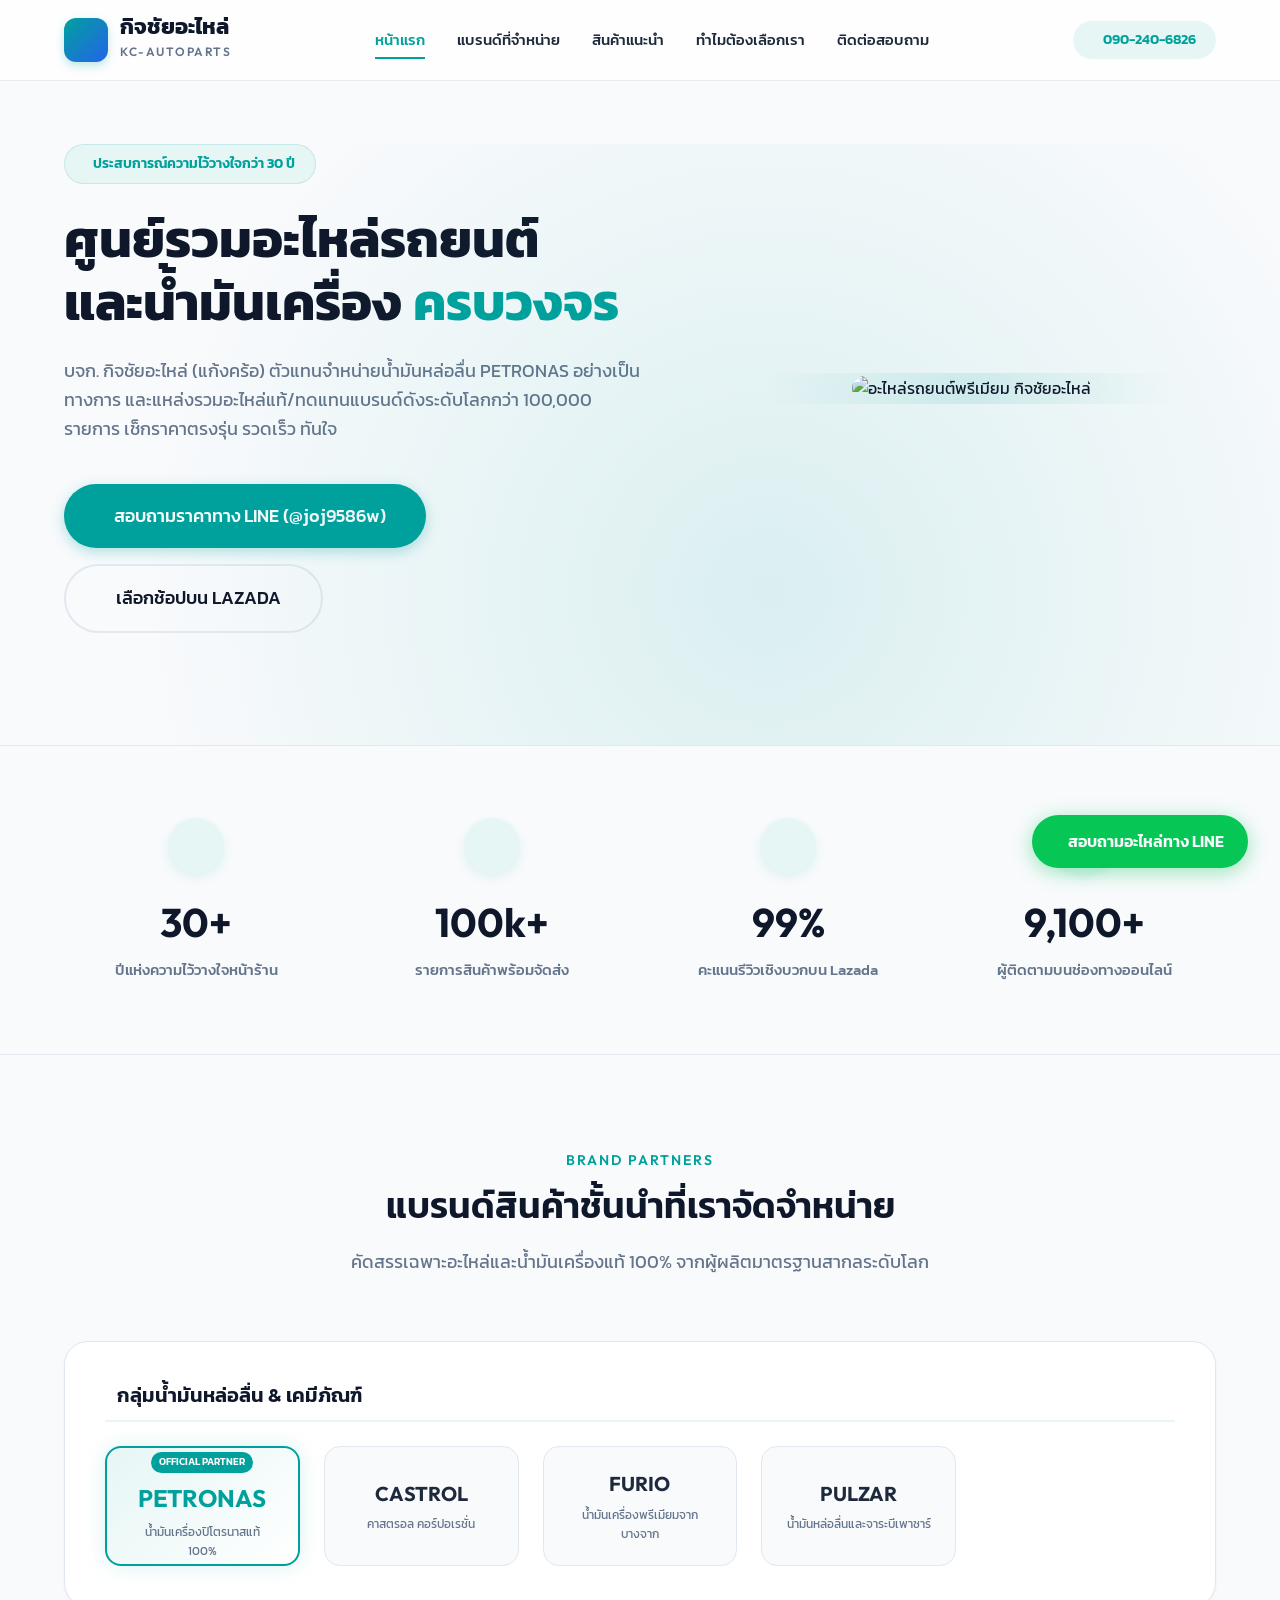
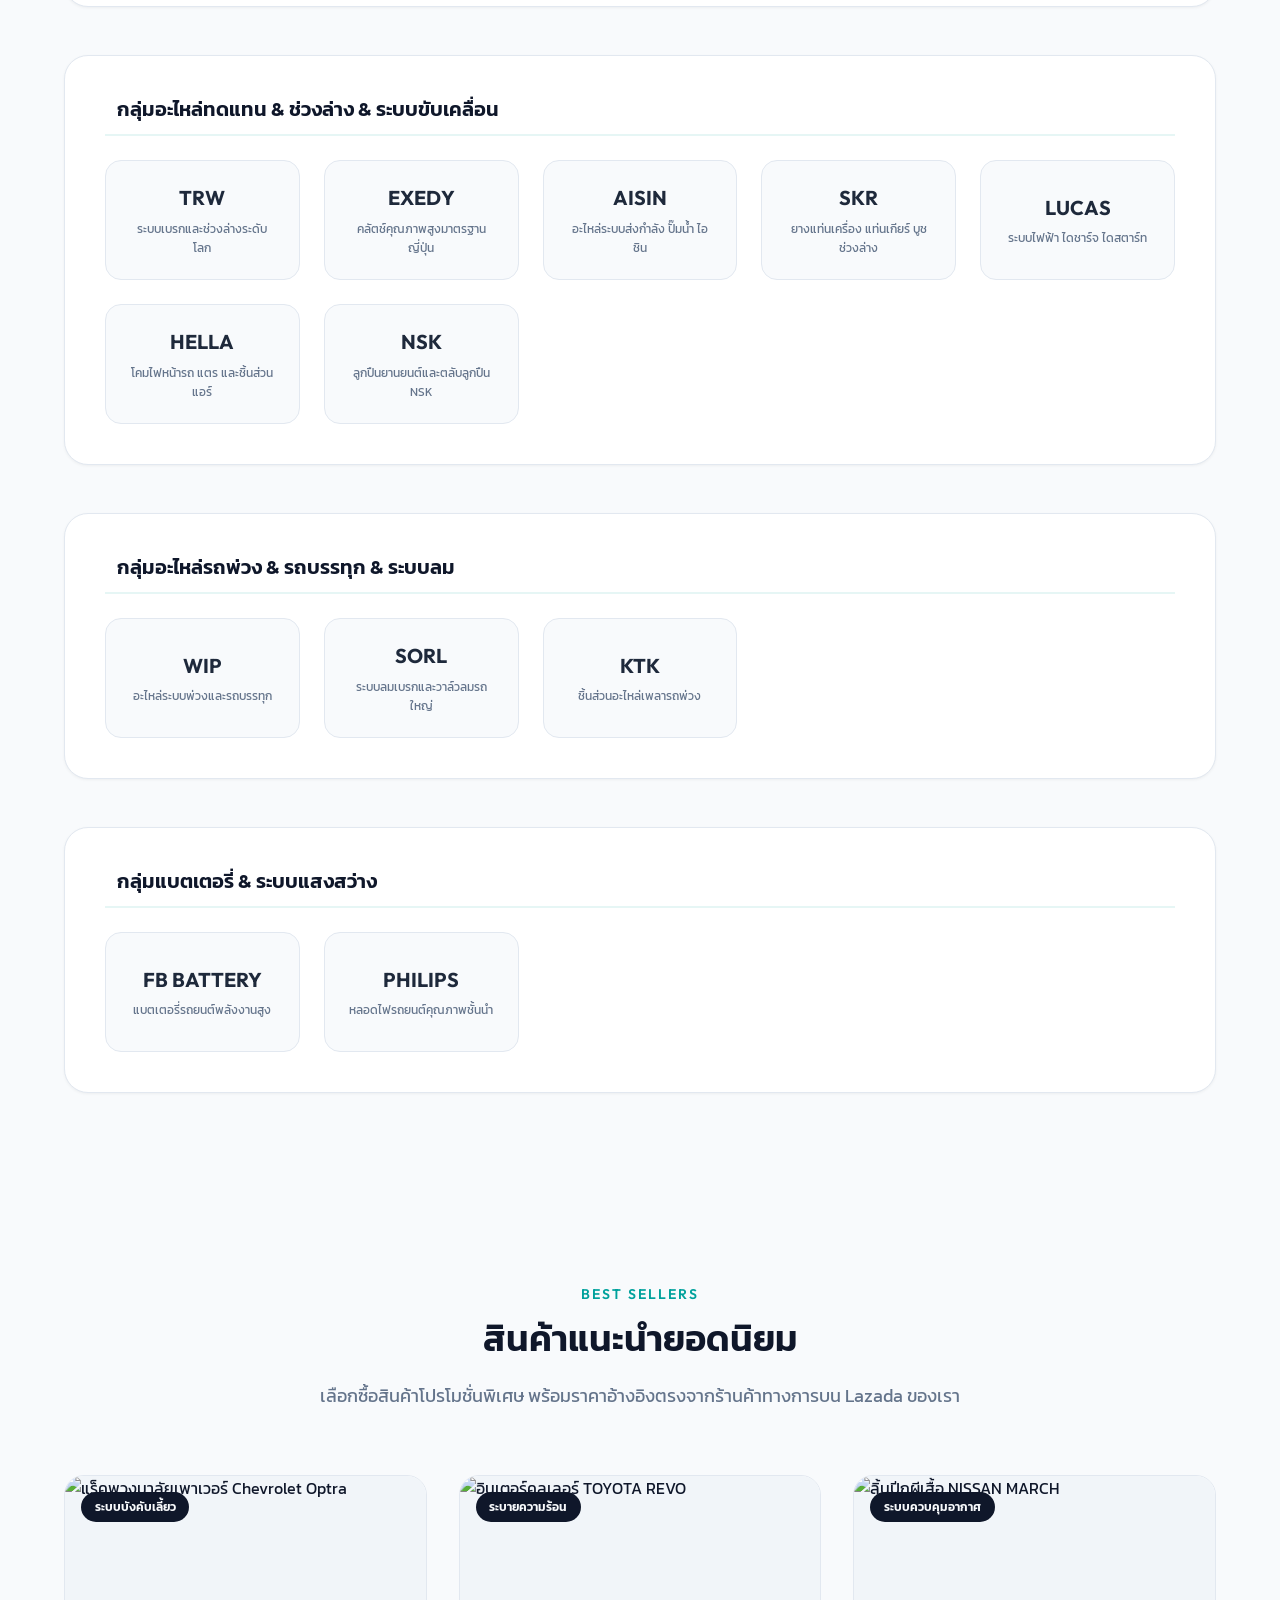
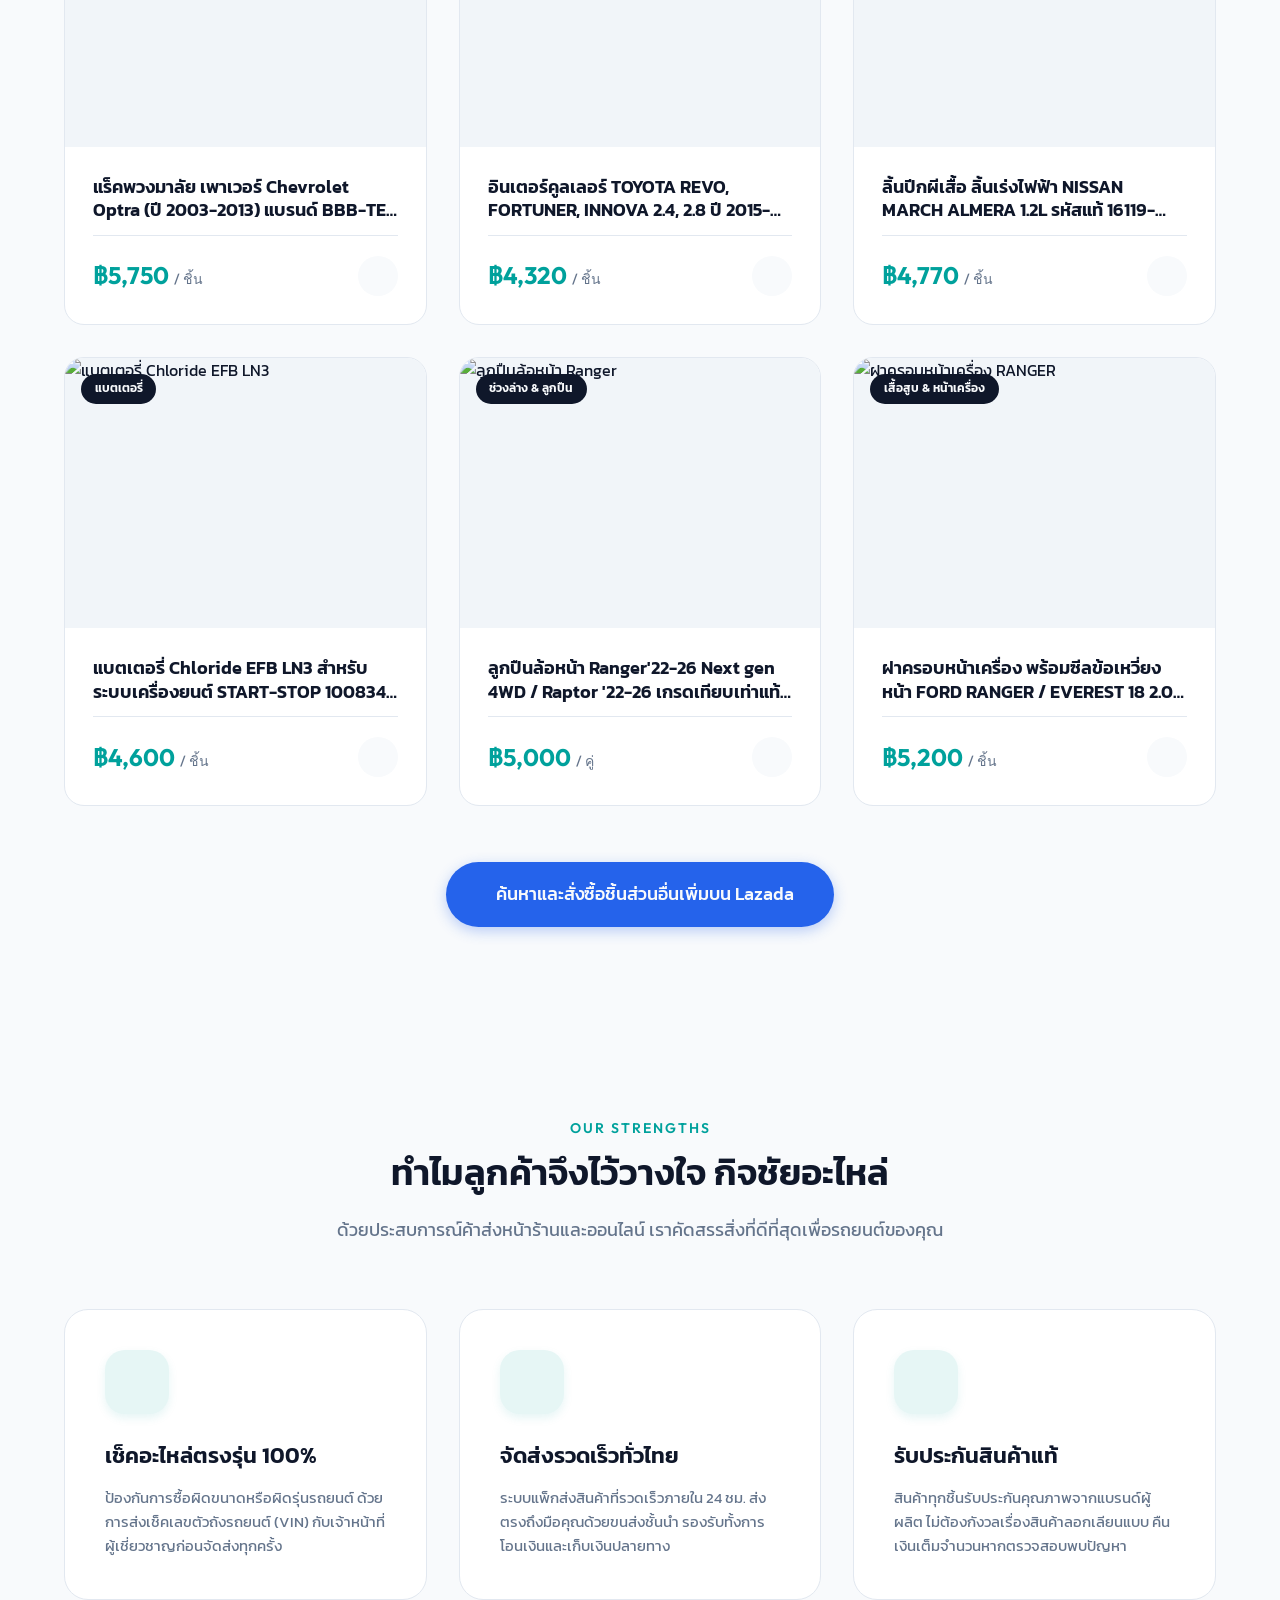
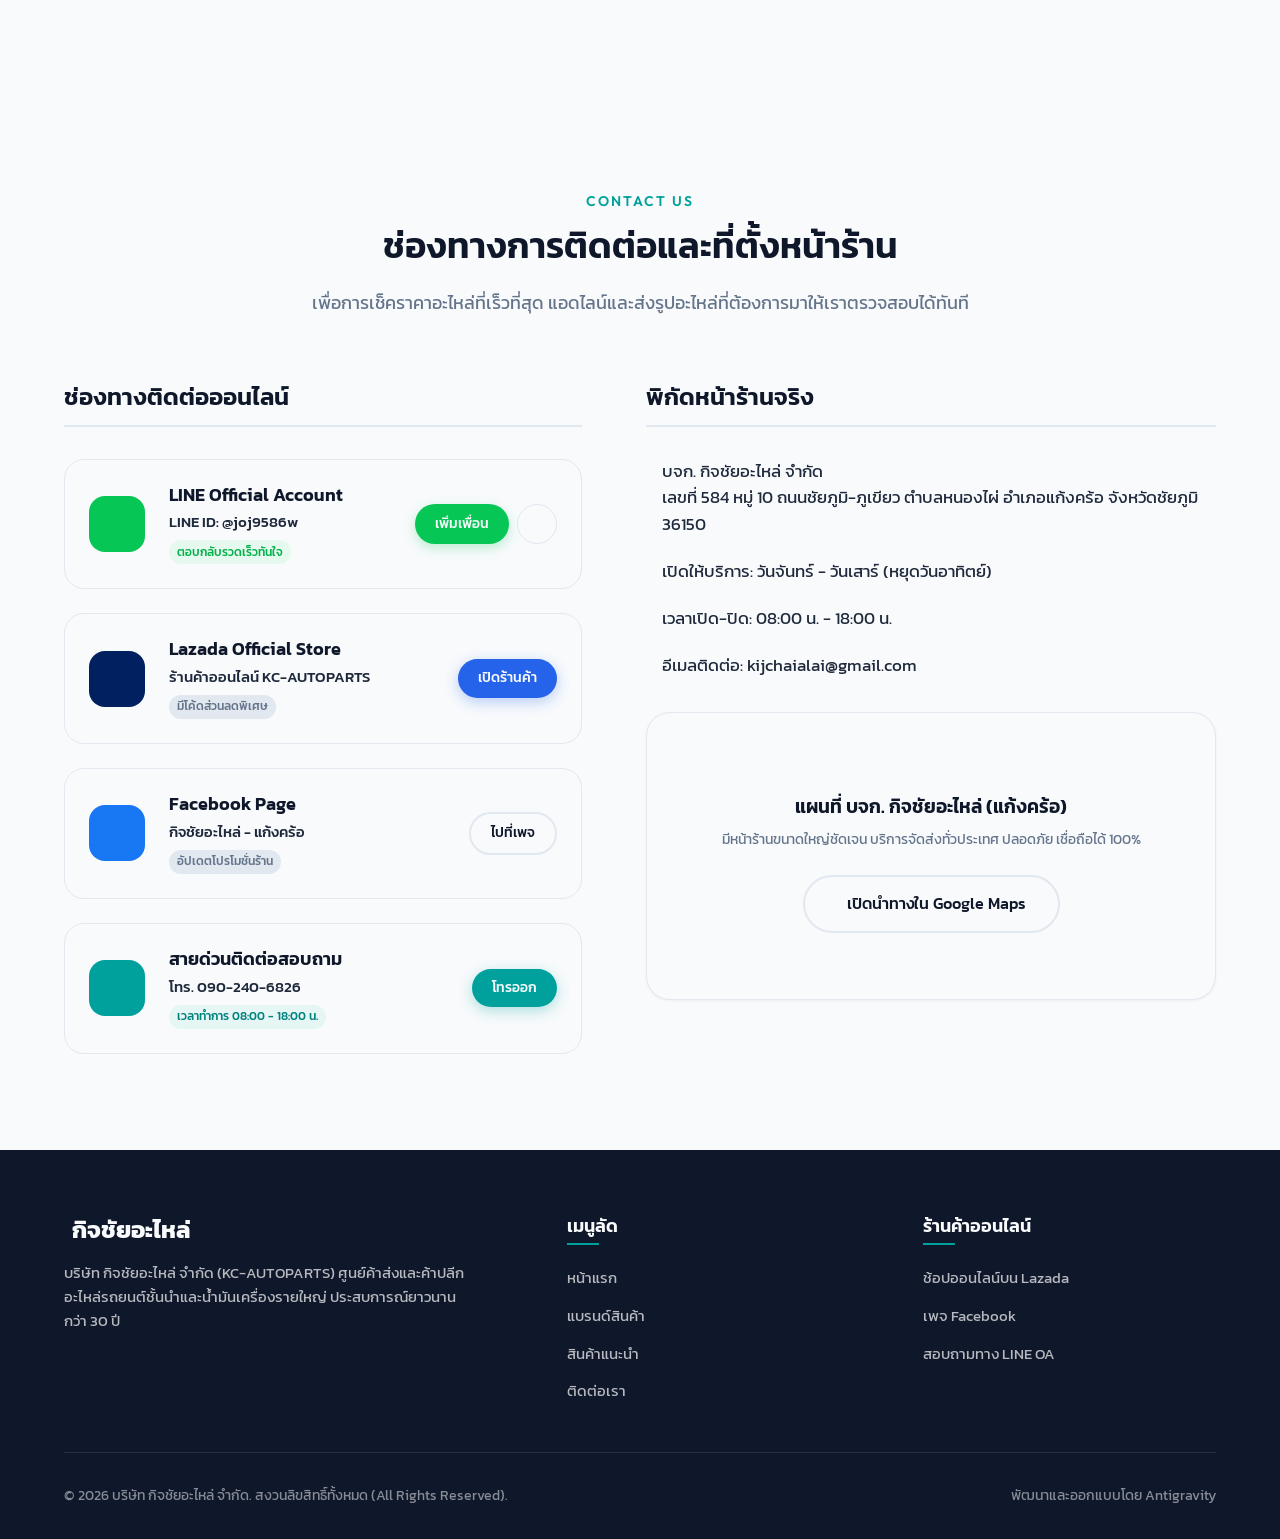
==== index.html @ 087f4c4e "Add files via upload" ====
<!DOCTYPE html>
<html lang="th">
<head>
    <meta charset="UTF-8">
    <meta name="viewport" content="width=device-width, initial-scale=1.0">
    <title>บจก. กิจชัยอะไหล่ (แก้งคร้อ) | ศูนย์รวมอะไหล่รถยนต์และน้ำมันเครื่องครบวงจร</title>
    <meta name="description" content="บริษัท กิจชัยอะไหล่ จำกัด (KC-AUTOPARTS) อำเภอแก้งคร้อ จังหวัดชัยภูมิ จำหน่ายอะไหล่รถยนต์แท้และทดแทนทุกชนิด น้ำมันเครื่อง PETRONAS, Castrol และแบรนด์ชั้นนำ พร้อมจัดส่งทั่วประเทศ โทร. 090-240-6826">
    
    <!-- Google Fonts: Kanit -->
    <link rel="preconnect" href="https://fonts.googleapis.com">
    <link rel="preconnect" href="https://fonts.gstatic.com" crossorigin>
    <link href="https://fonts.googleapis.com/css2?family=Kanit:wght@200;300;400;500;600;700&family=Outfit:wght@300;400;500;600;700&display=swap" rel="stylesheet">
    
    <!-- Lucide Icons -->
    <script src="https://unpkg.com/lucide@latest"></script>
    
    <!-- Stylesheet -->
    <link rel="stylesheet" href="index.css">
</head>
<body>

    <!-- Header Navigation -->
    <header class="header" id="mainHeader">
        <div class="container header-container">
            <a href="#" class="logo">
                <span class="logo-icon"><i data-lucide="cog"></i></span>
                <div class="logo-text">
                    <h1>กิจชัยอะไหล่</h1>
                    <span>KC-AUTOPARTS</span>
                </div>
            </a>
            
            <button class="menu-toggle" id="menuToggle" aria-label="เปิดเมนู">
                <i data-lucide="menu"></i>
            </button>
            
            <nav class="nav" id="navMenu">
                <ul class="nav-list">
                    <li><a href="#" class="nav-link active">หน้าแรก</a></li>
                    <li><a href="#brands" class="nav-link">แบรนด์ที่จำหน่าย</a></li>
                    <li><a href="#products" class="nav-link">สินค้าแนะนำ</a></li>
                    <li><a href="#about" class="nav-link">ทำไมต้องเลือกเรา</a></li>
                    <li><a href="#contact" class="nav-link">ติดต่อสอบถาม</a></li>
                </ul>
            </nav>
            
            <div class="header-cta">
                <a href="tel:0902406826" class="btn btn-phone btn-sm">
                    <i data-lucide="phone"></i>
                    <span>090-240-6826</span>
                </a>
            </div>
        </div>
    </header>

    <!-- Hero Section -->
    <section class="hero">
        <div class="hero-image-bg"></div>
        <div class="container hero-container">
            <div class="hero-content">
                <span class="hero-tag">
                    <i data-lucide="award"></i>
                    <span>ประสบการณ์ความไว้วางใจกว่า 30 ปี</span>
                </span>
                <h2 class="hero-title">ศูนย์รวมอะไหล่รถยนต์<br>และน้ำมันเครื่อง <span class="highlight">ครบวงจร</span></h2>
                <p class="hero-subtitle">บจก. กิจชัยอะไหล่ (แก้งคร้อ) ตัวแทนจำหน่ายน้ำมันหล่อลื่น PETRONAS อย่างเป็นทางการ และแหล่งรวมอะไหล่แท้/ทดแทนแบรนด์ดังระดับโลกกว่า 100,000 รายการ เช็กราคาตรงรุ่น รวดเร็ว ทันใจ</p>
                <div class="hero-actions">
                    <a href="https://line.me/ti/p/~@joj9586w" target="_blank" class="btn btn-primary btn-lg">
                        <i data-lucide="message-square"></i>
                        <span>สอบถามราคาทาง LINE (@joj9586w)</span>
                    </a>
                    <a href="https://www.lazada.co.th/shop/kc-autoparts/" target="_blank" class="btn btn-outline btn-lg">
                        <i data-lucide="shopping-bag"></i>
                        <span>เลือกช้อปบน LAZADA</span>
                    </a>
                </div>
            </div>
            
            <div class="hero-image-wrapper">
                <div class="hero-image-bg"></div>
                <div class="hero-image-card">
                    <!-- Placeholder premium image for auto parts storefront / setup -->
                    <img src="https://images.unsplash.com/photo-1486006920555-c77dce18193b?q=80&w=600&auto=format&fit=crop" alt="อะไหล่รถยนต์พรีเมียม กิจชัยอะไหล่">
                </div>
            </div>
        </div>
    </section>

    <!-- Stats Section -->
    <section class="stats-section">
        <div class="container">
            <div class="stats-grid">
                <div class="stat-card">
                    <div class="stat-icon"><i data-lucide="shield-check"></i></div>
                    <div class="stat-number">30+</div>
                    <div class="stat-label">ปีแห่งความไว้วางใจหน้าร้าน</div>
                </div>
                <div class="stat-card">
                    <div class="stat-icon"><i data-lucide="package"></i></div>
                    <div class="stat-number">100k+</div>
                    <div class="stat-label">รายการสินค้าพร้อมจัดส่ง</div>
                </div>
                <div class="stat-card">
                    <div class="stat-icon"><i data-lucide="star"></i></div>
                    <div class="stat-number">99%</div>
                    <div class="stat-label">คะแนนรีวิวเชิงบวกบน Lazada</div>
                </div>
                <div class="stat-card">
                    <div class="stat-icon"><i data-lucide="users"></i></div>
                    <div class="stat-number">9,100+</div>
                    <div class="stat-label">ผู้ติดตามบนช่องทางออนไลน์</div>
                </div>
            </div>
        </div>
    </section>

    <!-- Brands Section -->
    <section id="brands" class="brands-section section-padding">
        <div class="container">
            <div class="section-header">
                <h3 class="section-title-alt">Brand Partners</h3>
                <h2 class="section-title">แบรนด์สินค้าชั้นนำที่เราจัดจำหน่าย</h2>
                <p class="section-desc-center">คัดสรรเฉพาะอะไหล่และน้ำมันเครื่องแท้ 100% จากผู้ผลิตมาตรฐานสากลระดับโลก</p>
            </div>
            
            <div class="brand-categories">
                <!-- Group 1: Lubricants -->
                <div class="brand-category-group">
                    <h3 class="brand-category-title">
                        <i data-lucide="droplet"></i>
                        <span>กลุ่มน้ำมันหล่อลื่น & เคมีภัณฑ์</span>
                    </h3>
                    <div class="brand-logos-grid">
                        <div class="brand-logo-card featured-petronas">
                            <span class="badge-featured">Official Partner</span>
                            <div class="brand-logo-name">PETRONAS</div>
                            <div class="brand-logo-desc">น้ำมันเครื่องปิโตรนาสแท้ 100%</div>
                        </div>
                        <div class="brand-logo-card">
                            <div class="brand-logo-name">CASTROL</div>
                            <div class="brand-logo-desc">คาสตรอล คอร์ปอเรชั่น</div>
                        </div>
                        <div class="brand-logo-card">
                            <div class="brand-logo-name">FURIO</div>
                            <div class="brand-logo-desc">น้ำมันเครื่องพรีเมียมจากบางจาก</div>
                        </div>
                        <div class="brand-logo-card">
                            <div class="brand-logo-name">PULZAR</div>
                            <div class="brand-logo-desc">น้ำมันหล่อลื่นและจาระบีเพาซาร์</div>
                        </div>
                    </div>
                </div>
                
                <!-- Group 2: Replacement Parts -->
                <div class="brand-category-group">
                    <h3 class="brand-category-title">
                        <i data-lucide="wrench"></i>
                        <span>กลุ่มอะไหล่ทดแทน & ช่วงล่าง & ระบบขับเคลื่อน</span>
                    </h3>
                    <div class="brand-logos-grid">
                        <div class="brand-logo-card">
                            <div class="brand-logo-name">TRW</div>
                            <div class="brand-logo-desc">ระบบเบรกและช่วงล่างระดับโลก</div>
                        </div>
                        <div class="brand-logo-card">
                            <div class="brand-logo-name">EXEDY</div>
                            <div class="brand-logo-desc">คลัตช์คุณภาพสูงมาตรฐานญี่ปุ่น</div>
                        </div>
                        <div class="brand-logo-card">
                            <div class="brand-logo-name">AISIN</div>
                            <div class="brand-logo-desc">อะไหล่ระบบส่งกำลัง ปั๊มน้ำ ไอชิน</div>
                        </div>
                        <div class="brand-logo-card">
                            <div class="brand-logo-name">SKR</div>
                            <div class="brand-logo-desc">ยางแท่นเครื่อง แท่นเกียร์ บูชช่วงล่าง</div>
                        </div>
                        <div class="brand-logo-card">
                            <div class="brand-logo-name">LUCAS</div>
                            <div class="brand-logo-desc">ระบบไฟฟ้า ไดชาร์จ ไดสตาร์ท</div>
                        </div>
                        <div class="brand-logo-card">
                            <div class="brand-logo-name">HELLA</div>
                            <div class="brand-logo-desc">โคมไฟหน้ารถ แตร และชิ้นส่วนแอร์</div>
                        </div>
                        <div class="brand-logo-card">
                            <div class="brand-logo-name">NSK</div>
                            <div class="brand-logo-desc">ลูกปืนยานยนต์และตลับลูกปืน NSK</div>
                        </div>
                    </div>
                </div>

                <!-- Group 3: Truck & Air Systems -->
                <div class="brand-category-group">
                    <h3 class="brand-category-title">
                        <i data-lucide="truck"></i>
                        <span>กลุ่มอะไหล่รถพ่วง & รถบรรทุก & ระบบลม</span>
                    </h3>
                    <div class="brand-logos-grid">
                        <div class="brand-logo-card">
                            <div class="brand-logo-name">WIP</div>
                            <div class="brand-logo-desc">อะไหล่ระบบพ่วงและรถบรรทุก</div>
                        </div>
                        <div class="brand-logo-card">
                            <div class="brand-logo-name">SORL</div>
                            <div class="brand-logo-desc">ระบบลมเบรกและวาล์วลมรถใหญ่</div>
                        </div>
                        <div class="brand-logo-card">
                            <div class="brand-logo-name">KTK</div>
                            <div class="brand-logo-desc">ชิ้นส่วนอะไหล่เพลารถพ่วง</div>
                        </div>
                    </div>
                </div>

                <!-- Group 4: Batteries & Lighting -->
                <div class="brand-category-group">
                    <h3 class="brand-category-title">
                        <i data-lucide="zap"></i>
                        <span>กลุ่มแบตเตอรี่ & ระบบแสงสว่าง</span>
                    </h3>
                    <div class="brand-logos-grid">
                        <div class="brand-logo-card">
                            <div class="brand-logo-name">FB BATTERY</div>
                            <div class="brand-logo-desc">แบตเตอรี่รถยนต์พลังงานสูง</div>
                        </div>
                        <div class="brand-logo-card">
                            <div class="brand-logo-name">PHILIPS</div>
                            <div class="brand-logo-desc">หลอดไฟรถยนต์คุณภาพชั้นนำ</div>
                        </div>
                    </div>
                </div>
            </div>
        </div>
    </section>

    <!-- Products Section -->
    <section id="products" class="products-section section-padding">
        <div class="container">
            <div class="section-header">
                <h3 class="section-title-alt">Best Sellers</h3>
                <h2 class="section-title">สินค้าแนะนำยอดนิยม</h2>
                <p class="section-desc-center">เลือกซื้อสินค้าโปรโมชั่นพิเศษ พร้อมราคาอ้างอิงตรงจากร้านค้าทางการบน Lazada ของเรา</p>
            </div>
            
            <div class="products-grid">
                <!-- Product 1 -->
                <div class="product-card">
                    <div class="product-img-wrapper">
                        <span class="product-badge">ระบบบังคับเลี้ยว</span>
                        <img src="https://images.unsplash.com/photo-1619642751034-765dfdf7c58e?q=80&w=400&auto=format&fit=crop" alt="แร็คพวงมาลัยเพาเวอร์ Chevrolet Optra">
                    </div>
                    <div class="product-info">
                        <h3 class="product-title">แร็คพวงมาลัย เพาเวอร์ Chevrolet Optra (ปี 2003-2013) แบรนด์ BBB-TEC คุณภาพสูงตรงรุ่น</h3>
                        <div class="product-meta">
                            <div class="product-price">฿5,750 <span>/ ชิ้น</span></div>
                            <a href="https://www.lazada.co.th/shop/kc-autoparts/" target="_blank" class="product-action-btn" aria-label="ซื้อบน Lazada">
                                <i data-lucide="chevron-right"></i>
                            </a>
                        </div>
                    </div>
                </div>
                
                <!-- Product 2 -->
                <div class="product-card">
                    <div class="product-img-wrapper">
                        <span class="product-badge">ระบายความร้อน</span>
                        <img src="https://images.unsplash.com/photo-1597839219216-a773cb2473e4?q=80&w=400&auto=format&fit=crop" alt="อินเตอร์คูลเลอร์ TOYOTA REVO">
                    </div>
                    <div class="product-info">
                        <h3 class="product-title">อินเตอร์คูลเลอร์ TOYOTA REVO, FORTUNER, INNOVA 2.4, 2.8 ปี 2015-ปัจจุบัน คุณภาพพรีเมียม</h3>
                        <div class="product-meta">
                            <div class="product-price">฿4,320 <span>/ ชิ้น</span></div>
                            <a href="https://www.lazada.co.th/shop/kc-autoparts/" target="_blank" class="product-action-btn" aria-label="ซื้อบน Lazada">
                                <i data-lucide="chevron-right"></i>
                            </a>
                        </div>
                    </div>
                </div>
                
                <!-- Product 3 -->
                <div class="product-card">
                    <div class="product-img-wrapper">
                        <span class="product-badge">ระบบควบคุมอากาศ</span>
                        <img src="https://images.unsplash.com/photo-1616788494707-ec28f08d05a1?q=80&w=400&auto=format&fit=crop" alt="ลิ้นปีกผีเสื้อ NISSAN MARCH">
                    </div>
                    <div class="product-info">
                        <h3 class="product-title">ลิ้นปีกผีเสื้อ ลิ้นเร่งไฟฟ้า NISSAN MARCH ALMERA 1.2L รหัสแท้ 16119-1HC0E ตรงรุ่น</h3>
                        <div class="product-meta">
                            <div class="product-price">฿4,770 <span>/ ชิ้น</span></div>
                            <a href="https://www.lazada.co.th/shop/kc-autoparts/" target="_blank" class="product-action-btn" aria-label="ซื้อบน Lazada">
                                <i data-lucide="chevron-right"></i>
                            </a>
                        </div>
                    </div>
                </div>
                
                <!-- Product 4 -->
                <div class="product-card">
                    <div class="product-img-wrapper">
                        <span class="product-badge">แบตเตอรี่</span>
                        <img src="https://images.unsplash.com/photo-1548345680-f5475ea5df84?q=80&w=400&auto=format&fit=crop" alt="แบตเตอรี่ Chloride EFB LN3">
                    </div>
                    <div class="product-info">
                        <h3 class="product-title">แบตเตอรี่ Chloride EFB LN3 สำหรับระบบเครื่องยนต์ START-STOP 100834 แบตเตอรี่แห้งทนทาน</h3>
                        <div class="product-meta">
                            <div class="product-price">฿4,600 <span>/ ชิ้น</span></div>
                            <a href="https://www.lazada.co.th/shop/kc-autoparts/" target="_blank" class="product-action-btn" aria-label="ซื้อบน Lazada">
                                <i data-lucide="chevron-right"></i>
                            </a>
                        </div>
                    </div>
                </div>
                
                <!-- Product 5 -->
                <div class="product-card">
                    <div class="product-img-wrapper">
                        <span class="product-badge">ช่วงล่าง & ลูกปืน</span>
                        <img src="https://images.unsplash.com/photo-1581092160607-ee22621dd758?q=80&w=400&auto=format&fit=crop" alt="ลูกปืนล้อหน้า Ranger">
                    </div>
                    <div class="product-info">
                        <h3 class="product-title">ลูกปืนล้อหน้า Ranger'22-26 Next gen 4WD / Raptor '22-26 เกรดเทียบเท่าแท้ศูนย์</h3>
                        <div class="product-meta">
                            <div class="product-price">฿5,000 <span>/ คู่</span></div>
                            <a href="https://www.lazada.co.th/shop/kc-autoparts/" target="_blank" class="product-action-btn" aria-label="ซื้อบน Lazada">
                                <i data-lucide="chevron-right"></i>
                            </a>
                        </div>
                    </div>
                </div>
                
                <!-- Product 6 -->
                <div class="product-card">
                    <div class="product-img-wrapper">
                        <span class="product-badge">เสื้อสูบ & หน้าเครื่อง</span>
                        <img src="https://images.unsplash.com/photo-1530047625168-4b29bf822f41?q=80&w=400&auto=format&fit=crop" alt="ฝาครอบหน้าเครื่อง RANGER">
                    </div>
                    <div class="product-info">
                        <h3 class="product-title">ฝาครอบหน้าเครื่อง พร้อมซีลข้อเหวี่ยงหน้า FORD RANGER / EVEREST 18 2.0L เกรดส่งออก</h3>
                        <div class="product-meta">
                            <div class="product-price">฿5,200 <span>/ ชิ้น</span></div>
                            <a href="https://www.lazada.co.th/shop/kc-autoparts/" target="_blank" class="product-action-btn" aria-label="ซื้อบน Lazada">
                                <i data-lucide="chevron-right"></i>
                            </a>
                        </div>
                    </div>
                </div>
            </div>
            
            <div class="products-cta">
                <a href="https://www.lazada.co.th/shop/kc-autoparts/" target="_blank" class="btn btn-secondary btn-lg">
                    <i data-lucide="shopping-bag"></i>
                    <span>ค้นหาและสั่งซื้อชิ้นส่วนอื่นเพิ่มบน Lazada</span>
                </a>
            </div>
        </div>
    </section>

    <!-- Why Choose Us / Advantages Section -->
    <section id="about" class="about-section section-padding">
        <div class="container">
            <div class="section-header">
                <h3 class="section-title-alt">Our Strengths</h3>
                <h2 class="section-title">ทำไมลูกค้าจึงไว้วางใจ กิจชัยอะไหล่</h2>
                <p class="section-desc-center">ด้วยประสบการณ์ค้าส่งหน้าร้านและออนไลน์ เราคัดสรรสิ่งที่ดีที่สุดเพื่อรถยนต์ของคุณ</p>
            </div>
            
            <div class="about-grid">
                <!-- Card 1 -->
                <div class="advantage-card">
                    <div class="advantage-icon-wrapper">
                        <i data-lucide="check-square"></i>
                    </div>
                    <h3>เช็คอะไหล่ตรงรุ่น 100%</h3>
                    <p>ป้องกันการซื้อผิดขนาดหรือผิดรุ่นรถยนต์ ด้วยการส่งเช็คเลขตัวถังรถยนต์ (VIN) กับเจ้าหน้าที่ผู้เชี่ยวชาญก่อนจัดส่งทุกครั้ง</p>
                </div>
                
                <!-- Card 2 -->
                <div class="advantage-card">
                    <div class="advantage-icon-wrapper">
                        <i data-lucide="truck"></i>
                    </div>
                    <h3>จัดส่งรวดเร็วทั่วไทย</h3>
                    <p>ระบบแพ็กส่งสินค้าที่รวดเร็วภายใน 24 ชม. ส่งตรงถึงมือคุณด้วยขนส่งชั้นนำ รองรับทั้งการโอนเงินและเก็บเงินปลายทาง</p>
                </div>
                
                <!-- Card 3 -->
                <div class="advantage-card">
                    <div class="advantage-icon-wrapper">
                        <i data-lucide="shield-check"></i>
                    </div>
                    <h3>รับประกันสินค้าแท้</h3>
                    <p>สินค้าทุกชิ้นรับประกันคุณภาพจากแบรนด์ผู้ผลิต ไม่ต้องกังวลเรื่องสินค้าลอกเลียนแบบ คืนเงินเต็มจำนวนหากตรวจสอบพบปัญหา</p>
                </div>
            </div>
        </div>
    </section>

    <!-- Contact Section -->
    <section id="contact" class="contact-section section-padding">
        <div class="container">
            <div class="section-header">
                <h3 class="section-title-alt">Contact Us</h3>
                <h2 class="section-title">ช่องทางการติดต่อและที่ตั้งหน้าร้าน</h2>
                <p class="section-desc-center">เพื่อการเช็คราคาอะไหล่ที่เร็วที่สุด แอดไลน์และส่งรูปอะไหล่ที่ต้องการมาให้เราตรวจสอบได้ทันที</p>
            </div>
            
            <div class="contact-grid">
                <!-- Left: Channels -->
                <div class="contact-info-panel">
                    <h3>ช่องทางติดต่อออนไลน์</h3>
                    <div class="channel-list">
                        <!-- LINE OA -->
                        <div class="channel-card line-card">
                            <div class="channel-icon"><i data-lucide="message-circle"></i></div>
                            <div class="channel-details">
                                <h4>LINE Official Account</h4>
                                <p class="channel-id">LINE ID: @joj9586w</p>
                                <span class="badge">ตอบกลับรวดเร็วทันใจ</span>
                            </div>
                            <div class="channel-actions">
                                <a href="https://line.me/ti/p/~@joj9586w" target="_blank" class="btn btn-sm btn-line">เพิ่มเพื่อน</a>
                                <button class="btn btn-sm btn-icon-only copy-btn" data-copy="@joj9586w" title="คัดลอก ID">
                                    <i data-lucide="copy"></i>
                                </button>
                            </div>
                        </div>
                        
                        <!-- Lazada Shop -->
                        <div class="channel-card lazada-card">
                            <div class="channel-icon"><i data-lucide="shopping-bag"></i></div>
                            <div class="channel-details">
                                <h4>Lazada Official Store</h4>
                                <p class="channel-id">ร้านค้าออนไลน์ KC-AUTOPARTS</p>
                                <span class="badge">มีโค้ดส่วนลดพิเศษ</span>
                            </div>
                            <div class="channel-actions">
                                <a href="https://www.lazada.co.th/shop/kc-autoparts/" target="_blank" class="btn btn-sm btn-secondary">เปิดร้านค้า</a>
                            </div>
                        </div>
                        
                        <!-- Facebook -->
                        <div class="channel-card facebook-card">
                            <div class="channel-icon"><i data-lucide="facebook"></i></div>
                            <div class="channel-details">
                                <h4>Facebook Page</h4>
                                <p class="channel-id">กิจชัยอะไหล่ - แก้งคร้อ</p>
                                <span class="badge">อัปเดตโปรโมชั่นร้าน</span>
                            </div>
                            <div class="channel-actions">
                                <a href="https://www.facebook.com/Kijchaialai.KK/" target="_blank" class="btn btn-sm btn-outline">ไปที่เพจ</a>
                            </div>
                        </div>
                        
                        <!-- Hot Line -->
                        <div class="channel-card phone-card">
                            <div class="channel-icon"><i data-lucide="phone-call"></i></div>
                            <div class="channel-details">
                                <h4>สายด่วนติดต่อสอบถาม</h4>
                                <p class="channel-id">โทร. 090-240-6826</p>
                                <span class="badge">เวลาทำการ 08:00 - 18:00 น.</span>
                            </div>
                            <div class="channel-actions">
                                <a href="tel:0902406826" class="btn btn-sm btn-primary">โทรออก</a>
                            </div>
                        </div>
                    </div>
                </div>
                
                <!-- Right: Storefront details & Custom Map Link -->
                <div class="contact-store-panel">
                    <h3>พิกัดหน้าร้านจริง</h3>
                    <div class="store-address">
                        <div class="address-item">
                            <i data-lucide="map-pin"></i>
                            <span>บจก. กิจชัยอะไหล่ จำกัด<br>เลขที่ 584 หมู่ 10 ถนนชัยภูมิ-ภูเขียว ตำบลหนองไผ่ อำเภอแก้งคร้อ จังหวัดชัยภูมิ 36150</span>
                        </div>
                        <div class="address-item">
                            <i data-lucide="calendar"></i>
                            <span>เปิดให้บริการ: วันจันทร์ - วันเสาร์ (หยุดวันอาทิตย์)</span>
                        </div>
                        <div class="address-item">
                            <i data-lucide="clock"></i>
                            <span>เวลาเปิด-ปิด: 08:00 น. - 18:00 น.</span>
                        </div>
                        <div class="address-item">
                            <i data-lucide="mail"></i>
                            <span>อีเมลติดต่อ: kijchaialai@gmail.com</span>
                        </div>
                    </div>
                    
                    <div class="map-container">
                        <div class="map-placeholder">
                            <i data-lucide="navigation"></i>
                            <h4>แผนที่ บจก. กิจชัยอะไหล่ (แก้งคร้อ)</h4>
                            <p>มีหน้าร้านขนาดใหญ่ชัดเจน บริการจัดส่งทั่วประเทศ ปลอดภัย เชื่อถือได้ 100%</p>
                            <a href="https://www.google.com/maps/search/?api=1&query=กิจชัยอะไหล่+แก้งคร้อ" target="_blank" class="btn btn-outline">
                                <i data-lucide="external-link"></i>
                                <span>เปิดนำทางใน Google Maps</span>
                            </a>
                        </div>
                    </div>
                </div>
            </div>
        </div>
    </section>

    <!-- Footer -->
    <footer class="footer">
        <div class="container">
            <div class="footer-container">
                <div class="footer-brand">
                    <h4><i data-lucide="cog"></i><span>กิจชัยอะไหล่</span></h4>
                    <p>บริษัท กิจชัยอะไหล่ จำกัด (KC-AUTOPARTS) ศูนย์ค้าส่งและค้าปลีกอะไหล่รถยนต์ชั้นนำและน้ำมันเครื่องรายใหญ่ ประสบการณ์ยาวนานกว่า 30 ปี</p>
                </div>
                <div class="footer-links">
                    <h4>เมนูลัด</h4>
                    <ul>
                        <li><a href="#">หน้าแรก</a></li>
                        <li><a href="#brands">แบรนด์สินค้า</a></li>
                        <li><a href="#products">สินค้าแนะนำ</a></li>
                        <li><a href="#contact">ติดต่อเรา</a></li>
                    </ul>
                </div>
                <div class="footer-links">
                    <h4>ร้านค้าออนไลน์</h4>
                    <ul>
                        <li><a href="https://www.lazada.co.th/shop/kc-autoparts/" target="_blank">ช้อปออนไลน์บน Lazada</a></li>
                        <li><a href="https://www.facebook.com/Kijchaialai.KK/" target="_blank">เพจ Facebook</a></li>
                        <li><a href="https://line.me/ti/p/~@joj9586w" target="_blank">สอบถามทาง LINE OA</a></li>
                    </ul>
                </div>
            </div>
            <div class="footer-bottom">
                <p>&copy; 2026 บริษัท กิจชัยอะไหล่ จำกัด. สงวนลิขสิทธิ์ทั้งหมด (All Rights Reserved).</p>
                <p>พัฒนาและออกแบบโดย Antigravity</p>
            </div>
        </div>
    </footer>

    <!-- Floating LINE OA button -->
    <a href="https://line.me/ti/p/~@joj9586w" target="_blank" class="floating-line-btn">
        <i data-lucide="message-circle"></i>
        <span>สอบถามอะไหล่ทาง LINE</span>
    </a>

    <!-- Clipboard Copy Toast elements -->
    <div class="toast" id="copyToast">
        <i data-lucide="check-circle-2"></i>
        <span>คัดลอก LINE ID เรียบร้อยแล้ว! (@joj9586w)</span>
    </div>

    <!-- JavaScript File -->
    <script src="main.js"></script>
</body>
</html>
---- index.css ----
/* KC-AUTOPARTS Premium Light Theme CSS */
@import url('https://fonts.googleapis.com/css2?family=Kanit:wght@200;300;400;500;600;700&family=Outfit:wght@300;400;500;600;700&display=swap');

:root {
    --primary: #0f172a;       /* Slate 900 */
    --primary-light: #1e293b; /* Slate 800 */
    --primary-rgb: 15, 23, 42;
    --accent: #00a19c;        /* Petronas Teal */
    --accent-light: #e6f6f5;  /* Very light Petronas Teal */
    --accent-glow: rgba(0, 161, 156, 0.2);
    --accent-hover: #00827e;
    --secondary: #2563eb;     /* Sporty Royal Blue */
    --secondary-hover: #1d4ed8;
    
    --bg-main: #f8fafc;       /* Clean light background */
    --bg-card: #ffffff;       /* Pure white for cards */
    --text-dark: #0f172a;
    --text-light: #f8fafc;
    --text-muted: #64748b;    /* Slate 500 */
    --border-color: #e2e8f0;  /* Slate 200 */
    --border-hover: #cbd5e1;  /* Slate 300 */
    
    /* Social Media Colors */
    --color-line: #06c755;
    --color-line-hover: #05b04b;
    --color-facebook: #1877f2;
    --color-lazada: #002060;
    
    /* Fonts */
    --font-primary: 'Kanit', sans-serif;
    --font-secondary: 'Outfit', sans-serif;
    
    /* Shadows */
    --shadow-sm: 0 1px 3px rgba(0, 0, 0, 0.05);
    --shadow-md: 0 4px 6px -1px rgba(0, 0, 0, 0.05), 0 2px 4px -1px rgba(0, 0, 0, 0.03);
    --shadow-lg: 0 10px 15px -3px rgba(0, 0, 0, 0.05), 0 4px 6px -2px rgba(0, 0, 0, 0.02);
    --shadow-premium: 0 25px 50px -12px rgba(15, 23, 42, 0.08);
    --shadow-glow: 0 0 20px rgba(0, 161, 156, 0.15);
    
    /* Transitions */
    --transition-fast: all 0.2s cubic-bezier(0.4, 0, 0.2, 1);
    --transition-normal: all 0.3s cubic-bezier(0.4, 0, 0.2, 1);
    --transition-slow: all 0.5s cubic-bezier(0.4, 0, 0.2, 1);
}

/* Reset and Global Styles */
*, *::before, *::after {
    box-sizing: border-box;
    margin: 0;
    padding: 0;
}

html {
    scroll-behavior: smooth;
    font-size: 16px;
}

body {
    font-family: var(--font-primary);
    background-color: var(--bg-main);
    color: var(--text-dark);
    line-height: 1.6;
    overflow-x: hidden;
}

a {
    color: inherit;
    text-decoration: none;
    transition: var(--transition-fast);
}

ul {
    list-style: none;
}

img {
    max-width: 100%;
    height: auto;
    display: block;
}

/* Typography & General Classes */
h1, h2, h3, h4, h5, h6 {
    font-weight: 600;
    line-height: 1.3;
}

.container {
    width: 100%;
    max-width: 1200px;
    margin: 0 auto;
    padding: 0 1.5rem;
}

.section-padding {
    padding: 6rem 0;
}

.section-header {
    text-align: center;
    max-width: 700px;
    margin: 0 auto 4rem auto;
}

.section-title-alt {
    color: var(--accent);
    text-transform: uppercase;
    letter-spacing: 2px;
    font-size: 0.875rem;
    font-weight: 600;
    margin-bottom: 0.75rem;
    font-family: var(--font-secondary);
}

.section-title {
    font-size: 2.25rem;
    color: var(--primary);
    margin-bottom: 1.25rem;
}

.section-desc-center {
    color: var(--text-muted);
    font-size: 1.125rem;
}

.highlight {
    color: var(--accent);
    position: relative;
    display: inline-block;
}

/* Buttons */
.btn {
    display: inline-flex;
    align-items: center;
    justify-content: center;
    gap: 0.625rem;
    padding: 0.875rem 2rem;
    border-radius: 9999px;
    font-weight: 500;
    font-size: 1rem;
    cursor: pointer;
    transition: var(--transition-normal);
    border: none;
    font-family: var(--font-primary);
}

.btn-primary {
    background-color: var(--accent);
    color: var(--text-light);
    box-shadow: 0 4px 14px rgba(0, 161, 156, 0.3);
}

.btn-primary:hover {
    background-color: var(--accent-hover);
    transform: translateY(-2px);
    box-shadow: 0 6px 20px rgba(0, 161, 156, 0.4);
}

.btn-secondary {
    background-color: var(--secondary);
    color: var(--text-light);
    box-shadow: 0 4px 14px rgba(37, 99, 235, 0.3);
}

.btn-secondary:hover {
    background-color: var(--secondary-hover);
    transform: translateY(-2px);
    box-shadow: 0 6px 20px rgba(37, 99, 235, 0.4);
}

.btn-line {
    background-color: var(--color-line);
    color: var(--text-light);
    box-shadow: 0 4px 12px rgba(6, 199, 85, 0.25);
}

.btn-line:hover {
    background-color: var(--color-line-hover);
    transform: translateY(-2px);
    box-shadow: 0 6px 18px rgba(6, 199, 85, 0.35);
}

.btn-outline {
    background-color: transparent;
    border: 2px solid var(--border-color);
    color: var(--text-dark);
}

.btn-outline:hover {
    border-color: var(--accent);
    color: var(--accent);
    background-color: var(--accent-light);
    transform: translateY(-2px);
}

.btn-lg {
    padding: 1.125rem 2.5rem;
    font-size: 1.125rem;
}

.btn-sm {
    padding: 0.5rem 1.25rem;
    font-size: 0.875rem;
}

.btn-icon-only {
    width: 2.5rem;
    height: 2.5rem;
    padding: 0;
    border-radius: 50%;
    background-color: var(--bg-main);
    border: 1px solid var(--border-color);
    color: var(--text-muted);
}

.btn-icon-only:hover {
    background-color: var(--accent-light);
    color: var(--accent);
    border-color: var(--accent);
}

/* Header & Sticky Navbar */
.header {
    position: fixed;
    top: 0;
    left: 0;
    width: 100%;
    z-index: 1000;
    background-color: rgba(255, 255, 255, 0.8);
    backdrop-filter: blur(12px);
    -webkit-backdrop-filter: blur(12px);
    border-bottom: 1px solid rgba(226, 232, 240, 0.8);
    transition: var(--transition-normal);
}

.header.scrolled {
    background-color: rgba(255, 255, 255, 0.95);
    box-shadow: var(--shadow-md);
    padding: 0.5rem 0;
}

.header-container {
    display: flex;
    align-items: center;
    justify-content: space-between;
    height: 5rem;
    transition: var(--transition-normal);
}

.header.scrolled .header-container {
    height: 4rem;
}

.logo {
    display: flex;
    align-items: center;
    gap: 0.75rem;
}

.logo-icon {
    display: flex;
    align-items: center;
    justify-content: center;
    width: 2.75rem;
    height: 2.75rem;
    background: linear-gradient(135deg, var(--accent) 0%, var(--secondary) 100%);
    color: var(--text-light);
    border-radius: 12px;
    font-size: 1.25rem;
    box-shadow: 0 4px 10px rgba(0, 161, 156, 0.25);
}

.logo-text h1 {
    font-size: 1.35rem;
    font-weight: 700;
    color: var(--primary);
    line-height: 1;
}

.logo-text span {
    font-size: 0.75rem;
    font-weight: 600;
    color: var(--text-muted);
    letter-spacing: 1.5px;
    font-family: var(--font-secondary);
}

/* Nav Menu */
.nav {
    display: flex;
    align-items: center;
}

.nav-list {
    display: flex;
    gap: 2rem;
}

.nav-link {
    font-size: 0.95rem;
    font-weight: 500;
    color: var(--primary-light);
    position: relative;
    padding: 0.5rem 0;
}

.nav-link::after {
    content: '';
    position: absolute;
    bottom: 0;
    left: 0;
    width: 0;
    height: 2px;
    background-color: var(--accent);
    transition: var(--transition-normal);
}

.nav-link:hover {
    color: var(--accent);
}

.nav-link:hover::after,
.nav-link.active::after {
    width: 100%;
}

.nav-link.active {
    color: var(--accent);
}

.header-cta {
    display: flex;
    align-items: center;
    gap: 1rem;
}

.btn-phone {
    background-color: var(--accent-light);
    color: var(--accent);
    font-weight: 600;
}

.btn-phone:hover {
    background-color: var(--accent);
    color: var(--text-light);
    transform: translateY(-2px);
}

.menu-toggle {
    display: none;
    background: none;
    border: none;
    color: var(--primary);
    font-size: 1.5rem;
    cursor: pointer;
}

/* Hero Section */
.hero {
    position: relative;
    padding-top: 9rem;
    padding-bottom: 7rem;
    background: radial-gradient(circle at 80% 20%, rgba(0, 161, 156, 0.08) 0%, rgba(255, 255, 255, 0) 60%),
                radial-gradient(circle at 10% 80%, rgba(37, 99, 235, 0.05) 0%, rgba(255, 255, 255, 0) 50%),
                var(--bg-white);
    overflow: hidden;
}

.hero-container {
    display: grid;
    grid-template-columns: 1.1fr 0.9fr;
    gap: 4rem;
    align-items: center;
}

.hero-tag {
    display: inline-flex;
    align-items: center;
    gap: 0.5rem;
    background-color: var(--accent-light);
    color: var(--accent);
    padding: 0.5rem 1.25rem;
    border-radius: 9999px;
    font-size: 0.875rem;
    font-weight: 600;
    margin-bottom: 1.5rem;
    border: 1px solid rgba(0, 161, 156, 0.15);
}

.hero-title {
    font-size: 3.25rem;
    font-weight: 700;
    color: var(--primary);
    line-height: 1.2;
    margin-bottom: 1.5rem;
}

.hero-subtitle {
    font-size: 1.125rem;
    color: var(--text-muted);
    margin-bottom: 2.5rem;
    max-width: 580px;
}

.hero-actions {
    display: flex;
    flex-wrap: wrap;
    gap: 1rem;
}

.hero-image-wrapper {
    position: relative;
    display: flex;
    justify-content: center;
    align-items: center;
}

.hero-image-bg {
    position: absolute;
    width: 120%;
    height: 120%;
    background: radial-gradient(circle, rgba(0, 161, 156, 0.12) 0%, rgba(255, 255, 255, 0) 70%);
    z-index: 1;
}

.hero-image-card {
    position: relative;
    z-index: 2;
    border-radius: 24px;
    overflow: hidden;
    box-shadow: var(--shadow-premium);
    border: 4px solid var(--bg-white);
}

.hero-image-card img {
    width: 100%;
    height: auto;
    object-fit: cover;
    transition: var(--transition-slow);
}

.hero-image-card:hover img {
    transform: scale(1.05);
}

/* Stats Section */
.stats-section {
    background-color: var(--bg-white);
    padding: 3rem 0;
    border-top: 1px solid var(--border-color);
    border-bottom: 1px solid var(--border-color);
}

.stats-grid {
    display: grid;
    grid-template-columns: repeat(4, 1fr);
    gap: 2rem;
}

.stat-card {
    text-align: center;
    padding: 1.5rem;
    border-radius: 16px;
    transition: var(--transition-normal);
}

.stat-card:hover {
    background-color: var(--bg-main);
    transform: translateY(-3px);
}

.stat-icon {
    display: inline-flex;
    align-items: center;
    justify-content: center;
    width: 3.5rem;
    height: 3.5rem;
    background-color: var(--accent-light);
    color: var(--accent);
    border-radius: 50%;
    font-size: 1.5rem;
    margin-bottom: 1rem;
    box-shadow: 0 4px 10px rgba(0, 161, 156, 0.1);
}

.stat-number {
    font-size: 2.5rem;
    font-weight: 700;
    color: var(--primary);
    margin-bottom: 0.25rem;
    font-family: var(--font-secondary);
}

.stat-label {
    color: var(--text-muted);
    font-size: 0.95rem;
    font-weight: 500;
}

/* Brand Showcase Section */
.brands-section {
    background-color: var(--bg-main);
    overflow: hidden;
}

.brands-container {
    max-width: 1200px;
    margin: 0 auto;
    padding: 0 1.5rem;
}

.brand-categories {
    display: flex;
    flex-direction: column;
    gap: 3rem;
}

.brand-category-group {
    background-color: var(--bg-card);
    border-radius: 24px;
    padding: 2.5rem;
    box-shadow: var(--shadow-sm);
    border: 1px solid var(--border-color);
}

.brand-category-title {
    font-size: 1.25rem;
    color: var(--primary);
    margin-bottom: 1.5rem;
    display: flex;
    align-items: center;
    gap: 0.75rem;
    border-bottom: 2px solid var(--accent-light);
    padding-bottom: 0.75rem;
}

.brand-category-title i {
    color: var(--accent);
}

.brand-logos-grid {
    display: grid;
    grid-template-columns: repeat(auto-fill, minmax(180px, 1fr));
    gap: 1.5rem;
}

.brand-logo-card {
    display: flex;
    flex-direction: column;
    align-items: center;
    justify-content: center;
    background-color: var(--bg-main);
    border: 1px solid var(--border-color);
    border-radius: 16px;
    padding: 1.5rem;
    height: 7.5rem;
    text-align: center;
    transition: var(--transition-normal);
}

.brand-logo-card:hover {
    background-color: var(--bg-white);
    border-color: var(--accent);
    box-shadow: var(--shadow-md);
    transform: translateY(-5px);
}

.brand-logo-name {
    font-weight: 700;
    font-size: 1.25rem;
    color: var(--primary-light);
    font-family: var(--font-secondary);
}

.brand-logo-desc {
    font-size: 0.75rem;
    color: var(--text-muted);
    margin-top: 0.35rem;
}

/* Special Petronas Highlight Card */
.brand-logo-card.featured-petronas {
    background: linear-gradient(135deg, var(--accent-light) 0%, rgba(255, 255, 255, 1) 100%);
    border: 2px solid var(--accent);
    box-shadow: var(--shadow-glow);
}

.brand-logo-card.featured-petronas .brand-logo-name {
    color: var(--accent);
    font-size: 1.5rem;
}

.brand-logo-card.featured-petronas .badge-featured {
    font-size: 0.65rem;
    background-color: var(--accent);
    color: var(--text-light);
    padding: 0.15rem 0.5rem;
    border-radius: 9999px;
    margin-bottom: 0.35rem;
    text-transform: uppercase;
    font-weight: 600;
}

/* Products Section */
.products-section {
    background-color: var(--bg-white);
}

.products-grid {
    display: grid;
    grid-template-columns: repeat(3, 1fr);
    gap: 2rem;
    margin-bottom: 3.5rem;
}

.product-card {
    background-color: var(--bg-card);
    border-radius: 20px;
    border: 1px solid var(--border-color);
    overflow: hidden;
    transition: var(--transition-normal);
    display: flex;
    flex-direction: column;
}

.product-card:hover {
    transform: translateY(-8px);
    box-shadow: var(--shadow-premium);
    border-color: var(--border-hover);
}

.product-img-wrapper {
    position: relative;
    padding-top: 75%; /* 4:3 Aspect Ratio */
    background-color: #f1f5f9;
    overflow: hidden;
}

.product-img-wrapper img {
    position: absolute;
    top: 0;
    left: 0;
    width: 100%;
    height: 100%;
    object-fit: cover;
    transition: var(--transition-slow);
}

.product-card:hover .product-img-wrapper img {
    transform: scale(1.08);
}

.product-badge {
    position: absolute;
    top: 1rem;
    left: 1rem;
    background-color: var(--primary);
    color: var(--text-light);
    padding: 0.35rem 0.85rem;
    border-radius: 9999px;
    font-size: 0.75rem;
    font-weight: 600;
}

.product-card:hover .product-badge {
    background-color: var(--accent);
}

.product-info {
    padding: 1.75rem;
    display: flex;
    flex-direction: column;
    flex-grow: 1;
}

.product-title {
    font-size: 1.15rem;
    color: var(--primary);
    margin-bottom: 0.75rem;
    display: -webkit-box;
    -webkit-line-clamp: 2;
    -webkit-box-orient: vertical;
    overflow: hidden;
    height: 3rem;
}

.product-meta {
    display: flex;
    justify-content: space-between;
    align-items: center;
    margin-top: auto;
    padding-top: 1.25rem;
    border-top: 1px solid var(--border-color);
}

.product-price {
    font-size: 1.5rem;
    font-weight: 700;
    color: var(--accent);
    font-family: var(--font-secondary);
}

.product-price span {
    font-size: 0.875rem;
    font-weight: 500;
    color: var(--text-muted);
}

.product-action-btn {
    display: inline-flex;
    align-items: center;
    justify-content: center;
    width: 2.5rem;
    height: 2.5rem;
    border-radius: 50%;
    background-color: var(--bg-main);
    color: var(--primary);
    transition: var(--transition-fast);
}

.product-card:hover .product-action-btn {
    background-color: var(--accent);
    color: var(--text-light);
}

.products-cta {
    text-align: center;
}

/* About / Advantages Section */
.about-section {
    background-color: var(--bg-main);
}

.about-grid {
    display: grid;
    grid-template-columns: repeat(3, 1fr);
    gap: 2rem;
}

.advantage-card {
    background-color: var(--bg-card);
    border-radius: 24px;
    padding: 2.5rem;
    border: 1px solid var(--border-color);
    transition: var(--transition-normal);
}

.advantage-card:hover {
    transform: translateY(-5px);
    box-shadow: var(--shadow-lg);
    border-color: var(--accent);
}

.advantage-icon-wrapper {
    display: inline-flex;
    align-items: center;
    justify-content: center;
    width: 4rem;
    height: 4rem;
    border-radius: 20px;
    background-color: var(--accent-light);
    color: var(--accent);
    font-size: 1.75rem;
    margin-bottom: 1.75rem;
    box-shadow: 0 4px 10px rgba(0, 161, 156, 0.1);
}

.advantage-card h3 {
    font-size: 1.35rem;
    color: var(--primary);
    margin-bottom: 1rem;
}

.advantage-card p {
    color: var(--text-muted);
    font-size: 0.95rem;
    line-height: 1.6;
}

/* Contact Section */
.contact-section {
    background-color: var(--bg-white);
}

.contact-grid {
    display: grid;
    grid-template-columns: 1fr 1.1fr;
    gap: 4rem;
}

.contact-info-panel h3,
.contact-store-panel h3 {
    font-size: 1.5rem;
    color: var(--primary);
    margin-bottom: 2rem;
    padding-bottom: 0.75rem;
    border-bottom: 2px solid var(--border-color);
}

.channel-list {
    display: flex;
    flex-direction: column;
    gap: 1.5rem;
}

.channel-card {
    display: flex;
    align-items: center;
    gap: 1.5rem;
    padding: 1.5rem;
    border-radius: 20px;
    background-color: var(--bg-main);
    border: 1px solid var(--border-color);
    transition: var(--transition-normal);
}

.channel-card:hover {
    background-color: var(--bg-white);
    box-shadow: var(--shadow-md);
    transform: translateY(-2px);
}

.channel-icon {
    display: flex;
    align-items: center;
    justify-content: center;
    width: 3.5rem;
    height: 3.5rem;
    border-radius: 16px;
    font-size: 1.5rem;
    color: var(--text-light);
    flex-shrink: 0;
}

.line-card .channel-icon { background-color: var(--color-line); }
.facebook-card .channel-icon { background-color: var(--color-facebook); }
.lazada-card .channel-icon { background-color: var(--color-lazada); }
.phone-card .channel-icon { background-color: var(--accent); }

.line-card:hover { border-color: var(--color-line); }
.facebook-card:hover { border-color: var(--color-facebook); }
.lazada-card:hover { border-color: var(--color-lazada); }
.phone-card:hover { border-color: var(--accent); }

.channel-details {
    flex-grow: 1;
}

.channel-details h4 {
    font-size: 1.1rem;
    color: var(--primary);
    margin-bottom: 0.25rem;
}

.channel-id {
    font-size: 0.95rem;
    color: var(--primary-light);
    font-weight: 500;
}

.badge {
    display: inline-block;
    font-size: 0.75rem;
    padding: 0.15rem 0.5rem;
    border-radius: 9999px;
    background-color: var(--border-color);
    color: var(--text-muted);
    margin-top: 0.35rem;
    font-weight: 500;
}

.line-card .badge { background-color: #e6f9ee; color: var(--color-line-hover); }
.phone-card .badge { background-color: var(--accent-light); color: var(--accent-hover); }

.channel-actions {
    display: flex;
    gap: 0.5rem;
}

.store-address {
    margin-bottom: 2rem;
}

.address-item {
    display: flex;
    gap: 1rem;
    margin-bottom: 1.25rem;
    font-size: 1.05rem;
}

.address-item i {
    color: var(--accent);
    font-size: 1.25rem;
    flex-shrink: 0;
    margin-top: 0.2rem;
}

.address-item span {
    color: var(--primary-light);
}

.map-container {
    background-color: var(--bg-main);
    border: 1px solid var(--border-color);
    border-radius: 24px;
    height: 18rem;
    position: relative;
    overflow: hidden;
    box-shadow: var(--shadow-sm);
}

.map-placeholder {
    position: absolute;
    top: 0;
    left: 0;
    width: 100%;
    height: 100%;
    display: flex;
    flex-direction: column;
    align-items: center;
    justify-content: center;
    padding: 2rem;
    text-align: center;
}

.map-placeholder i {
    font-size: 2.5rem;
    color: var(--accent);
    margin-bottom: 1rem;
}

.map-placeholder h4 {
    font-size: 1.2rem;
    color: var(--primary);
    margin-bottom: 0.5rem;
}

.map-placeholder p {
    font-size: 0.9rem;
    color: var(--text-muted);
    margin-bottom: 1.5rem;
}

/* Footer */
.footer {
    background-color: var(--primary);
    color: var(--text-light);
    padding: 4rem 0 2rem 0;
}

.footer-container {
    display: grid;
    grid-template-columns: 1.5fr 1fr 1fr;
    gap: 4rem;
    padding-bottom: 3rem;
    border-bottom: 1px solid rgba(255, 255, 255, 0.1);
}

.footer-brand h4 {
    font-size: 1.5rem;
    font-weight: 700;
    color: var(--text-light);
    margin-bottom: 1rem;
    display: flex;
    align-items: center;
    gap: 0.5rem;
}

.footer-brand h4 i {
    color: var(--accent);
}

.footer-brand p {
    color: rgba(255, 255, 255, 0.7);
    line-height: 1.6;
    font-size: 0.95rem;
    max-width: 400px;
}

.footer-links h4 {
    font-size: 1.15rem;
    margin-bottom: 1.25rem;
    color: var(--text-light);
    position: relative;
    padding-bottom: 0.5rem;
}

.footer-links h4::after {
    content: '';
    position: absolute;
    bottom: 0;
    left: 0;
    width: 2rem;
    height: 2px;
    background-color: var(--accent);
}

.footer-links ul {
    display: flex;
    flex-direction: column;
    gap: 0.75rem;
}

.footer-links a {
    color: rgba(255, 255, 255, 0.7);
    font-size: 0.95rem;
    transition: var(--transition-fast);
}

.footer-links a:hover {
    color: var(--accent);
    padding-left: 0.25rem;
}

.footer-bottom {
    display: flex;
    justify-content: space-between;
    align-items: center;
    padding-top: 2rem;
    font-size: 0.85rem;
    color: rgba(255, 255, 255, 0.5);
}

/* Floating LINE CTA Button */
.floating-line-btn {
    position: fixed;
    bottom: 2rem;
    right: 2rem;
    z-index: 999;
    display: flex;
    align-items: center;
    gap: 0.75rem;
    background-color: var(--color-line);
    color: var(--text-light);
    padding: 0.85rem 1.5rem;
    border-radius: 9999px;
    font-weight: 600;
    box-shadow: 0 4px 20px rgba(6, 199, 85, 0.4);
    transition: var(--transition-normal);
    animation: pulseGlow 2s infinite;
}

.floating-line-btn:hover {
    background-color: var(--color-line-hover);
    transform: translateY(-5px);
    box-shadow: 0 8px 25px rgba(6, 199, 85, 0.5);
}

.floating-line-btn i {
    font-size: 1.35rem;
}

@keyframes pulseGlow {
    0% {
        box-shadow: 0 4px 15px rgba(6, 199, 85, 0.4);
    }
    50% {
        box-shadow: 0 4px 25px rgba(6, 199, 85, 0.7);
    }
    100% {
        box-shadow: 0 4px 15px rgba(6, 199, 85, 0.4);
    }
}

/* Clipboard Toast Notification */
.toast {
    position: fixed;
    bottom: 2rem;
    left: 50%;
    transform: translateX(-50%) translateY(100px);
    background-color: var(--primary);
    color: var(--text-light);
    padding: 1rem 2rem;
    border-radius: 12px;
    display: flex;
    align-items: center;
    gap: 0.75rem;
    z-index: 1001;
    box-shadow: var(--shadow-lg);
    opacity: 0;
    transition: var(--transition-normal);
    pointer-events: none;
    border: 1px solid rgba(255, 255, 255, 0.1);
}

.toast.show {
    transform: translateX(-50%) translateY(0);
    opacity: 1;
}

.toast i {
    color: var(--color-line);
}

/* Responsive Styles */
@media (max-width: 1024px) {
    .hero-container {
        grid-template-columns: 1fr;
        gap: 3rem;
        text-align: center;
    }
    .hero-subtitle {
        margin-left: auto;
        margin-right: auto;
    }
    .hero-actions {
        justify-content: center;
    }
    .stats-grid {
        grid-template-columns: repeat(2, 1fr);
    }
    .products-grid {
        grid-template-columns: repeat(2, 1fr);
    }
    .about-grid {
        grid-template-columns: 1fr;
    }
    .contact-grid {
        grid-template-columns: 1fr;
        gap: 3rem;
    }
}

@media (max-width: 768px) {
    .section-padding {
        padding: 4rem 0;
    }
    .hero-title {
        font-size: 2.5rem;
    }
    .menu-toggle {
        display: block;
    }
    .nav {
        position: fixed;
        top: 5rem;
        left: -100%;
        width: 100%;
        height: calc(100vh - 5rem);
        background-color: var(--bg-white);
        flex-direction: column;
        align-items: center;
        padding: 2rem 0;
        transition: var(--transition-normal);
        border-top: 1px solid var(--border-color);
        box-shadow: var(--shadow-lg);
    }
    .nav.active {
        left: 0;
    }
    .nav-list {
        flex-direction: column;
        align-items: center;
        gap: 2rem;
    }
    .header-cta {
        display: none; /* Hide header CTA on small screen, users can click line or toggle menu */
    }
    .products-grid {
        grid-template-columns: 1fr;
    }
    .brand-logos-grid {
        grid-template-columns: repeat(2, 1fr);
    }
    .footer-container {
        grid-template-columns: 1fr;
        gap: 2.5rem;
    }
    .footer-bottom {
        flex-direction: column;
        gap: 1rem;
        text-align: center;
    }
}

@media (max-width: 480px) {
    .brand-logos-grid {
        grid-template-columns: 1fr;
    }
    .hero-title {
        font-size: 2.1rem;
    }
    .floating-line-btn {
        bottom: 1.5rem;
        right: 1.5rem;
        padding: 0.75rem 1.25rem;
        font-size: 0.9rem;
    }
}
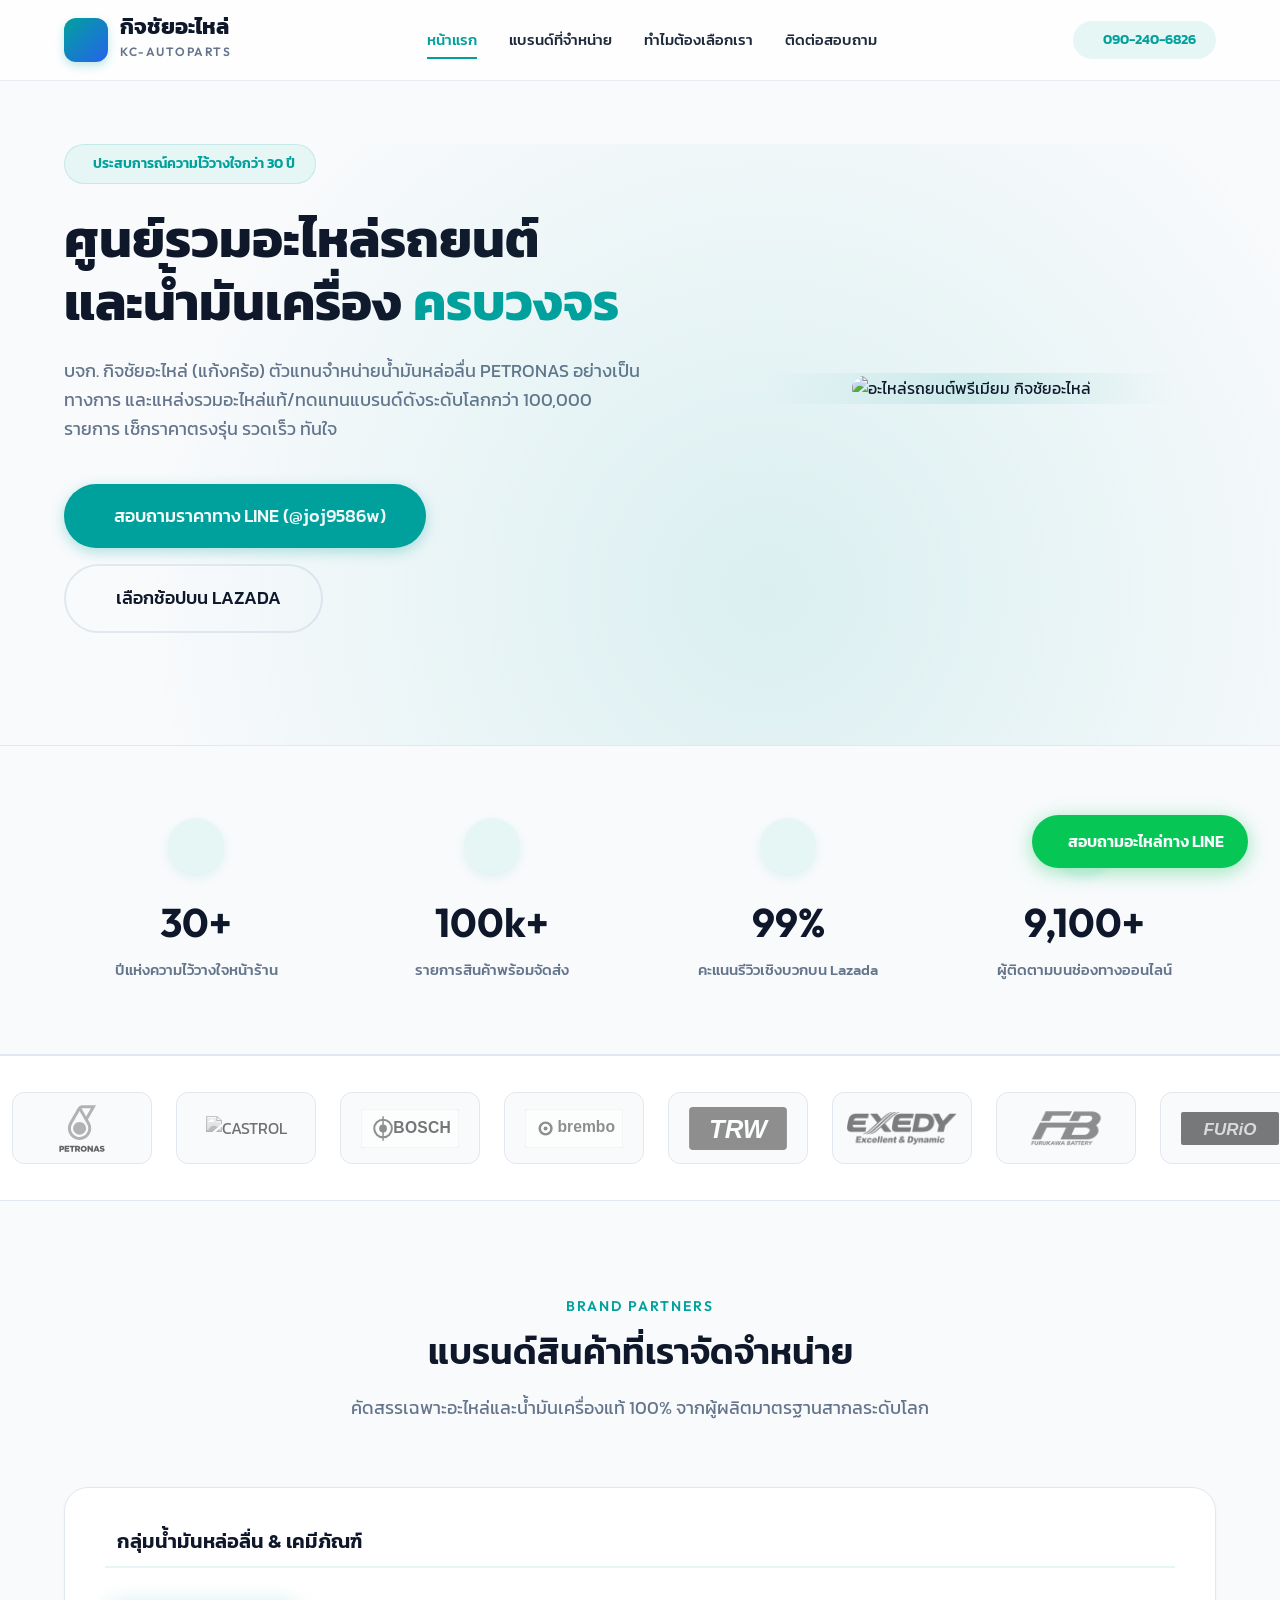
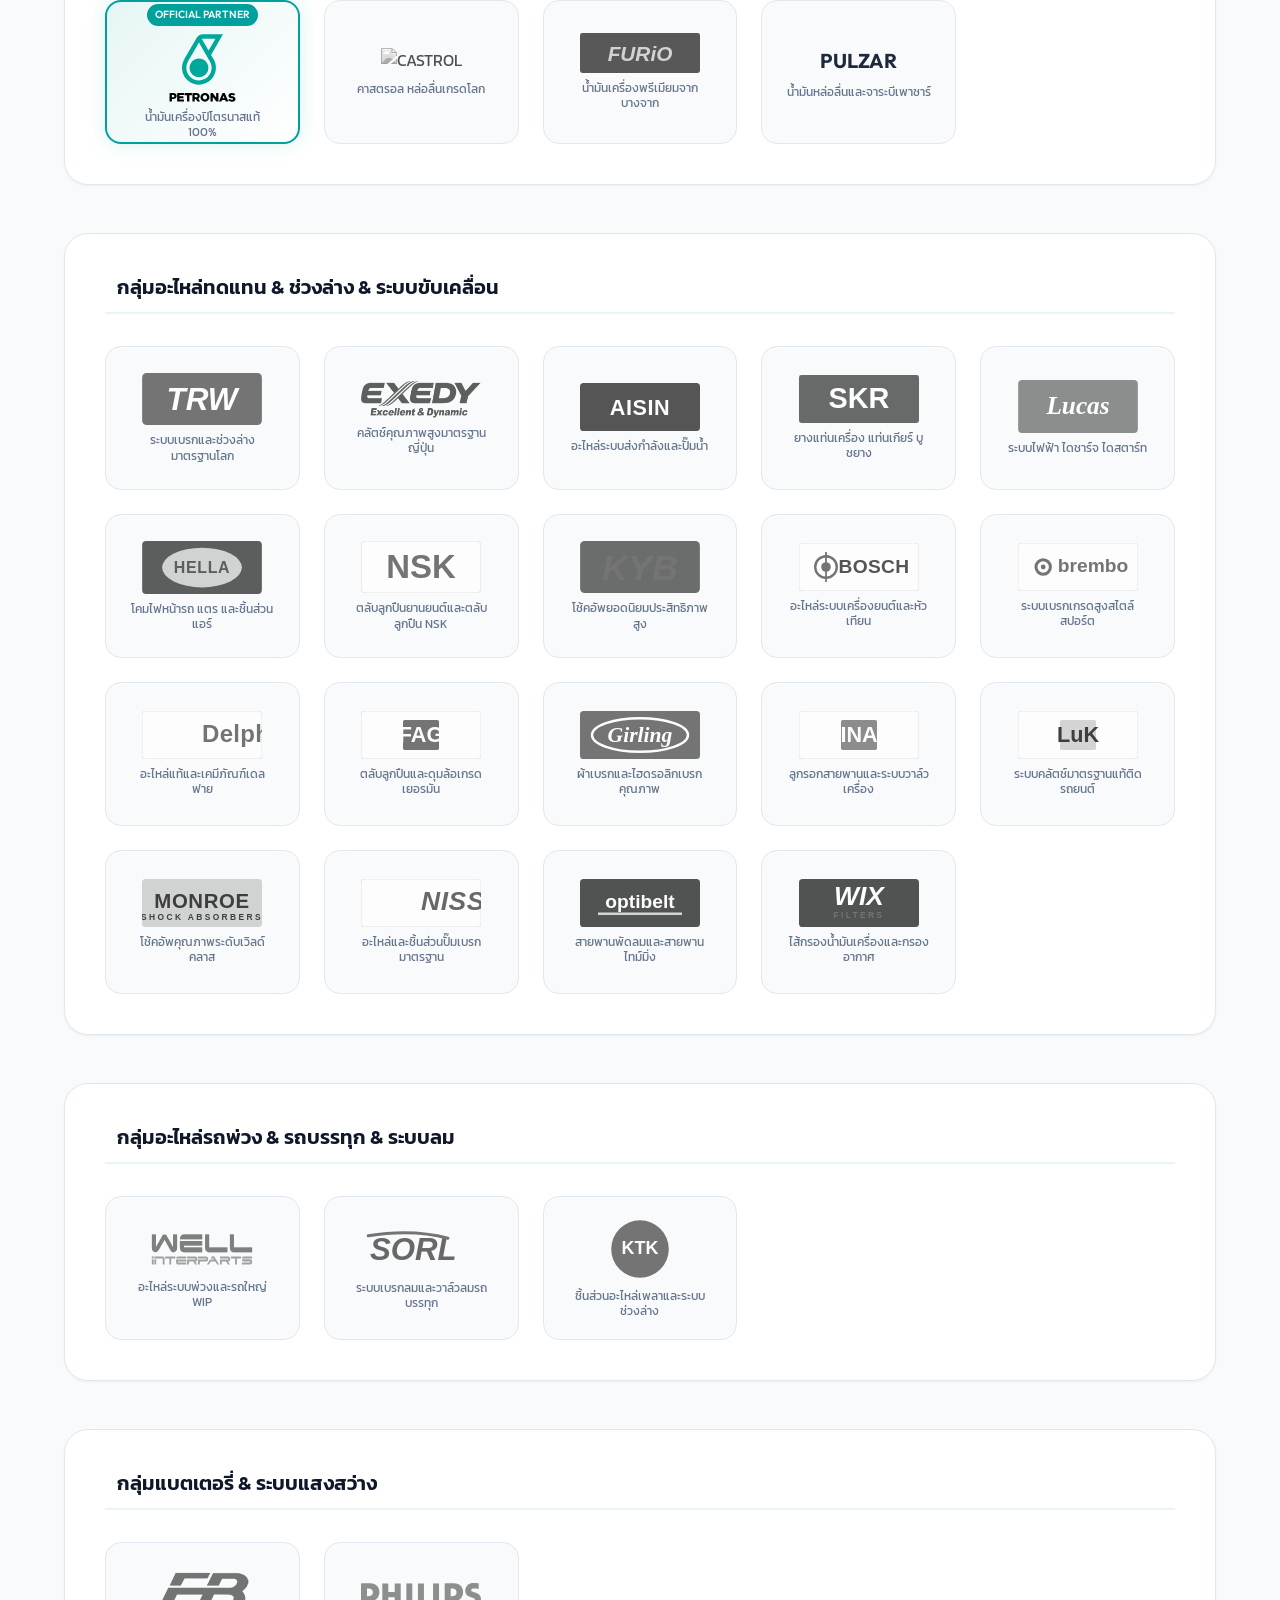
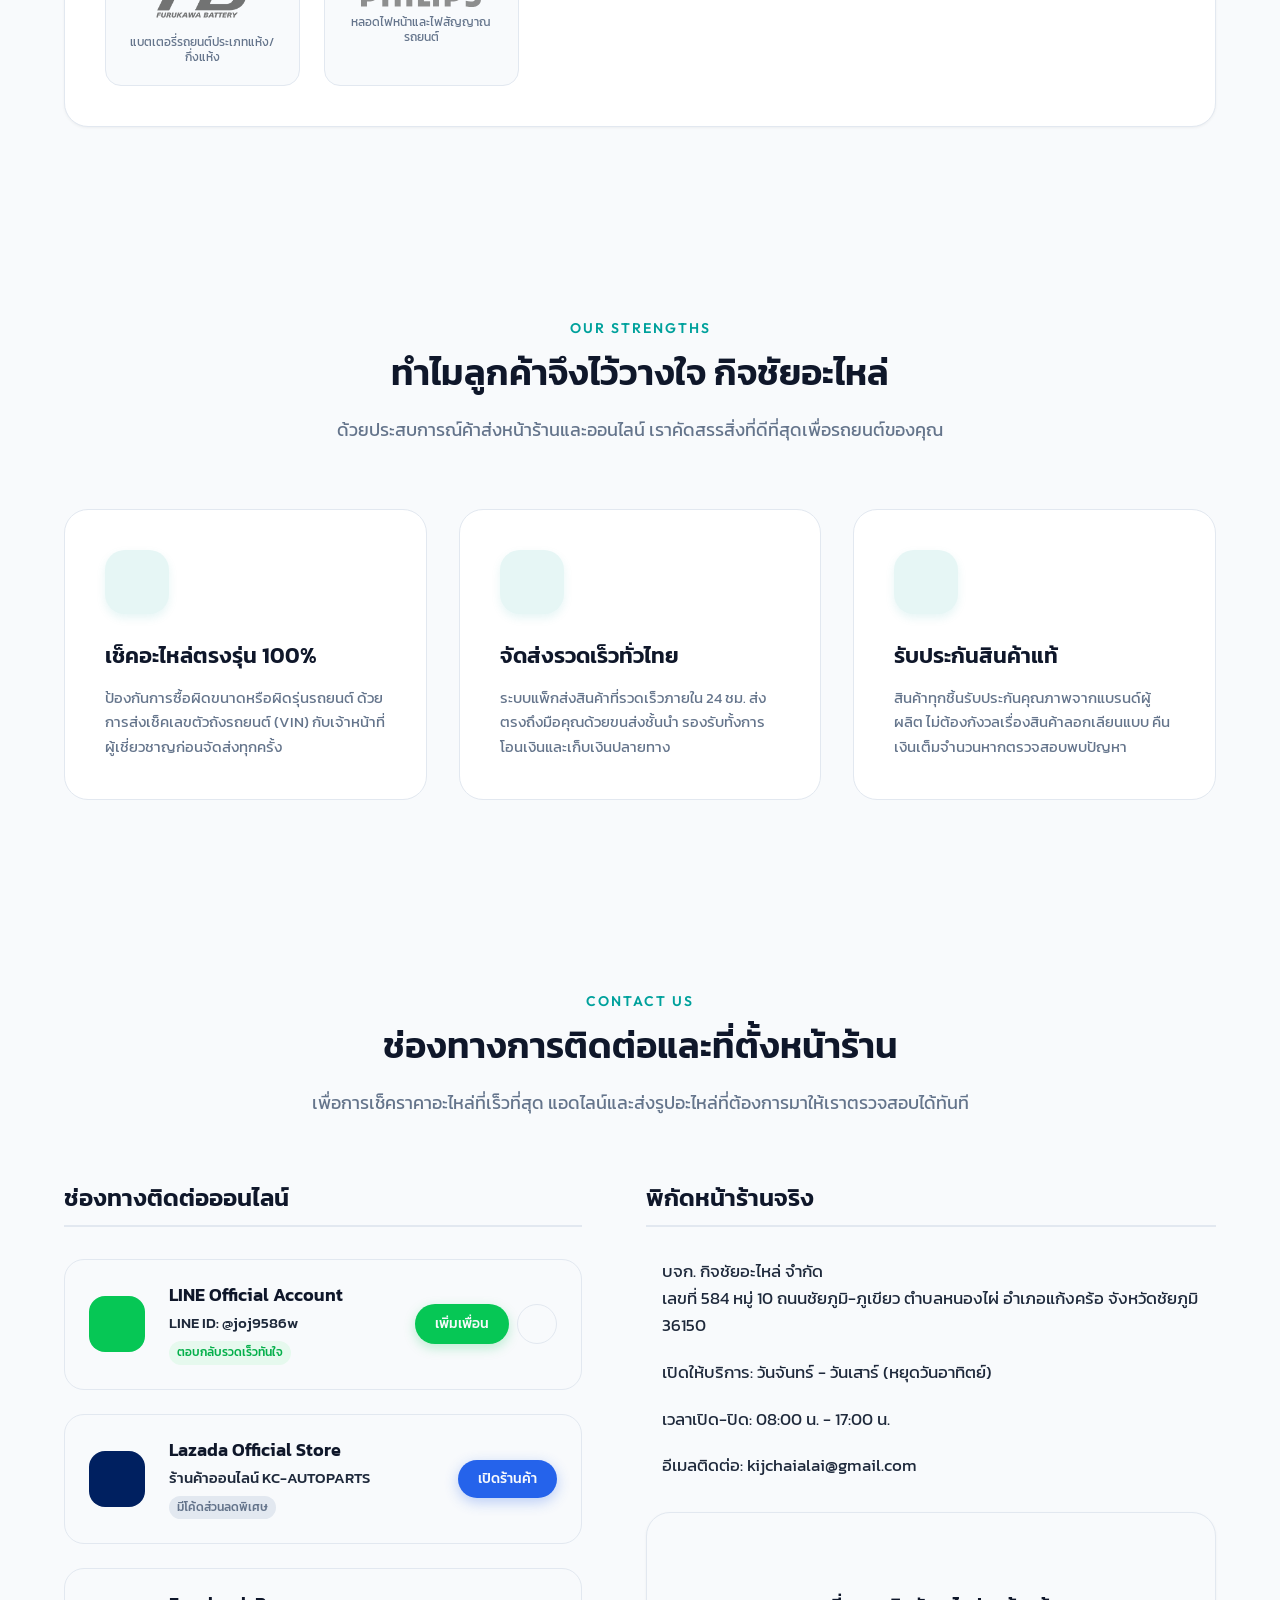
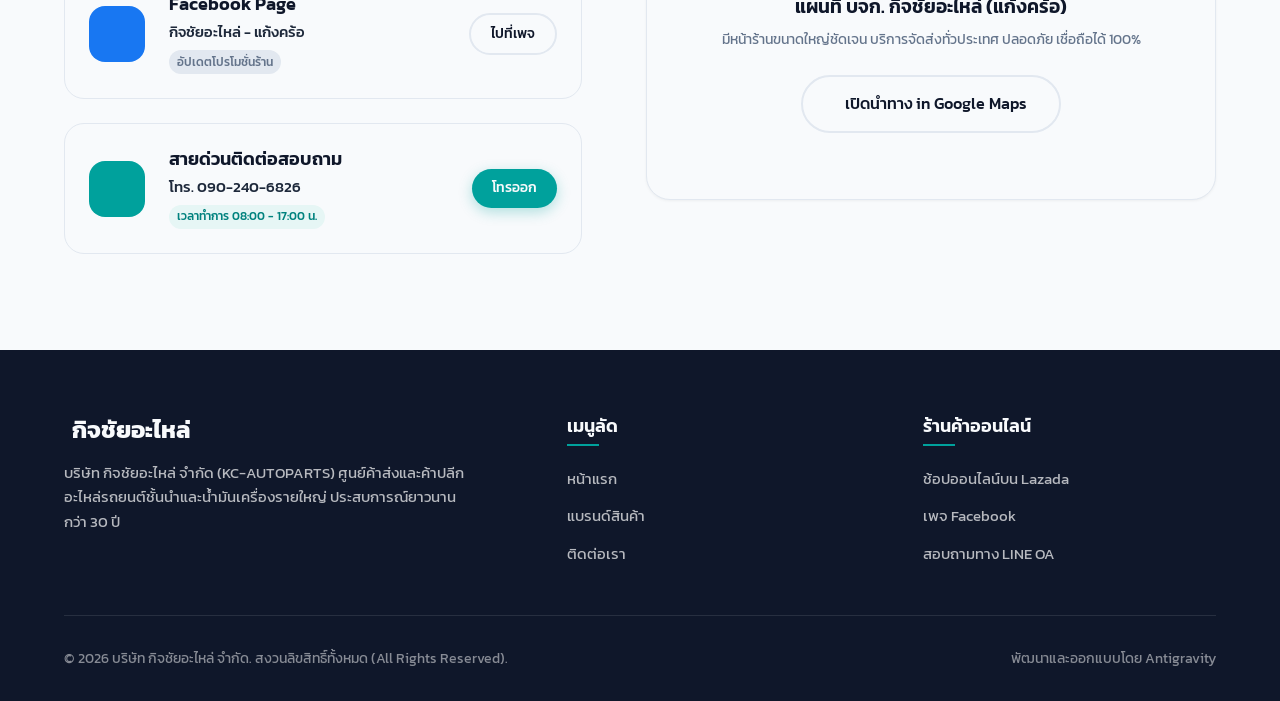
==== commit 9216c314: "Update working hours, brand logos marquee and grid, and remove products section" ====
--- a/index.html
+++ b/index.html
@@ -38,7 +38,6 @@
                 <ul class="nav-list">
                     <li><a href="#" class="nav-link active">หน้าแรก</a></li>
                     <li><a href="#brands" class="nav-link">แบรนด์ที่จำหน่าย</a></li>
-                    <li><a href="#products" class="nav-link">สินค้าแนะนำ</a></li>
                     <li><a href="#about" class="nav-link">ทำไมต้องเลือกเรา</a></li>
                     <li><a href="#contact" class="nav-link">ติดต่อสอบถาม</a></li>
                 </ul>
@@ -79,7 +78,6 @@
             <div class="hero-image-wrapper">
                 <div class="hero-image-bg"></div>
                 <div class="hero-image-card">
-                    <!-- Placeholder premium image for auto parts storefront / setup -->
                     <img src="https://images.unsplash.com/photo-1486006920555-c77dce18193b?q=80&w=600&auto=format&fit=crop" alt="อะไหล่รถยนต์พรีเมียม กิจชัยอะไหล่">
                 </div>
             </div>
@@ -114,12 +112,50 @@
         </div>
     </section>
 
-    <!-- Brands Section -->
+    <!-- Scrolling Logo Marquee Section -->
+    <div class="logo-marquee-container">
+        <div class="logo-marquee-wrapper">
+            <!-- Slide 1 -->
+            <div class="logo-slide">
+                <div class="marquee-logo-item"><img src="assets/logos/petronas.svg" alt="PETRONAS"></div>
+                <div class="marquee-logo-item"><img src="https://upload.wikimedia.org/wikipedia/commons/e/ea/Castrol_logo.svg" alt="CASTROL"></div>
+                <div class="marquee-logo-item"><img src="assets/logos/bosch.svg" alt="BOSCH"></div>
+                <div class="marquee-logo-item"><img src="assets/logos/brembo.svg" alt="BREMBO"></div>
+                <div class="marquee-logo-item"><img src="assets/logos/trw.svg" alt="TRW"></div>
+                <div class="marquee-logo-item"><img src="assets/logos/exedy.png" alt="EXEDY"></div>
+                <div class="marquee-logo-item"><img src="assets/logos/fb_battery.png" alt="FB BATTERY"></div>
+                <div class="marquee-logo-item"><img src="assets/logos/furio.svg" alt="FURIO"></div>
+                <div class="marquee-logo-item"><img src="assets/logos/hella.svg" alt="HELLA"></div>
+                <div class="marquee-logo-item"><img src="assets/logos/lucas.svg" alt="LUCAS"></div>
+                <div class="marquee-logo-item"><img src="assets/logos/philips.svg" alt="PHILIPS"></div>
+                <div class="marquee-logo-item"><img src="assets/logos/kyb.svg" alt="KYB"></div>
+                <div class="marquee-logo-item"><img src="assets/logos/wix.svg" alt="WIX"></div>
+            </div>
+            <!-- Slide 2 (Duplicate for Seamless Loop) -->
+            <div class="logo-slide">
+                <div class="marquee-logo-item"><img src="assets/logos/petronas.svg" alt="PETRONAS"></div>
+                <div class="marquee-logo-item"><img src="https://upload.wikimedia.org/wikipedia/commons/e/ea/Castrol_logo.svg" alt="CASTROL"></div>
+                <div class="marquee-logo-item"><img src="assets/logos/bosch.svg" alt="BOSCH"></div>
+                <div class="marquee-logo-item"><img src="assets/logos/brembo.svg" alt="BREMBO"></div>
+                <div class="marquee-logo-item"><img src="assets/logos/trw.svg" alt="TRW"></div>
+                <div class="marquee-logo-item"><img src="assets/logos/exedy.png" alt="EXEDY"></div>
+                <div class="marquee-logo-item"><img src="assets/logos/fb_battery.png" alt="FB BATTERY"></div>
+                <div class="marquee-logo-item"><img src="assets/logos/furio.svg" alt="FURIO"></div>
+                <div class="marquee-logo-item"><img src="assets/logos/hella.svg" alt="HELLA"></div>
+                <div class="marquee-logo-item"><img src="assets/logos/lucas.svg" alt="LUCAS"></div>
+                <div class="marquee-logo-item"><img src="assets/logos/philips.svg" alt="PHILIPS"></div>
+                <div class="marquee-logo-item"><img src="assets/logos/kyb.svg" alt="KYB"></div>
+                <div class="marquee-logo-item"><img src="assets/logos/wix.svg" alt="WIX"></div>
+            </div>
+        </div>
+    </div>
+
+    <!-- Brands Grid Section -->
     <section id="brands" class="brands-section section-padding">
         <div class="container">
             <div class="section-header">
                 <h3 class="section-title-alt">Brand Partners</h3>
-                <h2 class="section-title">แบรนด์สินค้าชั้นนำที่เราจัดจำหน่าย</h2>
+                <h2 class="section-title">แบรนด์สินค้าที่เราจัดจำหน่าย</h2>
                 <p class="section-desc-center">คัดสรรเฉพาะอะไหล่และน้ำมันเครื่องแท้ 100% จากผู้ผลิตมาตรฐานสากลระดับโลก</p>
             </div>
             
@@ -131,17 +167,17 @@
                         <span>กลุ่มน้ำมันหล่อลื่น & เคมีภัณฑ์</span>
                     </h3>
                     <div class="brand-logos-grid">
-                        <div class="brand-logo-card featured-petronas">
+                        <div class="brand-logo-card featured-petronas-logo">
                             <span class="badge-featured">Official Partner</span>
-                            <div class="brand-logo-name">PETRONAS</div>
+                            <img src="assets/logos/petronas.svg" alt="PETRONAS" class="brand-logo-img">
                             <div class="brand-logo-desc">น้ำมันเครื่องปิโตรนาสแท้ 100%</div>
                         </div>
                         <div class="brand-logo-card">
-                            <div class="brand-logo-name">CASTROL</div>
-                            <div class="brand-logo-desc">คาสตรอล คอร์ปอเรชั่น</div>
-                        </div>
-                        <div class="brand-logo-card">
-                            <div class="brand-logo-name">FURIO</div>
+                            <img src="https://upload.wikimedia.org/wikipedia/commons/e/ea/Castrol_logo.svg" alt="CASTROL" class="brand-logo-img">
+                            <div class="brand-logo-desc">คาสตรอล หล่อลื่นเกรดโลก</div>
+                        </div>
+                        <div class="brand-logo-card">
+                            <img src="assets/logos/furio.svg" alt="FURIO" class="brand-logo-img">
                             <div class="brand-logo-desc">น้ำมันเครื่องพรีเมียมจากบางจาก</div>
                         </div>
                         <div class="brand-logo-card">
@@ -159,32 +195,80 @@
                     </h3>
                     <div class="brand-logos-grid">
                         <div class="brand-logo-card">
-                            <div class="brand-logo-name">TRW</div>
-                            <div class="brand-logo-desc">ระบบเบรกและช่วงล่างระดับโลก</div>
-                        </div>
-                        <div class="brand-logo-card">
-                            <div class="brand-logo-name">EXEDY</div>
+                            <img src="assets/logos/trw.svg" alt="TRW" class="brand-logo-img">
+                            <div class="brand-logo-desc">ระบบเบรกและช่วงล่างมาตรฐานโลก</div>
+                        </div>
+                        <div class="brand-logo-card">
+                            <img src="assets/logos/exedy.png" alt="EXEDY" class="brand-logo-img">
                             <div class="brand-logo-desc">คลัตช์คุณภาพสูงมาตรฐานญี่ปุ่น</div>
                         </div>
                         <div class="brand-logo-card">
-                            <div class="brand-logo-name">AISIN</div>
-                            <div class="brand-logo-desc">อะไหล่ระบบส่งกำลัง ปั๊มน้ำ ไอชิน</div>
-                        </div>
-                        <div class="brand-logo-card">
-                            <div class="brand-logo-name">SKR</div>
-                            <div class="brand-logo-desc">ยางแท่นเครื่อง แท่นเกียร์ บูชช่วงล่าง</div>
-                        </div>
-                        <div class="brand-logo-card">
-                            <div class="brand-logo-name">LUCAS</div>
+                            <img src="assets/logos/aisin.svg" alt="AISIN" class="brand-logo-img">
+                            <div class="brand-logo-desc">อะไหล่ระบบส่งกำลังและปั๊มน้ำ</div>
+                        </div>
+                        <div class="brand-logo-card">
+                            <img src="assets/logos/skr.svg" alt="SKR" class="brand-logo-img">
+                            <div class="brand-logo-desc">ยางแท่นเครื่อง แท่นเกียร์ บูชยาง</div>
+                        </div>
+                        <div class="brand-logo-card">
+                            <img src="assets/logos/lucas.svg" alt="LUCAS" class="brand-logo-img">
                             <div class="brand-logo-desc">ระบบไฟฟ้า ไดชาร์จ ไดสตาร์ท</div>
                         </div>
                         <div class="brand-logo-card">
-                            <div class="brand-logo-name">HELLA</div>
+                            <img src="assets/logos/hella.svg" alt="HELLA" class="brand-logo-img">
                             <div class="brand-logo-desc">โคมไฟหน้ารถ แตร และชิ้นส่วนแอร์</div>
                         </div>
                         <div class="brand-logo-card">
-                            <div class="brand-logo-name">NSK</div>
-                            <div class="brand-logo-desc">ลูกปืนยานยนต์และตลับลูกปืน NSK</div>
+                            <img src="assets/logos/nsk.svg" alt="NSK" class="brand-logo-img">
+                            <div class="brand-logo-desc">ตลับลูกปืนยานยนต์และตลับลูกปืน NSK</div>
+                        </div>
+                        <div class="brand-logo-card">
+                            <img src="assets/logos/kyb.svg" alt="KYB" class="brand-logo-img">
+                            <div class="brand-logo-desc">โช้คอัพยอดนิยมประสิทธิภาพสูง</div>
+                        </div>
+                        <div class="brand-logo-card">
+                            <img src="assets/logos/bosch.svg" alt="BOSCH" class="brand-logo-img">
+                            <div class="brand-logo-desc">อะไหล่ระบบเครื่องยนต์และหัวเทียน</div>
+                        </div>
+                        <div class="brand-logo-card">
+                            <img src="assets/logos/brembo.svg" alt="BREMBO" class="brand-logo-img">
+                            <div class="brand-logo-desc">ระบบเบรกเกรดสูงสไตล์สปอร์ต</div>
+                        </div>
+                        <div class="brand-logo-card">
+                            <img src="assets/logos/delphi.svg" alt="DELPHI" class="brand-logo-img">
+                            <div class="brand-logo-desc">อะไหล่แท้และเคมีภัณฑ์เดลฟาย</div>
+                        </div>
+                        <div class="brand-logo-card">
+                            <img src="assets/logos/fag.svg" alt="FAG" class="brand-logo-img">
+                            <div class="brand-logo-desc">ตลับลูกปืนและดุมล้อเกรดเยอรมัน</div>
+                        </div>
+                        <div class="brand-logo-card">
+                            <img src="assets/logos/girling.svg" alt="GIRLING" class="brand-logo-img">
+                            <div class="brand-logo-desc">ผ้าเบรกและไฮดรอลิกเบรกคุณภาพ</div>
+                        </div>
+                        <div class="brand-logo-card">
+                            <img src="assets/logos/ina.svg" alt="INA" class="brand-logo-img">
+                            <div class="brand-logo-desc">ลูกรอกสายพานและระบบวาล์วเครื่อง</div>
+                        </div>
+                        <div class="brand-logo-card">
+                            <img src="assets/logos/luk.svg" alt="LUK" class="brand-logo-img">
+                            <div class="brand-logo-desc">ระบบคลัตช์มาตรฐานแท้ติดรถยนต์</div>
+                        </div>
+                        <div class="brand-logo-card">
+                            <img src="assets/logos/monroe.svg" alt="MONROE" class="brand-logo-img">
+                            <div class="brand-logo-desc">โช้คอัพคุณภาพระดับเวิลด์คลาส</div>
+                        </div>
+                        <div class="brand-logo-card">
+                            <img src="assets/logos/nissin.svg" alt="NISSIN" class="brand-logo-img">
+                            <div class="brand-logo-desc">อะไหล่และชิ้นส่วนปั๊มเบรกมาตรฐาน</div>
+                        </div>
+                        <div class="brand-logo-card">
+                            <img src="assets/logos/optibelt.svg" alt="OPTIBELT" class="brand-logo-img">
+                            <div class="brand-logo-desc">สายพานพัดลมและสายพานไทม์มิ่ง</div>
+                        </div>
+                        <div class="brand-logo-card">
+                            <img src="assets/logos/wix.svg" alt="WIX" class="brand-logo-img">
+                            <div class="brand-logo-desc">ไส้กรองน้ำมันเครื่องและกรองอากาศ</div>
                         </div>
                     </div>
                 </div>
@@ -197,16 +281,16 @@
                     </h3>
                     <div class="brand-logos-grid">
                         <div class="brand-logo-card">
-                            <div class="brand-logo-name">WIP</div>
-                            <div class="brand-logo-desc">อะไหล่ระบบพ่วงและรถบรรทุก</div>
-                        </div>
-                        <div class="brand-logo-card">
-                            <div class="brand-logo-name">SORL</div>
-                            <div class="brand-logo-desc">ระบบลมเบรกและวาล์วลมรถใหญ่</div>
-                        </div>
-                        <div class="brand-logo-card">
-                            <div class="brand-logo-name">KTK</div>
-                            <div class="brand-logo-desc">ชิ้นส่วนอะไหล่เพลารถพ่วง</div>
+                            <img src="assets/logos/wip_wellinterparts.svg" alt="WIP" class="brand-logo-img">
+                            <div class="brand-logo-desc">อะไหล่ระบบพ่วงและรถใหญ่ WIP</div>
+                        </div>
+                        <div class="brand-logo-card">
+                            <img src="assets/logos/sorl.svg" alt="SORL" class="brand-logo-img">
+                            <div class="brand-logo-desc">ระบบเบรกลมและวาล์วลมรถบรรทุก</div>
+                        </div>
+                        <div class="brand-logo-card">
+                            <img src="assets/logos/ktk.svg" alt="KTK" class="brand-logo-img">
+                            <div class="brand-logo-desc">ชิ้นส่วนอะไหล่เพลาและระบบช่วงล่าง</div>
                         </div>
                     </div>
                 </div>
@@ -219,137 +303,15 @@
                     </h3>
                     <div class="brand-logos-grid">
                         <div class="brand-logo-card">
-                            <div class="brand-logo-name">FB BATTERY</div>
-                            <div class="brand-logo-desc">แบตเตอรี่รถยนต์พลังงานสูง</div>
-                        </div>
-                        <div class="brand-logo-card">
-                            <div class="brand-logo-name">PHILIPS</div>
-                            <div class="brand-logo-desc">หลอดไฟรถยนต์คุณภาพชั้นนำ</div>
-                        </div>
-                    </div>
-                </div>
-            </div>
-        </div>
-    </section>
-
-    <!-- Products Section -->
-    <section id="products" class="products-section section-padding">
-        <div class="container">
-            <div class="section-header">
-                <h3 class="section-title-alt">Best Sellers</h3>
-                <h2 class="section-title">สินค้าแนะนำยอดนิยม</h2>
-                <p class="section-desc-center">เลือกซื้อสินค้าโปรโมชั่นพิเศษ พร้อมราคาอ้างอิงตรงจากร้านค้าทางการบน Lazada ของเรา</p>
-            </div>
-            
-            <div class="products-grid">
-                <!-- Product 1 -->
-                <div class="product-card">
-                    <div class="product-img-wrapper">
-                        <span class="product-badge">ระบบบังคับเลี้ยว</span>
-                        <img src="https://images.unsplash.com/photo-1619642751034-765dfdf7c58e?q=80&w=400&auto=format&fit=crop" alt="แร็คพวงมาลัยเพาเวอร์ Chevrolet Optra">
-                    </div>
-                    <div class="product-info">
-                        <h3 class="product-title">แร็คพวงมาลัย เพาเวอร์ Chevrolet Optra (ปี 2003-2013) แบรนด์ BBB-TEC คุณภาพสูงตรงรุ่น</h3>
-                        <div class="product-meta">
-                            <div class="product-price">฿5,750 <span>/ ชิ้น</span></div>
-                            <a href="https://www.lazada.co.th/shop/kc-autoparts/" target="_blank" class="product-action-btn" aria-label="ซื้อบน Lazada">
-                                <i data-lucide="chevron-right"></i>
-                            </a>
-                        </div>
-                    </div>
-                </div>
-                
-                <!-- Product 2 -->
-                <div class="product-card">
-                    <div class="product-img-wrapper">
-                        <span class="product-badge">ระบายความร้อน</span>
-                        <img src="https://images.unsplash.com/photo-1597839219216-a773cb2473e4?q=80&w=400&auto=format&fit=crop" alt="อินเตอร์คูลเลอร์ TOYOTA REVO">
-                    </div>
-                    <div class="product-info">
-                        <h3 class="product-title">อินเตอร์คูลเลอร์ TOYOTA REVO, FORTUNER, INNOVA 2.4, 2.8 ปี 2015-ปัจจุบัน คุณภาพพรีเมียม</h3>
-                        <div class="product-meta">
-                            <div class="product-price">฿4,320 <span>/ ชิ้น</span></div>
-                            <a href="https://www.lazada.co.th/shop/kc-autoparts/" target="_blank" class="product-action-btn" aria-label="ซื้อบน Lazada">
-                                <i data-lucide="chevron-right"></i>
-                            </a>
-                        </div>
-                    </div>
-                </div>
-                
-                <!-- Product 3 -->
-                <div class="product-card">
-                    <div class="product-img-wrapper">
-                        <span class="product-badge">ระบบควบคุมอากาศ</span>
-                        <img src="https://images.unsplash.com/photo-1616788494707-ec28f08d05a1?q=80&w=400&auto=format&fit=crop" alt="ลิ้นปีกผีเสื้อ NISSAN MARCH">
-                    </div>
-                    <div class="product-info">
-                        <h3 class="product-title">ลิ้นปีกผีเสื้อ ลิ้นเร่งไฟฟ้า NISSAN MARCH ALMERA 1.2L รหัสแท้ 16119-1HC0E ตรงรุ่น</h3>
-                        <div class="product-meta">
-                            <div class="product-price">฿4,770 <span>/ ชิ้น</span></div>
-                            <a href="https://www.lazada.co.th/shop/kc-autoparts/" target="_blank" class="product-action-btn" aria-label="ซื้อบน Lazada">
-                                <i data-lucide="chevron-right"></i>
-                            </a>
-                        </div>
-                    </div>
-                </div>
-                
-                <!-- Product 4 -->
-                <div class="product-card">
-                    <div class="product-img-wrapper">
-                        <span class="product-badge">แบตเตอรี่</span>
-                        <img src="https://images.unsplash.com/photo-1548345680-f5475ea5df84?q=80&w=400&auto=format&fit=crop" alt="แบตเตอรี่ Chloride EFB LN3">
-                    </div>
-                    <div class="product-info">
-                        <h3 class="product-title">แบตเตอรี่ Chloride EFB LN3 สำหรับระบบเครื่องยนต์ START-STOP 100834 แบตเตอรี่แห้งทนทาน</h3>
-                        <div class="product-meta">
-                            <div class="product-price">฿4,600 <span>/ ชิ้น</span></div>
-                            <a href="https://www.lazada.co.th/shop/kc-autoparts/" target="_blank" class="product-action-btn" aria-label="ซื้อบน Lazada">
-                                <i data-lucide="chevron-right"></i>
-                            </a>
-                        </div>
-                    </div>
-                </div>
-                
-                <!-- Product 5 -->
-                <div class="product-card">
-                    <div class="product-img-wrapper">
-                        <span class="product-badge">ช่วงล่าง & ลูกปืน</span>
-                        <img src="https://images.unsplash.com/photo-1581092160607-ee22621dd758?q=80&w=400&auto=format&fit=crop" alt="ลูกปืนล้อหน้า Ranger">
-                    </div>
-                    <div class="product-info">
-                        <h3 class="product-title">ลูกปืนล้อหน้า Ranger'22-26 Next gen 4WD / Raptor '22-26 เกรดเทียบเท่าแท้ศูนย์</h3>
-                        <div class="product-meta">
-                            <div class="product-price">฿5,000 <span>/ คู่</span></div>
-                            <a href="https://www.lazada.co.th/shop/kc-autoparts/" target="_blank" class="product-action-btn" aria-label="ซื้อบน Lazada">
-                                <i data-lucide="chevron-right"></i>
-                            </a>
-                        </div>
-                    </div>
-                </div>
-                
-                <!-- Product 6 -->
-                <div class="product-card">
-                    <div class="product-img-wrapper">
-                        <span class="product-badge">เสื้อสูบ & หน้าเครื่อง</span>
-                        <img src="https://images.unsplash.com/photo-1530047625168-4b29bf822f41?q=80&w=400&auto=format&fit=crop" alt="ฝาครอบหน้าเครื่อง RANGER">
-                    </div>
-                    <div class="product-info">
-                        <h3 class="product-title">ฝาครอบหน้าเครื่อง พร้อมซีลข้อเหวี่ยงหน้า FORD RANGER / EVEREST 18 2.0L เกรดส่งออก</h3>
-                        <div class="product-meta">
-                            <div class="product-price">฿5,200 <span>/ ชิ้น</span></div>
-                            <a href="https://www.lazada.co.th/shop/kc-autoparts/" target="_blank" class="product-action-btn" aria-label="ซื้อบน Lazada">
-                                <i data-lucide="chevron-right"></i>
-                            </a>
-                        </div>
-                    </div>
-                </div>
-            </div>
-            
-            <div class="products-cta">
-                <a href="https://www.lazada.co.th/shop/kc-autoparts/" target="_blank" class="btn btn-secondary btn-lg">
-                    <i data-lucide="shopping-bag"></i>
-                    <span>ค้นหาและสั่งซื้อชิ้นส่วนอื่นเพิ่มบน Lazada</span>
-                </a>
+                            <img src="assets/logos/fb_battery.png" alt="FB BATTERY" class="brand-logo-img">
+                            <div class="brand-logo-desc">แบตเตอรี่รถยนต์ประเภทแห้ง/กึ่งแห้ง</div>
+                        </div>
+                        <div class="brand-logo-card">
+                            <img src="assets/logos/philips.svg" alt="PHILIPS" class="brand-logo-img">
+                            <div class="brand-logo-desc">หลอดไฟหน้าและไฟสัญญาณรถยนต์</div>
+                        </div>
+                    </div>
+                </div>
             </div>
         </div>
     </section>
@@ -456,7 +418,7 @@
                             <div class="channel-details">
                                 <h4>สายด่วนติดต่อสอบถาม</h4>
                                 <p class="channel-id">โทร. 090-240-6826</p>
-                                <span class="badge">เวลาทำการ 08:00 - 18:00 น.</span>
+                                <span class="badge">เวลาทำการ 08:00 - 17:00 น.</span>
                             </div>
                             <div class="channel-actions">
                                 <a href="tel:0902406826" class="btn btn-sm btn-primary">โทรออก</a>
@@ -479,7 +441,7 @@
                         </div>
                         <div class="address-item">
                             <i data-lucide="clock"></i>
-                            <span>เวลาเปิด-ปิด: 08:00 น. - 18:00 น.</span>
+                            <span>เวลาเปิด-ปิด: 08:00 น. - 17:00 น.</span>
                         </div>
                         <div class="address-item">
                             <i data-lucide="mail"></i>
@@ -494,7 +456,7 @@
                             <p>มีหน้าร้านขนาดใหญ่ชัดเจน บริการจัดส่งทั่วประเทศ ปลอดภัย เชื่อถือได้ 100%</p>
                             <a href="https://www.google.com/maps/search/?api=1&query=กิจชัยอะไหล่+แก้งคร้อ" target="_blank" class="btn btn-outline">
                                 <i data-lucide="external-link"></i>
-                                <span>เปิดนำทางใน Google Maps</span>
+                                <span>เปิดนำทาง in Google Maps</span>
                             </a>
                         </div>
                     </div>
@@ -516,7 +478,6 @@
                     <ul>
                         <li><a href="#">หน้าแรก</a></li>
                         <li><a href="#brands">แบรนด์สินค้า</a></li>
-                        <li><a href="#products">สินค้าแนะนำ</a></li>
                         <li><a href="#contact">ติดต่อเรา</a></li>
                     </ul>
                 </div>
--- a/index.css
+++ b/index.css
@@ -498,6 +498,78 @@
     font-weight: 500;
 }
 
+/* Infinite Logo Marquee */
+.logo-marquee-container {
+    overflow: hidden;
+    white-space: nowrap;
+    position: relative;
+    background-color: var(--bg-card);
+    padding: 2.25rem 0;
+    border-top: 1px solid var(--border-color);
+    border-bottom: 1px solid var(--border-color);
+    display: flex;
+    align-items: center;
+}
+
+.logo-marquee-wrapper {
+    display: flex;
+    width: 200%;
+    animation: marquee 35s linear infinite;
+}
+
+.logo-marquee-wrapper:hover {
+    animation-play-state: paused;
+}
+
+.logo-slide {
+    display: flex;
+    justify-content: space-around;
+    align-items: center;
+    width: 50%;
+}
+
+.marquee-logo-item {
+    display: inline-flex;
+    align-items: center;
+    justify-content: center;
+    background-color: var(--bg-main);
+    border: 1px solid var(--border-color);
+    border-radius: 12px;
+    padding: 0.75rem 1.25rem;
+    min-width: 140px;
+    height: 4.5rem;
+    margin: 0 0.75rem;
+    transition: var(--transition-fast);
+}
+
+.marquee-logo-item:hover {
+    border-color: var(--accent);
+    background-color: var(--bg-white);
+    transform: translateY(-3px);
+    box-shadow: var(--shadow-md);
+}
+
+.marquee-logo-item img {
+    max-width: 110px;
+    max-height: 3rem;
+    width: auto;
+    height: auto;
+    object-fit: contain;
+    filter: grayscale(100%);
+    opacity: 0.6;
+    transition: var(--transition-fast);
+}
+
+.marquee-logo-item:hover img {
+    filter: grayscale(0%);
+    opacity: 1;
+}
+
+@keyframes marquee {
+    0% { transform: translateX(0); }
+    100% { transform: translateX(-50%); }
+}
+
 /* Brand Showcase Section */
 .brands-section {
     background-color: var(--bg-main);
@@ -527,7 +599,7 @@
 .brand-category-title {
     font-size: 1.25rem;
     color: var(--primary);
-    margin-bottom: 1.5rem;
+    margin-bottom: 2rem;
     display: flex;
     align-items: center;
     gap: 0.75rem;
@@ -554,9 +626,11 @@
     border: 1px solid var(--border-color);
     border-radius: 16px;
     padding: 1.5rem;
-    height: 7.5rem;
+    height: 9rem;
     text-align: center;
     transition: var(--transition-normal);
+    position: relative;
+    overflow: hidden;
 }
 
 .brand-logo-card:hover {
@@ -566,166 +640,61 @@
     transform: translateY(-5px);
 }
 
+.brand-logo-img {
+    max-width: 120px;
+    max-height: 4rem;
+    width: auto;
+    height: auto;
+    object-fit: contain;
+    filter: grayscale(100%);
+    opacity: 0.75;
+    transition: var(--transition-normal);
+    margin-bottom: 0.5rem;
+}
+
+.brand-logo-card:hover .brand-logo-img {
+    filter: grayscale(0%);
+    opacity: 1;
+}
+
 .brand-logo-name {
     font-weight: 700;
     font-size: 1.25rem;
     color: var(--primary-light);
     font-family: var(--font-secondary);
+    margin-bottom: 0.5rem;
 }
 
 .brand-logo-desc {
-    font-size: 0.75rem;
+    font-size: 0.725rem;
     color: var(--text-muted);
-    margin-top: 0.35rem;
+    line-height: 1.3;
 }
 
 /* Special Petronas Highlight Card */
-.brand-logo-card.featured-petronas {
+.brand-logo-card.featured-petronas-logo {
     background: linear-gradient(135deg, var(--accent-light) 0%, rgba(255, 255, 255, 1) 100%);
     border: 2px solid var(--accent);
     box-shadow: var(--shadow-glow);
 }
 
-.brand-logo-card.featured-petronas .brand-logo-name {
-    color: var(--accent);
-    font-size: 1.5rem;
-}
-
-.brand-logo-card.featured-petronas .badge-featured {
+.brand-logo-card.featured-petronas-logo .brand-logo-img {
+    filter: grayscale(0%);
+    opacity: 1;
+    max-width: 130px;
+    max-height: 4.25rem;
+}
+
+.badge-featured {
     font-size: 0.65rem;
     background-color: var(--accent);
     color: var(--text-light);
     padding: 0.15rem 0.5rem;
     border-radius: 9999px;
-    margin-bottom: 0.35rem;
+    margin-bottom: 0.5rem;
     text-transform: uppercase;
     font-weight: 600;
-}
-
-/* Products Section */
-.products-section {
-    background-color: var(--bg-white);
-}
-
-.products-grid {
-    display: grid;
-    grid-template-columns: repeat(3, 1fr);
-    gap: 2rem;
-    margin-bottom: 3.5rem;
-}
-
-.product-card {
-    background-color: var(--bg-card);
-    border-radius: 20px;
-    border: 1px solid var(--border-color);
-    overflow: hidden;
-    transition: var(--transition-normal);
-    display: flex;
-    flex-direction: column;
-}
-
-.product-card:hover {
-    transform: translateY(-8px);
-    box-shadow: var(--shadow-premium);
-    border-color: var(--border-hover);
-}
-
-.product-img-wrapper {
-    position: relative;
-    padding-top: 75%; /* 4:3 Aspect Ratio */
-    background-color: #f1f5f9;
-    overflow: hidden;
-}
-
-.product-img-wrapper img {
-    position: absolute;
-    top: 0;
-    left: 0;
-    width: 100%;
-    height: 100%;
-    object-fit: cover;
-    transition: var(--transition-slow);
-}
-
-.product-card:hover .product-img-wrapper img {
-    transform: scale(1.08);
-}
-
-.product-badge {
-    position: absolute;
-    top: 1rem;
-    left: 1rem;
-    background-color: var(--primary);
-    color: var(--text-light);
-    padding: 0.35rem 0.85rem;
-    border-radius: 9999px;
-    font-size: 0.75rem;
-    font-weight: 600;
-}
-
-.product-card:hover .product-badge {
-    background-color: var(--accent);
-}
-
-.product-info {
-    padding: 1.75rem;
-    display: flex;
-    flex-direction: column;
-    flex-grow: 1;
-}
-
-.product-title {
-    font-size: 1.15rem;
-    color: var(--primary);
-    margin-bottom: 0.75rem;
-    display: -webkit-box;
-    -webkit-line-clamp: 2;
-    -webkit-box-orient: vertical;
-    overflow: hidden;
-    height: 3rem;
-}
-
-.product-meta {
-    display: flex;
-    justify-content: space-between;
-    align-items: center;
-    margin-top: auto;
-    padding-top: 1.25rem;
-    border-top: 1px solid var(--border-color);
-}
-
-.product-price {
-    font-size: 1.5rem;
-    font-weight: 700;
-    color: var(--accent);
     font-family: var(--font-secondary);
-}
-
-.product-price span {
-    font-size: 0.875rem;
-    font-weight: 500;
-    color: var(--text-muted);
-}
-
-.product-action-btn {
-    display: inline-flex;
-    align-items: center;
-    justify-content: center;
-    width: 2.5rem;
-    height: 2.5rem;
-    border-radius: 50%;
-    background-color: var(--bg-main);
-    color: var(--primary);
-    transition: var(--transition-fast);
-}
-
-.product-card:hover .product-action-btn {
-    background-color: var(--accent);
-    color: var(--text-light);
-}
-
-.products-cta {
-    text-align: center;
 }
 
 /* About / Advantages Section */
@@ -1109,9 +1078,6 @@
         justify-content: center;
     }
     .stats-grid {
-        grid-template-columns: repeat(2, 1fr);
-    }
-    .products-grid {
         grid-template-columns: repeat(2, 1fr);
     }
     .about-grid {
@@ -1156,10 +1122,7 @@
         gap: 2rem;
     }
     .header-cta {
-        display: none; /* Hide header CTA on small screen, users can click line or toggle menu */
-    }
-    .products-grid {
-        grid-template-columns: 1fr;
+        display: none;
     }
     .brand-logos-grid {
         grid-template-columns: repeat(2, 1fr);
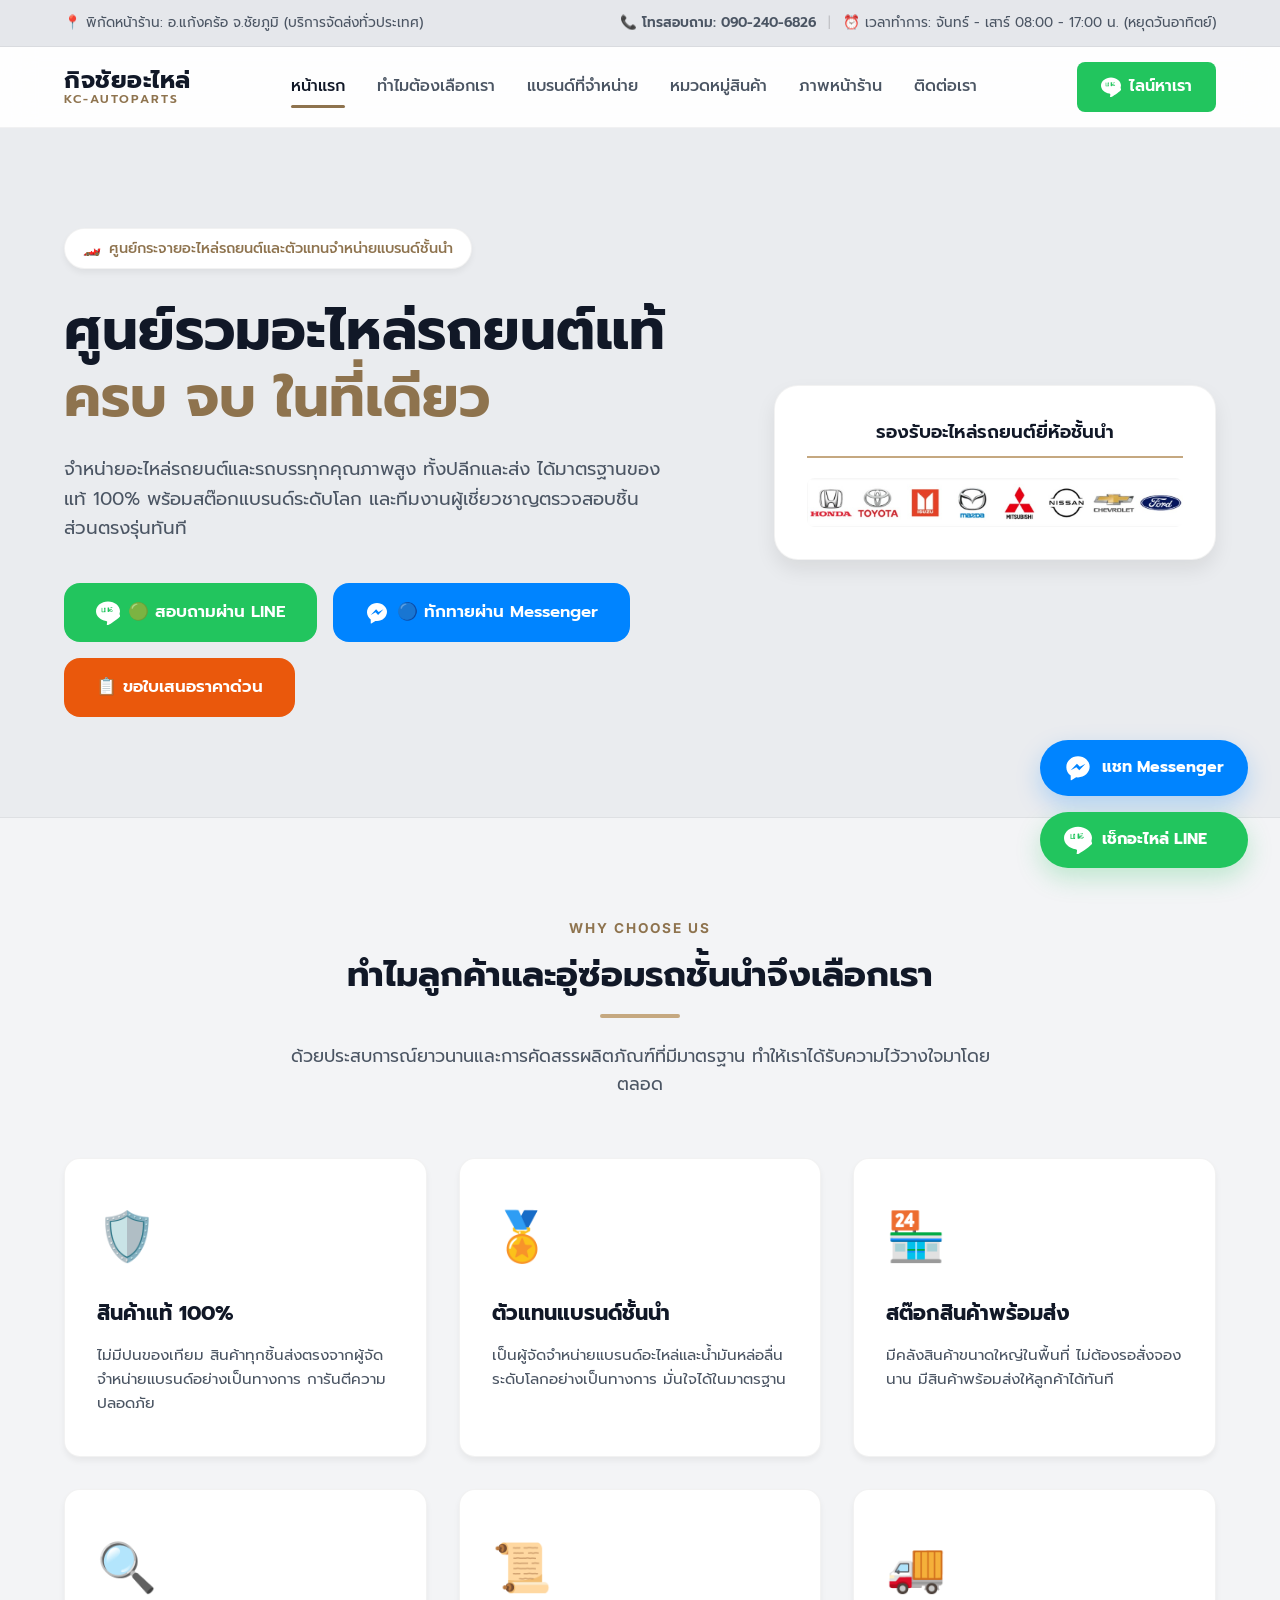
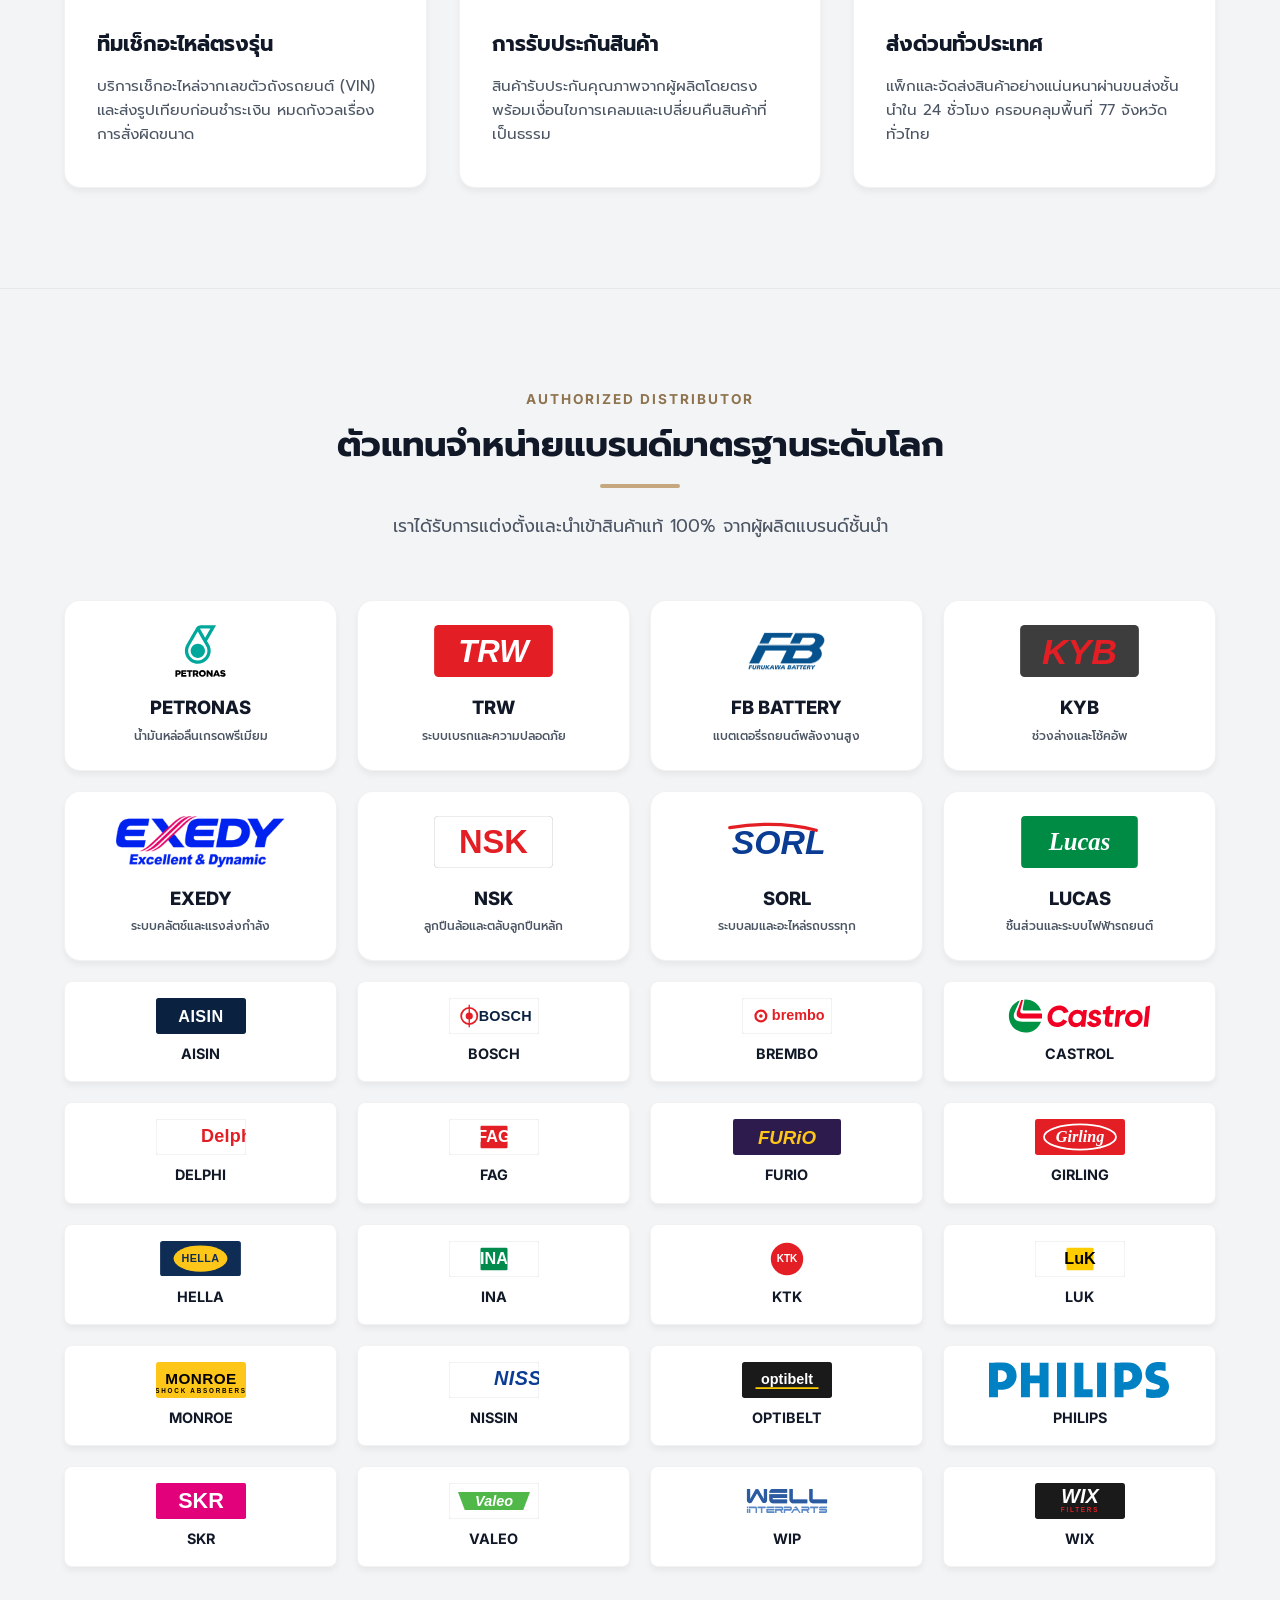
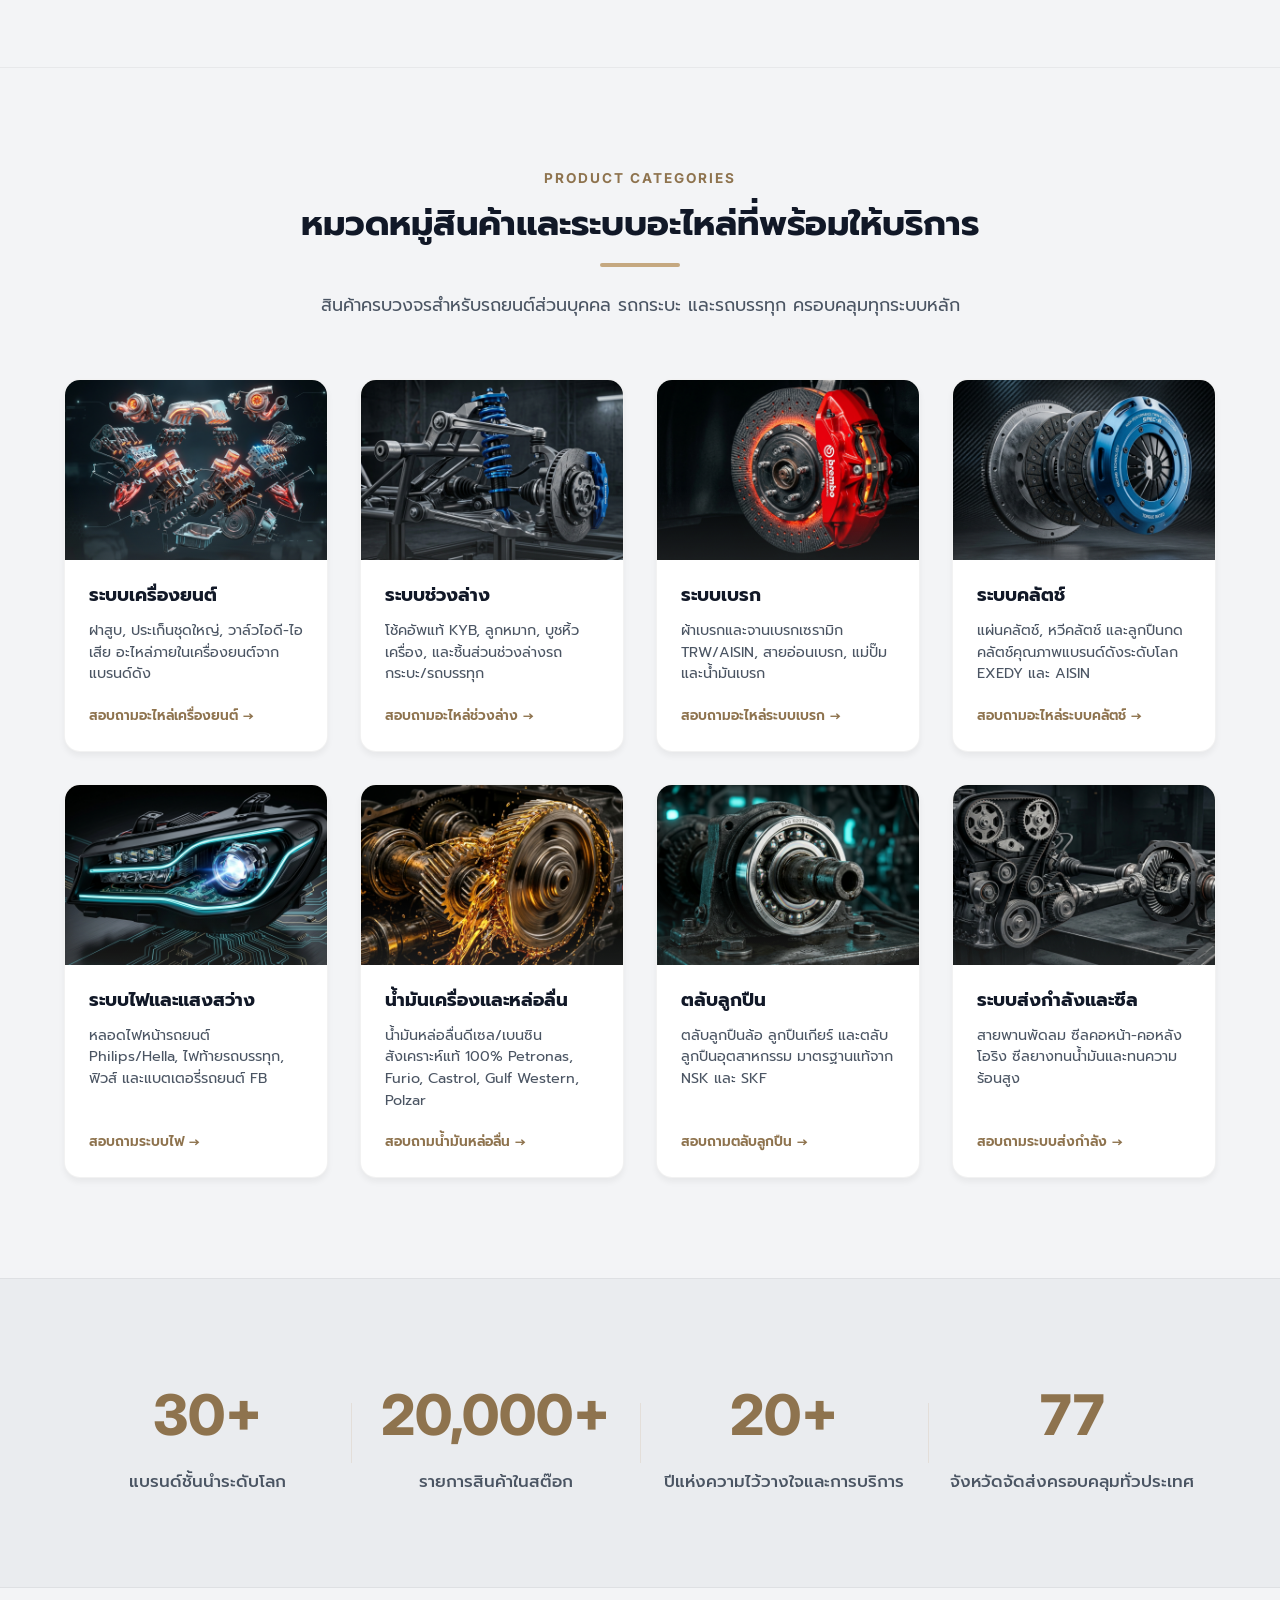
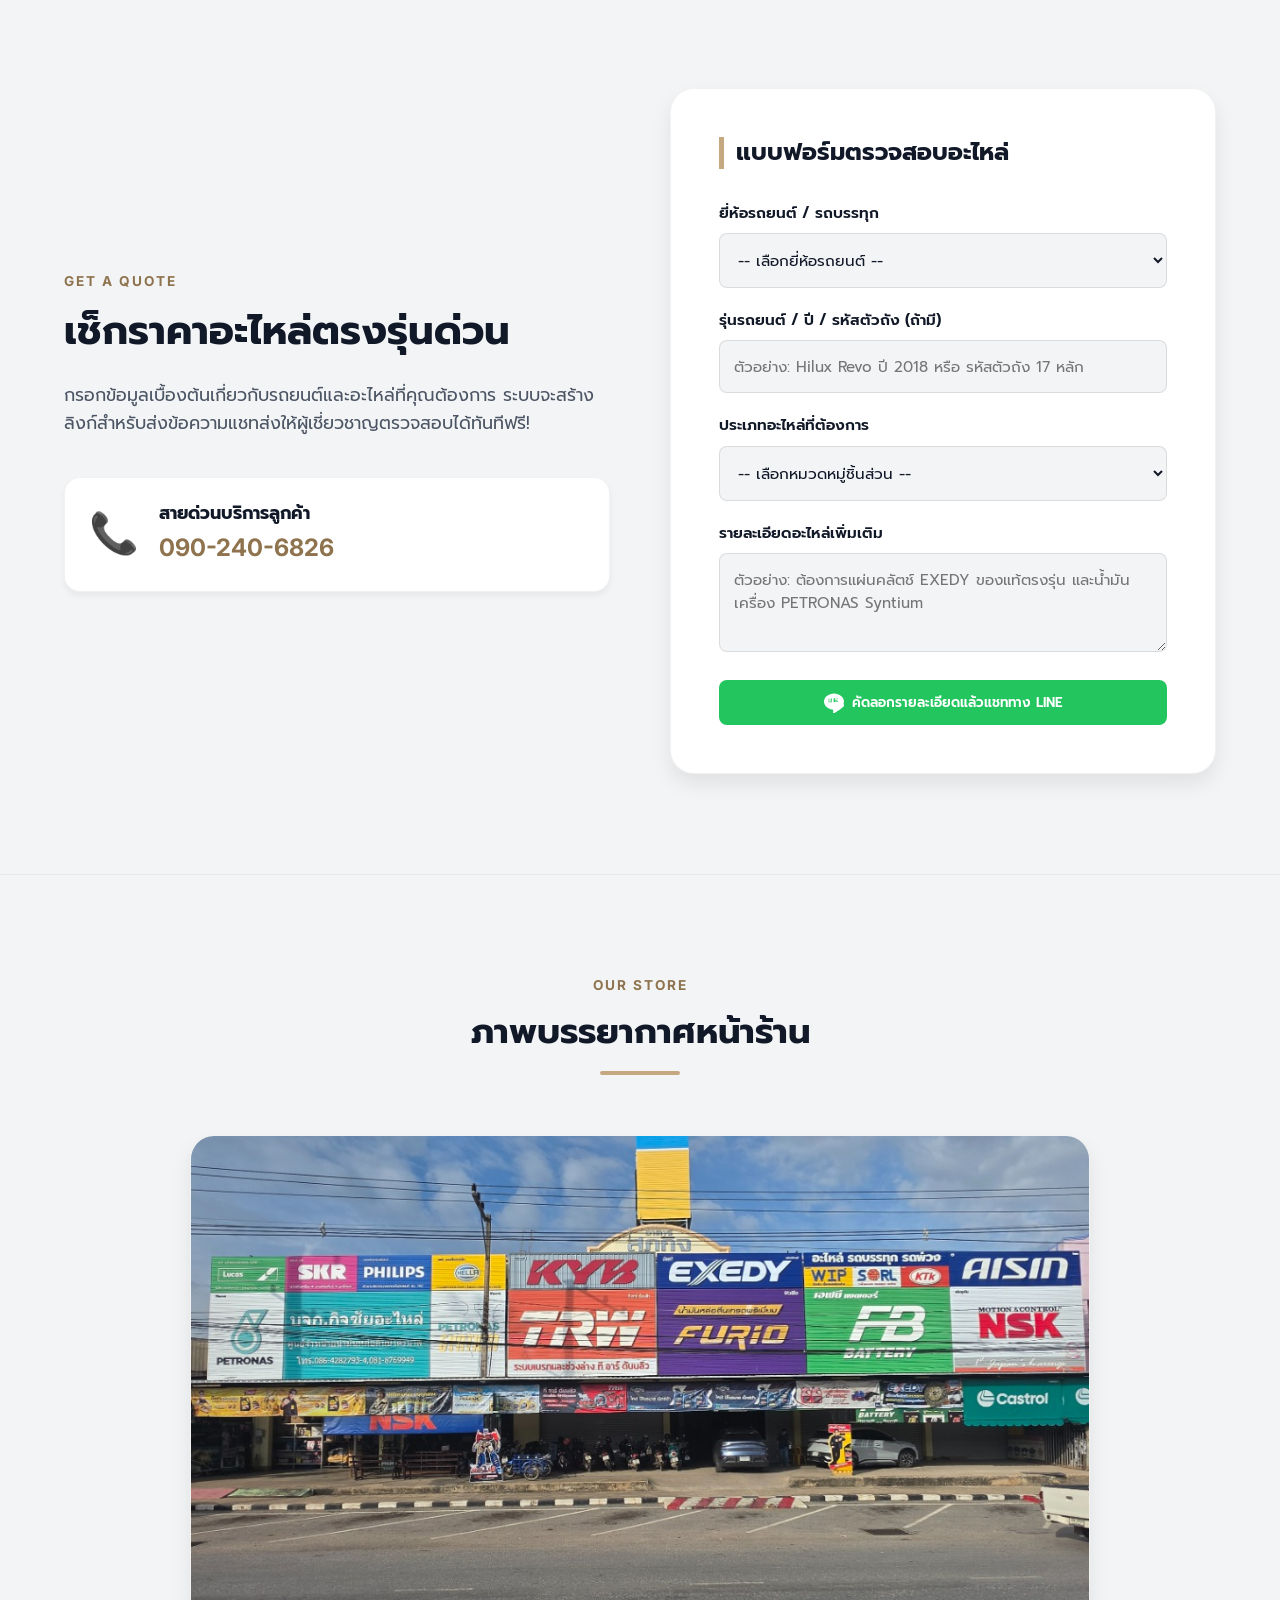
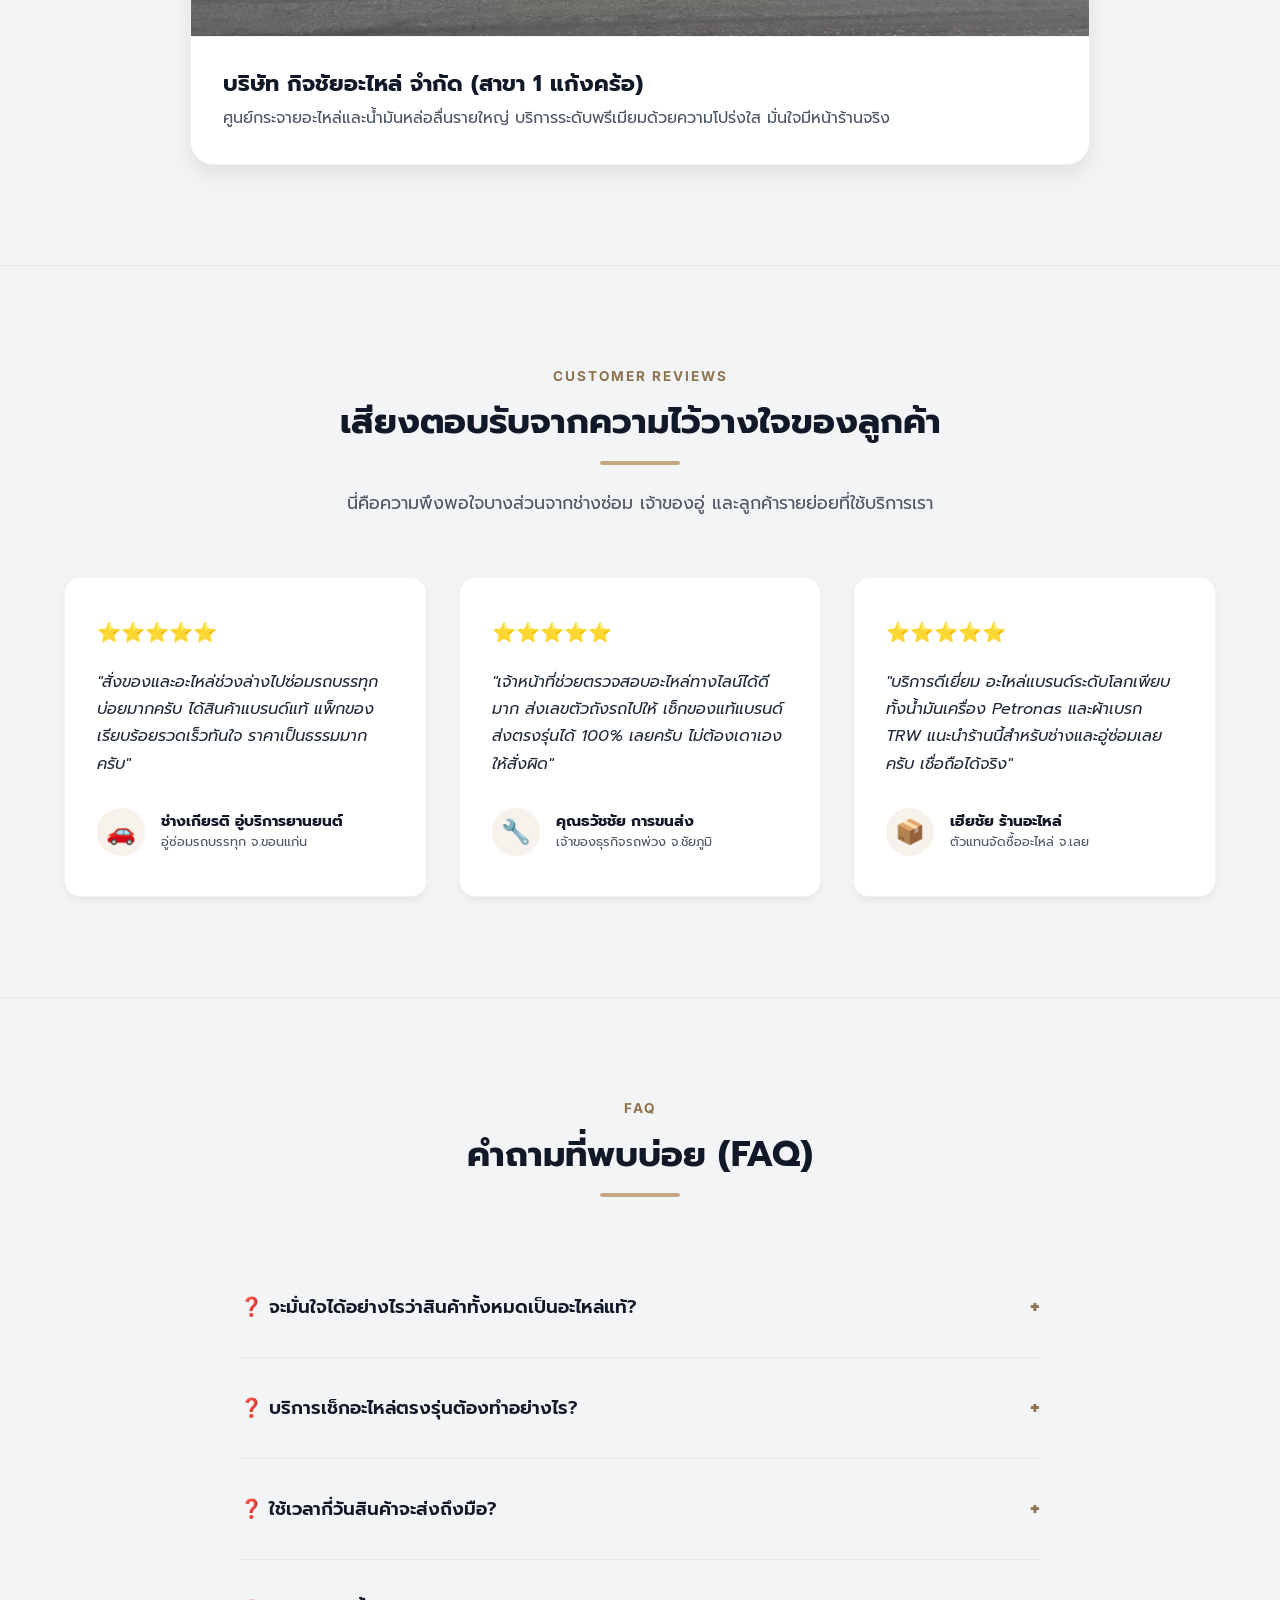
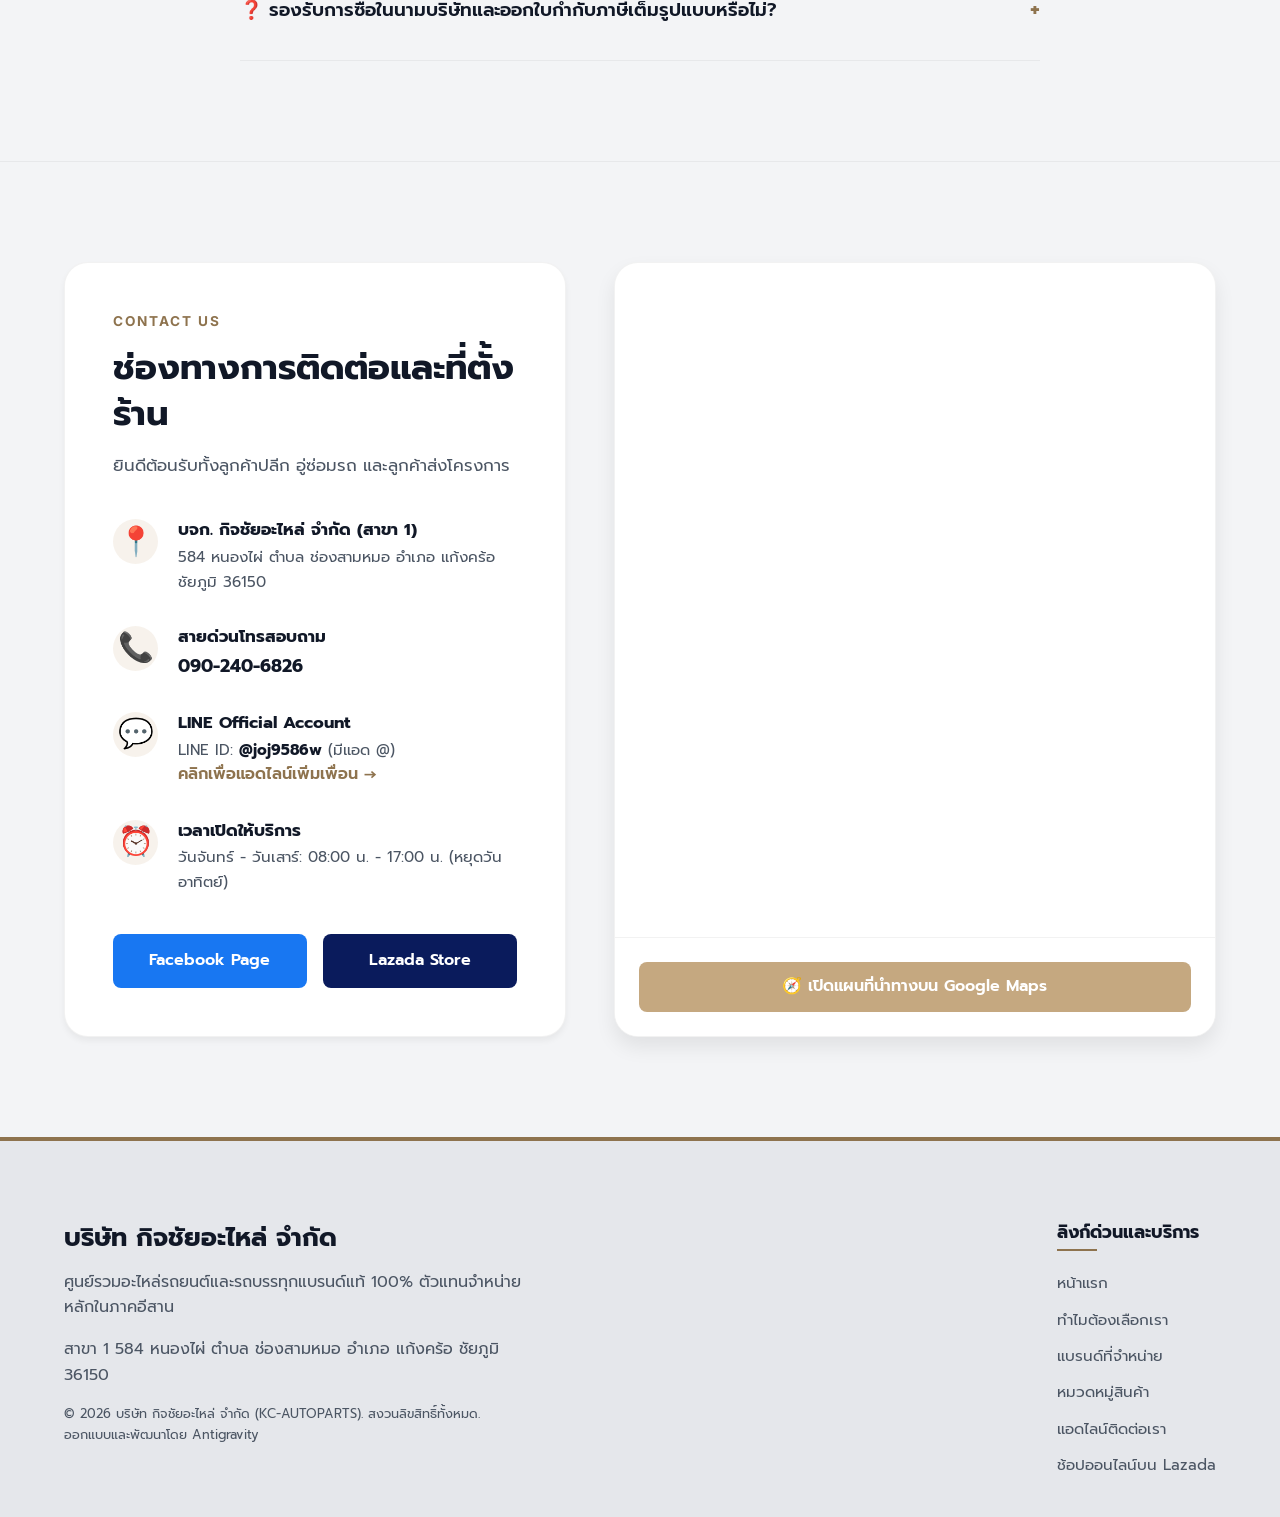
==== commit 79db3054: "Upgrade to Landing Page V2" ====
--- a/index.html
+++ b/index.html
@@ -3,513 +3,712 @@
 <head>
     <meta charset="UTF-8">
     <meta name="viewport" content="width=device-width, initial-scale=1.0">
-    <title>บจก. กิจชัยอะไหล่ (แก้งคร้อ) | ศูนย์รวมอะไหล่รถยนต์และน้ำมันเครื่องครบวงจร</title>
-    <meta name="description" content="บริษัท กิจชัยอะไหล่ จำกัด (KC-AUTOPARTS) อำเภอแก้งคร้อ จังหวัดชัยภูมิ จำหน่ายอะไหล่รถยนต์แท้และทดแทนทุกชนิด น้ำมันเครื่อง PETRONAS, Castrol และแบรนด์ชั้นนำ พร้อมจัดส่งทั่วประเทศ โทร. 090-240-6826">
-    
-    <!-- Google Fonts: Kanit -->
+    <meta name="description" content="บจก. กิจชัยอะไหล่ (แก้งคร้อ) - ศูนย์กระจายอะไหล่รถยนต์ อะไหล่รถบรรทุก แท้ 100% ตัวแทนจำหน่ายแบรนด์ชั้นนำระดับโลก PETRONAS, TRW, FB, KYB, EXEDY, NSK, SORL, LUCAS">
+    <meta name="keywords" content="กิจชัยอะไหล่, KC Autoparts, อะไหล่รถยนต์ แก้งคร้อ, อะไหล่รถบรรทุก ชัยภูมิ, ตัวแทนจำหน่าย KYB, ผ้าเบรก TRW, คลัตช์ Exedy, อะไหล่แท้ Aisin, น้ำมันเครื่อง Petronas, ลูกปืน SKF, ลูกปืน NSK, ขอนแก่นอะไหล่">
+    <title>บจก. กิจชัยอะไหล่ | ศูนย์กระจายอะไหล่รถยนต์และตัวแทนจำหน่ายแบรนด์ชั้นนำ</title>
+    <!-- Google Fonts -->
     <link rel="preconnect" href="https://fonts.googleapis.com">
     <link rel="preconnect" href="https://fonts.gstatic.com" crossorigin>
-    <link href="https://fonts.googleapis.com/css2?family=Kanit:wght@200;300;400;500;600;700&family=Outfit:wght@300;400;500;600;700&display=swap" rel="stylesheet">
-    
-    <!-- Lucide Icons -->
-    <script src="https://unpkg.com/lucide@latest"></script>
-    
-    <!-- Stylesheet -->
-    <link rel="stylesheet" href="index.css">
+    <link href="https://fonts.googleapis.com/css2?family=Prompt:wght@300;400;500;600;700&family=Inter:wght@300;400;500;600;700&display=swap" rel="stylesheet">
+    <!-- Main Style Sheet -->
+    <link rel="stylesheet" href="style.css">
 </head>
 <body>
 
-    <!-- Header Navigation -->
-    <header class="header" id="mainHeader">
+    <!-- TOP ANNOUNCEMENT BAR -->
+    <div class="top-bar">
+        <div class="container top-bar-container">
+            <div class="top-bar-left">
+                <span>📍 พิกัดหน้าร้าน: อ.แก้งคร้อ จ.ชัยภูมิ (บริการจัดส่งทั่วประเทศ)</span>
+            </div>
+            <div class="top-bar-right">
+                <a href="tel:0902406826">📞 โทรสอบถาม: 090-240-6826</a>
+                <span class="divider">|</span>
+                <span>⏰ เวลาทำการ: จันทร์ - เสาร์ 08:00 - 17:00 น. (หยุดวันอาทิตย์)</span>
+            </div>
+        </div>
+    </div>
+
+    <!-- MAIN NAVBAR -->
+    <header class="main-header">
         <div class="container header-container">
-            <a href="#" class="logo">
-                <span class="logo-icon"><i data-lucide="cog"></i></span>
-                <div class="logo-text">
-                    <h1>กิจชัยอะไหล่</h1>
-                    <span>KC-AUTOPARTS</span>
-                </div>
+            <a href="#" class="brand-logo">
+                <span class="logo-main">กิจชัยอะไหล่</span>
+                <span class="logo-sub">KC-AUTOPARTS</span>
             </a>
             
-            <button class="menu-toggle" id="menuToggle" aria-label="เปิดเมนู">
-                <i data-lucide="menu"></i>
-            </button>
-            
-            <nav class="nav" id="navMenu">
-                <ul class="nav-list">
-                    <li><a href="#" class="nav-link active">หน้าแรก</a></li>
-                    <li><a href="#brands" class="nav-link">แบรนด์ที่จำหน่าย</a></li>
-                    <li><a href="#about" class="nav-link">ทำไมต้องเลือกเรา</a></li>
-                    <li><a href="#contact" class="nav-link">ติดต่อสอบถาม</a></li>
-                </ul>
+            <nav class="nav-menu" id="navMenu">
+                <a href="#" class="nav-link active">หน้าแรก</a>
+                <a href="#why-us" class="nav-link">ทำไมต้องเลือกเรา</a>
+                <a href="#brands" class="nav-link">แบรนด์ที่จำหน่าย</a>
+                <a href="#categories" class="nav-link">หมวดหมู่สินค้า</a>
+                <a href="#gallery" class="nav-link">ภาพหน้าร้าน</a>
+                <a href="#contact" class="nav-link">ติดต่อเรา</a>
             </nav>
-            
-            <div class="header-cta">
-                <a href="tel:0902406826" class="btn btn-phone btn-sm">
-                    <i data-lucide="phone"></i>
-                    <span>090-240-6826</span>
+
+            <div class="nav-actions">
+                <a href="https://line.me/ti/p/~@joj9586w" target="_blank" class="btn btn-green btn-nav-cta">
+                    <svg viewBox="0 0 24 24" width="20" height="20" fill="currentColor"><path d="M24 10.304c0-5.369-5.383-9.738-12-9.738S0 4.935 0 10.304c0 4.81 4.26 8.847 10.014 9.578.39.082.92.257 1.054.59.123.308.08.79.039 1.102-.04.308-.184 1.25-.224 1.517-.067.43-.314 1.684 1.353.918 1.667-.767 9.012-5.31 12.28-9.088C22.684 13.064 24 11.758 24 10.304zm-16.744.908H5.97a.38.38 0 01-.38-.38v-3.79a.38.38 0 01.38-.38.38.38 0 01.38.38v3.41h1.286a.38.38 0 01.38.38.38.38 0 01-.38.38zm2.253-.38a.38.38 0 01-.38.38h-.758a.38.38 0 01-.38-.38v-3.79a.38.38 0 01.38-.38h.758c.21 0 .38.17.38.38v3.79zm-.758-.758h.379v-2.274h-.379v2.274zm4.246.758a.38.38 0 01-.302.148H12c-.21 0-.38-.17-.38-.38v-3.79c0-.21.17-.38.38-.38h.76c.21 0 .38.17.38.38v2.492l1.326-2.68a.377.377 0 01.442-.206c.196.05.321.242.276.438L13.88 9.54h1.173a.38.38 0 01.38.38.38.38 0 01-.38.38h-1.306zm3.32-.423c-.097.23-.332.378-.58.378h-1.286a.38.38 0 01-.38-.38v-3.79a.38.38 0 01.38-.38h1.286c.248 0 .483.148.58.378a.38.38 0 01-.7.294h-.786v1.137h.786a.38.38 0 010 .758h-.786v1.137h.786c.328 0 .614-.2.699-.516a.38.38 0 01.716.191z"/></svg>
+                    <span>ไลน์หาเรา</span>
                 </a>
+                <button class="menu-toggle" id="menuToggle" aria-label="เปิดเมนู">
+                    <span class="bar"></span>
+                    <span class="bar"></span>
+                    <span class="bar"></span>
+                </button>
             </div>
         </div>
     </header>
 
-    <!-- Hero Section -->
-    <section class="hero">
-        <div class="hero-image-bg"></div>
+    <!-- HERO SECTION -->
+    <section class="hero-section">
         <div class="container hero-container">
             <div class="hero-content">
-                <span class="hero-tag">
-                    <i data-lucide="award"></i>
-                    <span>ประสบการณ์ความไว้วางใจกว่า 30 ปี</span>
-                </span>
-                <h2 class="hero-title">ศูนย์รวมอะไหล่รถยนต์<br>และน้ำมันเครื่อง <span class="highlight">ครบวงจร</span></h2>
-                <p class="hero-subtitle">บจก. กิจชัยอะไหล่ (แก้งคร้อ) ตัวแทนจำหน่ายน้ำมันหล่อลื่น PETRONAS อย่างเป็นทางการ และแหล่งรวมอะไหล่แท้/ทดแทนแบรนด์ดังระดับโลกกว่า 100,000 รายการ เช็กราคาตรงรุ่น รวดเร็ว ทันใจ</p>
+                <div class="badge-trust">
+                    <span class="badge-icon">🏎️</span>
+                    <span class="badge-text">ศูนย์กระจายอะไหล่รถยนต์และตัวแทนจำหน่ายแบรนด์ชั้นนำ</span>
+                </div>
+                <h1 class="hero-title">ศูนย์รวมอะไหล่รถยนต์แท้<br><span class="text-highlight">ครบ จบ ในที่เดียว</span></h1>
+                <p class="hero-subtitle">
+                    จำหน่ายอะไหล่รถยนต์และรถบรรทุกคุณภาพสูง ทั้งปลีกและส่ง ได้มาตรฐานของแท้ 100% 
+                    พร้อมสต๊อกแบรนด์ระดับโลก และทีมงานผู้เชี่ยวชาญตรวจสอบชิ้นส่วนตรงรุ่นทันที
+                </p>
                 <div class="hero-actions">
-                    <a href="https://line.me/ti/p/~@joj9586w" target="_blank" class="btn btn-primary btn-lg">
-                        <i data-lucide="message-square"></i>
-                        <span>สอบถามราคาทาง LINE (@joj9586w)</span>
+                    <a href="https://line.me/ti/p/~@joj9586w" target="_blank" class="btn btn-green btn-large">
+                        <svg viewBox="0 0 24 24" width="24" height="24" fill="currentColor"><path d="M24 10.304c0-5.369-5.383-9.738-12-9.738S0 4.935 0 10.304c0 4.81 4.26 8.847 10.014 9.578.39.082.92.257 1.054.59.123.308.08.79.039 1.102-.04.308-.184 1.25-.224 1.517-.067.43-.314 1.684 1.353.918 1.667-.767 9.012-5.31 12.28-9.088C22.684 13.064 24 11.758 24 10.304zm-16.744.908H5.97a.38.38 0 01-.38-.38v-3.79a.38.38 0 01.38-.38.38.38 0 01.38.38v3.41h1.286a.38.38 0 01.38.38.38.38 0 01-.38.38zm2.253-.38a.38.38 0 01-.38.38h-.758a.38.38 0 01-.38-.38v-3.79a.38.38 0 01.38-.38h.758c.21 0 .38.17.38.38v3.79zm-.758-.758h.379v-2.274h-.379v2.274zm4.246.758a.38.38 0 01-.302.148H12c-.21 0-.38-.17-.38-.38v-3.79c0-.21.17-.38.38-.38h.76c.21 0 .38.17.38.38v2.492l1.326-2.68a.377.377 0 01.442-.206c.196.05.321.242.276.438L13.88 9.54h1.173a.38.38 0 01.38.38.38.38 0 01-.38.38h-1.306zm3.32-.423c-.097.23-.332.378-.58.378h-1.286a.38.38 0 01-.38-.38v-3.79a.38.38 0 01.38-.38h1.286c.248 0 .483.148.58.378a.38.38 0 01-.7.294h-.786v1.137h.786a.38.38 0 010 .758h-.786v1.137h.786c.328 0 .614-.2.699-.516a.38.38 0 01.716.191z"/></svg>
+                        <span>🟢 สอบถามผ่าน LINE</span>
                     </a>
-                    <a href="https://www.lazada.co.th/shop/kc-autoparts/" target="_blank" class="btn btn-outline btn-lg">
-                        <i data-lucide="shopping-bag"></i>
-                        <span>เลือกช้อปบน LAZADA</span>
+                    <a href="https://m.me/Kijchaialai.KK" target="_blank" class="btn btn-blue btn-large">
+                        <svg viewBox="0 0 24 24" width="24" height="24" fill="currentColor"><path d="M12 2C6.477 2 2 6.145 2 11.258c0 2.914 1.455 5.518 3.735 7.21v3.743c0 .285.317.46.558.31l4.137-2.583a12.87 12.87 0 0 0 1.57.098c5.523 0 10-4.146 10-9.258C22 6.145 17.523 2 12 2zm1.096 12.012l-2.488-2.658-4.848 2.658 5.334-5.666 2.532 2.658 4.804-2.658-5.334 5.666z"/></svg>
+                        <span>🔵 ทักทายผ่าน Messenger</span>
                     </a>
+                    <a href="#rfq-section" class="btn btn-orange btn-large">
+                        <span>📋 ขอใบเสนอราคาด่วน</span>
+                    </a>
                 </div>
             </div>
             
-            <div class="hero-image-wrapper">
-                <div class="hero-image-bg"></div>
-                <div class="hero-image-card">
-                    <img src="https://images.unsplash.com/photo-1486006920555-c77dce18193b?q=80&w=600&auto=format&fit=crop" alt="อะไหล่รถยนต์พรีเมียม กิจชัยอะไหล่">
-                </div>
-            </div>
-        </div>
-    </section>
-
-    <!-- Stats Section -->
+            <div class="hero-visual">
+                <div class="car-brands-container">
+                    <span class="brands-title">รองรับอะไหล่รถยนต์ยี่ห้อชั้นนำ</span>
+                    <img src="assets/car_brands.jpg" alt="ยี่ห้อรถยนต์ที่รองรับ" class="car-brands-img">
+                </div>
+            </div>
+        </div>
+    </section>
+
+    <!-- WHY CHOOSE US SECTION -->
+    <section class="why-us-section" id="why-us">
+        <div class="container">
+            <div class="section-header text-center">
+                <span class="section-tagline">WHY CHOOSE US</span>
+                <h2 class="section-title text-navy">ทำไมลูกค้าและอู่ซ่อมรถชั้นนำจึงเลือกเรา</h2>
+                <div class="title-underline"></div>
+                <p class="section-desc">ด้วยประสบการณ์ยาวนานและการคัดสรรผลิตภัณฑ์ที่มีมาตรฐาน ทำให้เราได้รับความไว้วางใจมาโดยตลอด</p>
+            </div>
+
+            <div class="why-us-grid">
+                <!-- Feature 1 -->
+                <div class="feature-card">
+                    <div class="feature-icon">🛡️</div>
+                    <h3 class="feature-title">สินค้าแท้ 100%</h3>
+                    <p class="feature-text">ไม่มีปนของเทียม สินค้าทุกชิ้นส่งตรงจากผู้จัดจำหน่ายแบรนด์อย่างเป็นทางการ การันตีความปลอดภัย</p>
+                </div>
+                <!-- Feature 2 -->
+                <div class="feature-card">
+                    <div class="feature-icon">🏅</div>
+                    <h3 class="feature-title">ตัวแทนแบรนด์ชั้นนำ</h3>
+                    <p class="feature-text">เป็นผู้จัดจำหน่ายแบรนด์อะไหล่และน้ำมันหล่อลื่นระดับโลกอย่างเป็นทางการ มั่นใจได้ในมาตรฐาน</p>
+                </div>
+                <!-- Feature 3 -->
+                <div class="feature-card">
+                    <div class="feature-icon">🏪</div>
+                    <h3 class="feature-title">สต๊อกสินค้าพร้อมส่ง</h3>
+                    <p class="feature-text">มีคลังสินค้าขนาดใหญ่ในพื้นที่ ไม่ต้องรอสั่งจองนาน มีสินค้าพร้อมส่งให้ลูกค้าได้ทันที</p>
+                </div>
+                <!-- Feature 4 -->
+                <div class="feature-card">
+                    <div class="feature-icon">🔍</div>
+                    <h3 class="feature-title">ทีมเช็กอะไหล่ตรงรุ่น</h3>
+                    <p class="feature-text">บริการเช็กอะไหล่จากเลขตัวถังรถยนต์ (VIN) และส่งรูปเทียบก่อนชำระเงิน หมดกังวลเรื่องการสั่งผิดขนาด</p>
+                </div>
+                <!-- Feature 5 -->
+                <div class="feature-card">
+                    <div class="feature-icon">📜</div>
+                    <h3 class="feature-title">การรับประกันสินค้า</h3>
+                    <p class="feature-text">สินค้ารับประกันคุณภาพจากผู้ผลิตโดยตรง พร้อมเงื่อนไขการเคลมและเปลี่ยนคืนสินค้าที่เป็นธรรม</p>
+                </div>
+                <!-- Feature 6 -->
+                <div class="feature-card">
+                    <div class="feature-icon">🚚</div>
+                    <h3 class="feature-title">ส่งด่วนทั่วประเทศ</h3>
+                    <p class="feature-text">แพ็กและจัดส่งสินค้าอย่างแน่นหนาผ่านขนส่งชั้นนำใน 24 ชั่วโมง ครอบคลุมพื้นที่ 77 จังหวัดทั่วไทย</p>
+                </div>
+            </div>
+        </div>
+    </section>
+
+    <!-- BRANDS GRID SECTION - CLEAN LOGO PLATES ON CONTRAST CONTAINER -->
+    <section class="brands-section" id="brands">
+        <div class="container">
+            <div class="section-header text-center">
+                <span class="section-tagline">AUTHORIZED DISTRIBUTOR</span>
+                <h2 class="section-title text-navy">ตัวแทนจำหน่ายแบรนด์มาตรฐานระดับโลก</h2>
+                <div class="title-underline"></div>
+                <p class="section-desc">เราได้รับการแต่งตั้งและนำเข้าสินค้าแท้ 100% จากผู้ผลิตแบรนด์ชั้นนำ</p>
+            </div>
+
+            <!-- UNIFIED LOGO GRID (CORE BRANDS DISPLAYED FIRST) -->
+            <div class="brands-grid">
+                <!-- Core 8 Brands -->
+                <div class="brand-item-logo">
+                    <img src="assets/logos/petronas.svg" alt="PETRONAS">
+                    <span>PETRONAS</span>
+                    <p>น้ำมันหล่อลื่นเกรดพรีเมียม</p>
+                </div>
+                <div class="brand-item-logo">
+                    <img src="assets/logos/trw.svg" alt="TRW">
+                    <span>TRW</span>
+                    <p>ระบบเบรกและความปลอดภัย</p>
+                </div>
+                <div class="brand-item-logo">
+                    <img src="assets/logos/fb_battery.png" alt="FB BATTERY">
+                    <span>FB BATTERY</span>
+                    <p>แบตเตอรี่รถยนต์พลังงานสูง</p>
+                </div>
+                <div class="brand-item-logo">
+                    <img src="assets/logos/kyb.svg" alt="KYB">
+                    <span>KYB</span>
+                    <p>ช่วงล่างและโช้คอัพ</p>
+                </div>
+                <div class="brand-item-logo">
+                    <img src="assets/logos/exedy.png" alt="EXEDY">
+                    <span>EXEDY</span>
+                    <p>ระบบคลัตช์และแรงส่งกำลัง</p>
+                </div>
+                <div class="brand-item-logo">
+                    <img src="assets/logos/nsk.svg" alt="NSK">
+                    <span>NSK</span>
+                    <p>ลูกปืนล้อและตลับลูกปืนหลัก</p>
+                </div>
+                <div class="brand-item-logo">
+                    <img src="assets/logos/sorl.svg" alt="SORL">
+                    <span>SORL</span>
+                    <p>ระบบลมและอะไหล่รถบรรทุก</p>
+                </div>
+                <div class="brand-item-logo">
+                    <img src="assets/logos/lucas.svg" alt="LUCAS">
+                    <span>LUCAS</span>
+                    <p>ชิ้นส่วนและระบบไฟฟ้ารถยนต์</p>
+                </div>
+
+                <!-- Secondary 20 Partner Brands -->
+                <div class="brand-item-logo mini">
+                    <img src="assets/logos/aisin.svg" alt="AISIN">
+                    <span>AISIN</span>
+                </div>
+                <div class="brand-item-logo mini">
+                    <img src="assets/logos/bosch.svg" alt="BOSCH">
+                    <span>BOSCH</span>
+                </div>
+                <div class="brand-item-logo mini">
+                    <img src="assets/logos/brembo.svg" alt="BREMBO">
+                    <span>BREMBO</span>
+                </div>
+                <div class="brand-item-logo mini">
+                    <img src="assets/logos/castrol.svg" alt="CASTROL">
+                    <span>CASTROL</span>
+                </div>
+                <div class="brand-item-logo mini">
+                    <img src="assets/logos/delphi.svg" alt="DELPHI">
+                    <span>DELPHI</span>
+                </div>
+                <div class="brand-item-logo mini">
+                    <img src="assets/logos/fag.svg" alt="FAG">
+                    <span>FAG</span>
+                </div>
+                <div class="brand-item-logo mini">
+                    <img src="assets/logos/furio.svg" alt="FURIO">
+                    <span>FURIO</span>
+                </div>
+                <div class="brand-item-logo mini">
+                    <img src="assets/logos/girling.svg" alt="GIRLING">
+                    <span>GIRLING</span>
+                </div>
+                <div class="brand-item-logo mini">
+                    <img src="assets/logos/hella.svg" alt="HELLA">
+                    <span>HELLA</span>
+                </div>
+                <div class="brand-item-logo mini">
+                    <img src="assets/logos/ina.svg" alt="INA">
+                    <span>INA</span>
+                </div>
+                <div class="brand-item-logo mini">
+                    <img src="assets/logos/ktk.svg" alt="KTK">
+                    <span>KTK</span>
+                </div>
+                <div class="brand-item-logo mini">
+                    <img src="assets/logos/luk.svg" alt="LUK">
+                    <span>LUK</span>
+                </div>
+                <div class="brand-item-logo mini">
+                    <img src="assets/logos/monroe.svg" alt="MONROE">
+                    <span>MONROE</span>
+                </div>
+                <div class="brand-item-logo mini">
+                    <img src="assets/logos/nissin.svg" alt="NISSIN">
+                    <span>NISSIN</span>
+                </div>
+                <div class="brand-item-logo mini">
+                    <img src="assets/logos/optibelt.svg" alt="OPTIBELT">
+                    <span>OPTIBELT</span>
+                </div>
+                <div class="brand-item-logo mini">
+                    <img src="assets/logos/philips.svg" alt="PHILIPS">
+                    <span>PHILIPS</span>
+                </div>
+                <div class="brand-item-logo mini">
+                    <img src="assets/logos/skr.svg" alt="SKR">
+                    <span>SKR</span>
+                </div>
+                <div class="brand-item-logo mini">
+                    <img src="assets/logos/valeo.svg" alt="VALEO">
+                    <span>VALEO</span>
+                </div>
+                <div class="brand-item-logo mini">
+                    <img src="assets/logos/wip_wellinterparts.svg" alt="WIP">
+                    <span>WIP</span>
+                </div>
+                <div class="brand-item-logo mini">
+                    <img src="assets/logos/wix.svg" alt="WIX">
+                    <span>WIX</span>
+                </div>
+            </div>
+        </div>
+    </section>
+
+    <!-- PRODUCT CATEGORIES SECTION - USING LOCAL IMAGES FROM ASSETS/IMAGES -->
+    <section class="categories-section" id="categories">
+        <div class="container">
+            <div class="section-header text-center">
+                <span class="section-tagline">PRODUCT CATEGORIES</span>
+                <h2 class="section-title text-navy">หมวดหมู่สินค้าและระบบอะไหล่ที่พร้อมให้บริการ</h2>
+                <div class="title-underline"></div>
+                <p class="section-desc">สินค้าครบวงจรสำหรับรถยนต์ส่วนบุคคล รถกระบะ และรถบรรทุก ครอบคลุมทุกระบบหลัก</p>
+            </div>
+
+            <div class="categories-grid">
+                <!-- Category 1 -->
+                <div class="category-card-img">
+                    <div class="cat-image-wrapper">
+                        <img src="assets/images/engine_system.jpg" alt="ระบบเครื่องยนต์">
+                    </div>
+                    <div class="cat-content">
+                        <h3 class="category-name">ระบบเครื่องยนต์</h3>
+                        <p class="category-desc">ฝาสูบ, ประเก็นชุดใหญ่, วาล์วไอดี-ไอเสีย อะไหล่ภายในเครื่องยนต์จากแบรนด์ดัง</p>
+                        <a href="https://line.me/ti/p/~@joj9586w" target="_blank" class="cat-link">สอบถามอะไหล่เครื่องยนต์ &rarr;</a>
+                    </div>
+                </div>
+                <!-- Category 2 -->
+                <div class="category-card-img">
+                    <div class="cat-image-wrapper">
+                        <img src="assets/images/suspension_system.jpg" alt="ระบบช่วงล่าง">
+                    </div>
+                    <div class="cat-content">
+                        <h3 class="category-name">ระบบช่วงล่าง</h3>
+                        <p class="category-desc">โช้คอัพแท้ KYB, ลูกหมาก, บูชหิ้วเครื่อง, และชิ้นส่วนช่วงล่างรถกระบะ/รถบรรทุก</p>
+                        <a href="https://line.me/ti/p/~@joj9586w" target="_blank" class="cat-link">สอบถามอะไหล่ช่วงล่าง &rarr;</a>
+                    </div>
+                </div>
+                <!-- Category 3 -->
+                <div class="category-card-img">
+                    <div class="cat-image-wrapper">
+                        <img src="assets/images/braking_system.jpg" alt="ระบบเบรก">
+                    </div>
+                    <div class="cat-content">
+                        <h3 class="category-name">ระบบเบรก</h3>
+                        <p class="category-desc">ผ้าเบรกและจานเบรกเซรามิก TRW/AISIN, สายอ่อนเบรก, แม่ปั๊ม และน้ำมันเบรก</p>
+                        <a href="https://line.me/ti/p/~@joj9586w" target="_blank" class="cat-link">สอบถามอะไหล่ระบบเบรก &rarr;</a>
+                    </div>
+                </div>
+                <!-- Category 4 -->
+                <div class="category-card-img">
+                    <div class="cat-image-wrapper">
+                        <img src="assets/images/clutch_system.jpg" alt="ระบบคลัตช์">
+                    </div>
+                    <div class="cat-content">
+                        <h3 class="category-name">ระบบคลัตช์</h3>
+                        <p class="category-desc">แผ่นคลัตช์, หวีคลัตช์ และลูกปืนกดคลัตช์คุณภาพแบรนด์ดังระดับโลก EXEDY และ AISIN</p>
+                        <a href="https://line.me/ti/p/~@joj9586w" target="_blank" class="cat-link">สอบถามอะไหล่ระบบคลัตช์ &rarr;</a>
+                    </div>
+                </div>
+                <!-- Category 5 -->
+                <div class="category-card-img">
+                    <div class="cat-image-wrapper">
+                        <img src="assets/images/lighting_system.jpg" alt="ระบบไฟและแสงสว่าง">
+                    </div>
+                    <div class="cat-content">
+                        <h3 class="category-name">ระบบไฟและแสงสว่าง</h3>
+                        <p class="category-desc">หลอดไฟหน้ารถยนต์ Philips/Hella, ไฟท้ายรถบรรทุก, ฟิวส์ และแบตเตอรี่รถยนต์ FB</p>
+                        <a href="https://line.me/ti/p/~@joj9586w" target="_blank" class="cat-link">สอบถามระบบไฟ &rarr;</a>
+                    </div>
+                </div>
+                <!-- Category 6 -->
+                <div class="category-card-img">
+                    <div class="cat-image-wrapper">
+                        <img src="assets/images/lubrication_system.jpg" alt="น้ำมันเครื่องและหล่อลื่น">
+                    </div>
+                    <div class="cat-content">
+                        <h3 class="category-name">น้ำมันเครื่องและหล่อลื่น</h3>
+                        <p class="category-desc">น้ำมันหล่อลื่นดีเซล/เบนซินสังเคราะห์แท้ 100% Petronas, Furio, Castrol, Gulf Western, Polzar</p>
+                        <a href="https://line.me/ti/p/~@joj9586w" target="_blank" class="cat-link">สอบถามน้ำมันหล่อลื่น &rarr;</a>
+                    </div>
+                </div>
+                <!-- Category 7 -->
+                <div class="category-card-img">
+                    <div class="cat-image-wrapper">
+                        <img src="assets/images/bearings_system.jpg" alt="ตลับลูกปืน">
+                    </div>
+                    <div class="cat-content">
+                        <h3 class="category-name">ตลับลูกปืน</h3>
+                        <p class="category-desc">ตลับลูกปืนล้อ ลูกปืนเกียร์ และตลับลูกปืนอุตสาหกรรม มาตรฐานแท้จาก NSK และ SKF</p>
+                        <a href="https://line.me/ti/p/~@joj9586w" target="_blank" class="cat-link">สอบถามตลับลูกปืน &rarr;</a>
+                    </div>
+                </div>
+                <!-- Category 8 -->
+                <div class="category-card-img">
+                    <div class="cat-image-wrapper">
+                        <img src="assets/images/drivetrain_system.jpg" alt="ระบบส่งกำลังและซีล">
+                    </div>
+                    <div class="cat-content">
+                        <h3 class="category-name">ระบบส่งกำลังและซีล</h3>
+                        <p class="category-desc">สายพานพัดลม ซีลคอหน้า-คอหลัง โอริง ซีลยางทนน้ำมันและทนความร้อนสูง</p>
+                        <a href="https://line.me/ti/p/~@joj9586w" target="_blank" class="cat-link">สอบถามระบบส่งกำลัง &rarr;</a>
+                    </div>
+                </div>
+            </div>
+        </div>
+    </section>
+
+    <!-- TRUST STATS SECTION -->
     <section class="stats-section">
+        <div class="container stats-grid">
+            <div class="stat-item">
+                <div class="stat-number">30+</div>
+                <div class="stat-label">แบรนด์ชั้นนำระดับโลก</div>
+            </div>
+            <div class="divider-v"></div>
+            <div class="stat-item">
+                <div class="stat-number">20,000+</div>
+                <div class="stat-label">รายการสินค้าในสต๊อก</div>
+            </div>
+            <div class="divider-v"></div>
+            <div class="stat-item">
+                <div class="stat-number">20+</div>
+                <div class="stat-label">ปีแห่งความไว้วางใจและการบริการ</div>
+            </div>
+            <div class="divider-v"></div>
+            <div class="stat-item">
+                <div class="stat-number">77</div>
+                <div class="stat-label">จังหวัดจัดส่งครอบคลุมทั่วประเทศ</div>
+            </div>
+        </div>
+    </section>
+
+    <!-- INTERACTIVE QUERY WIDGET SECTION -->
+    <section class="rfq-section" id="rfq-section">
+        <div class="container rfq-container">
+            <div class="rfq-info">
+                <span class="section-tagline">GET A QUOTE</span>
+                <h2 class="section-title text-white">เช็กราคาอะไหล่ตรงรุ่นด่วน</h2>
+                <p class="rfq-text">
+                    กรอกข้อมูลเบื้องต้นเกี่ยวกับรถยนต์และอะไหล่ที่คุณต้องการ 
+                    ระบบจะสร้างลิงก์สำหรับส่งข้อความแชทส่งให้ผู้เชี่ยวชาญตรวจสอบได้ทันทีฟรี!
+                </p>
+                <div class="phone-card">
+                    <span class="phone-icon">📞</span>
+                    <div>
+                        <h4>สายด่วนบริการลูกค้า</h4>
+                        <p class="phone-numbers"><a href="tel:0902406826" class="phone-numbers-link">090-240-6826</a></p>
+                    </div>
+                </div>
+            </div>
+
+            <div class="rfq-form-card">
+                <h3 class="form-title">แบบฟอร์มตรวจสอบอะไหล่</h3>
+                <form id="rfqForm">
+                    <div class="form-group">
+                        <label for="carBrand">ยี่ห้อรถยนต์ / รถบรรทุก</label>
+                        <select id="carBrand" required>
+                            <option value="">-- เลือกยี่ห้อรถยนต์ --</option>
+                            <option value="Toyota">TOYOTA (โตโยต้า)</option>
+                            <option value="Isuzu">ISUZU (อีซูซุ)</option>
+                            <option value="Hino">HINO (ฮีโน่)</option>
+                            <option value="Honda">HONDA (ฮอนด้า)</option>
+                            <option value="Mitsubishi">MITSUBISHI (มิตซูบิชิ)</option>
+                            <option value="Nissan">NISSAN (นิสสัน)</option>
+                            <option value="Ford">FORD (ฟอร์ด)</option>
+                            <option value="Other">ยี่ห้ออื่น ๆ / รถบรรทุกอื่น ๆ</option>
+                        </select>
+                    </div>
+
+                    <div class="form-group">
+                        <label for="carModel">รุ่นรถยนต์ / ปี / รหัสตัวถัง (ถ้ามี)</label>
+                        <input type="text" id="carModel" placeholder="ตัวอย่าง: Hilux Revo ปี 2018 หรือ รหัสตัวถัง 17 หลัก" required>
+                    </div>
+
+                    <div class="form-group">
+                        <label for="partCategory">ประเภทอะไหล่ที่ต้องการ</label>
+                        <select id="partCategory" required>
+                            <option value="">-- เลือกหมวดหมู่ชิ้นส่วน --</option>
+                            <option value="Engine">ระบบเครื่องยนต์ (ประเก็น, ฝาสูบ, วาล์ว)</option>
+                            <option value="Suspension">ระบบช่วงล่าง (โช้คอัพ, บูช, ลูกหมาก)</option>
+                            <option value="Braking">ระบบเบรก (ผ้าเบรก, จานเบรก)</option>
+                            <option value="Clutch">ระบบคลัตช์ (แผ่นคลัตช์, หวีคลัตช์)</option>
+                            <option value="Bearings">ตลับลูกปืน (ลูกปืนล้อ, ลูกปืนเกียร์)</option>
+                            <option value="Lubricants">น้ำมันเครื่อง / สารหล่อลื่น</option>
+                            <option value="Drivetrain">ระบบส่งกำลังและซีลยาง</option>
+                            <option value="Electrical">ระบบไฟ / แบตเตอรี่</option>
+                        </select>
+                    </div>
+
+                    <div class="form-group">
+                        <label for="additionalNotes">รายละเอียดอะไหล่เพิ่มเติม</label>
+                        <textarea id="additionalNotes" rows="3" placeholder="ตัวอย่าง: ต้องการแผ่นคลัตช์ EXEDY ของแท้ตรงรุ่น และน้ำมันเครื่อง PETRONAS Syntium"></textarea>
+                    </div>
+
+                    <button type="submit" class="btn btn-green btn-full">
+                        <svg viewBox="0 0 24 24" width="20" height="20" fill="currentColor"><path d="M24 10.304c0-5.369-5.383-9.738-12-9.738S0 4.935 0 10.304c0 4.81 4.26 8.847 10.014 9.578.39.082.92.257 1.054.59.123.308.08.79.039 1.102-.04.308-.184 1.25-.224 1.517-.067.43-.314 1.684 1.353.918 1.667-.767 9.012-5.31 12.28-9.088C22.684 13.064 24 11.758 24 10.304zm-16.744.908H5.97a.38.38 0 01-.38-.38v-3.79a.38.38 0 01.38-.38.38.38 0 01.38.38v3.41h1.286a.38.38 0 01.38.38.38.38 0 01-.38.38zm2.253-.38a.38.38 0 01-.38.38h-.758a.38.38 0 01-.38-.38v-3.79a.38.38 0 01.38-.38h.758c.21 0 .38.17.38.38v3.79zm-.758-.758h.379v-2.274h-.379v2.274zm4.246.758a.38.38 0 01-.302.148H12c-.21 0-.38-.17-.38-.38v-3.79c0-.21.17-.38.38-.38h.76c.21 0 .38.17.38.38v2.492l1.326-2.68a.377.377 0 01.442-.206c.196.05.321.242.276.438L13.88 9.54h1.173a.38.38 0 01.38.38.38.38 0 01-.38.38h-1.306zm3.32-.423c-.097.23-.332.378-.58.378h-1.286a.38.38 0 01-.38-.38v-3.79a.38.38 0 01.38-.38h1.286c.248 0 .483.148.58.378a.38.38 0 01-.7.294h-.786v1.137h.786a.38.38 0 010 .758h-.786v1.137h.786c.328 0 .614-.2.699-.516a.38.38 0 01.716.191z"/></svg>
+                        <span>คัดลอกรายละเอียดแล้วแชททาง LINE</span>
+                    </button>
+                </form>
+            </div>
+        </div>
+    </section>
+
+    <!-- STOREFRONT GALLERY SECTION - ONE SINGLE STOREFRONT PHOTO ONLY -->
+    <section class="gallery-section" id="gallery">
         <div class="container">
-            <div class="stats-grid">
-                <div class="stat-card">
-                    <div class="stat-icon"><i data-lucide="shield-check"></i></div>
-                    <div class="stat-number">30+</div>
-                    <div class="stat-label">ปีแห่งความไว้วางใจหน้าร้าน</div>
-                </div>
-                <div class="stat-card">
-                    <div class="stat-icon"><i data-lucide="package"></i></div>
-                    <div class="stat-number">100k+</div>
-                    <div class="stat-label">รายการสินค้าพร้อมจัดส่ง</div>
-                </div>
-                <div class="stat-card">
-                    <div class="stat-icon"><i data-lucide="star"></i></div>
-                    <div class="stat-number">99%</div>
-                    <div class="stat-label">คะแนนรีวิวเชิงบวกบน Lazada</div>
-                </div>
-                <div class="stat-card">
-                    <div class="stat-icon"><i data-lucide="users"></i></div>
-                    <div class="stat-number">9,100+</div>
-                    <div class="stat-label">ผู้ติดตามบนช่องทางออนไลน์</div>
-                </div>
-            </div>
-        </div>
-    </section>
-
-    <!-- Scrolling Logo Marquee Section -->
-    <div class="logo-marquee-container">
-        <div class="logo-marquee-wrapper">
-            <!-- Slide 1 -->
-            <div class="logo-slide">
-                <div class="marquee-logo-item"><img src="assets/logos/petronas.svg" alt="PETRONAS"></div>
-                <div class="marquee-logo-item"><img src="https://upload.wikimedia.org/wikipedia/commons/e/ea/Castrol_logo.svg" alt="CASTROL"></div>
-                <div class="marquee-logo-item"><img src="assets/logos/bosch.svg" alt="BOSCH"></div>
-                <div class="marquee-logo-item"><img src="assets/logos/brembo.svg" alt="BREMBO"></div>
-                <div class="marquee-logo-item"><img src="assets/logos/trw.svg" alt="TRW"></div>
-                <div class="marquee-logo-item"><img src="assets/logos/exedy.png" alt="EXEDY"></div>
-                <div class="marquee-logo-item"><img src="assets/logos/fb_battery.png" alt="FB BATTERY"></div>
-                <div class="marquee-logo-item"><img src="assets/logos/furio.svg" alt="FURIO"></div>
-                <div class="marquee-logo-item"><img src="assets/logos/hella.svg" alt="HELLA"></div>
-                <div class="marquee-logo-item"><img src="assets/logos/lucas.svg" alt="LUCAS"></div>
-                <div class="marquee-logo-item"><img src="assets/logos/philips.svg" alt="PHILIPS"></div>
-                <div class="marquee-logo-item"><img src="assets/logos/kyb.svg" alt="KYB"></div>
-                <div class="marquee-logo-item"><img src="assets/logos/wix.svg" alt="WIX"></div>
-            </div>
-            <!-- Slide 2 (Duplicate for Seamless Loop) -->
-            <div class="logo-slide">
-                <div class="marquee-logo-item"><img src="assets/logos/petronas.svg" alt="PETRONAS"></div>
-                <div class="marquee-logo-item"><img src="https://upload.wikimedia.org/wikipedia/commons/e/ea/Castrol_logo.svg" alt="CASTROL"></div>
-                <div class="marquee-logo-item"><img src="assets/logos/bosch.svg" alt="BOSCH"></div>
-                <div class="marquee-logo-item"><img src="assets/logos/brembo.svg" alt="BREMBO"></div>
-                <div class="marquee-logo-item"><img src="assets/logos/trw.svg" alt="TRW"></div>
-                <div class="marquee-logo-item"><img src="assets/logos/exedy.png" alt="EXEDY"></div>
-                <div class="marquee-logo-item"><img src="assets/logos/fb_battery.png" alt="FB BATTERY"></div>
-                <div class="marquee-logo-item"><img src="assets/logos/furio.svg" alt="FURIO"></div>
-                <div class="marquee-logo-item"><img src="assets/logos/hella.svg" alt="HELLA"></div>
-                <div class="marquee-logo-item"><img src="assets/logos/lucas.svg" alt="LUCAS"></div>
-                <div class="marquee-logo-item"><img src="assets/logos/philips.svg" alt="PHILIPS"></div>
-                <div class="marquee-logo-item"><img src="assets/logos/kyb.svg" alt="KYB"></div>
-                <div class="marquee-logo-item"><img src="assets/logos/wix.svg" alt="WIX"></div>
-            </div>
-        </div>
+            <div class="section-header text-center">
+                <span class="section-tagline">OUR STORE</span>
+                <h2 class="section-title text-navy">ภาพบรรยากาศหน้าร้าน</h2>
+                <div class="title-underline"></div>
+            </div>
+
+            <div class="storefront-single-wrapper">
+                <img src="assets/storefront.jpg" alt="บจก. กิจชัยอะไหล่ หน้าร้านแก้งคร้อ" class="storefront-single-image">
+                <div class="storefront-single-caption">
+                    <h3>บริษัท กิจชัยอะไหล่ จำกัด (สาขา 1 แก้งคร้อ)</h3>
+                    <p>ศูนย์กระจายอะไหล่และน้ำมันหล่อลื่นรายใหญ่ บริการระดับพรีเมียมด้วยความโปร่งใส มั่นใจมีหน้าร้านจริง</p>
+                </div>
+            </div>
+        </div>
+    </section>
+
+    <!-- CUSTOMER REVIEWS SECTION -->
+    <section class="reviews-section">
+        <div class="container">
+            <div class="section-header text-center">
+                <span class="section-tagline">CUSTOMER REVIEWS</span>
+                <h2 class="section-title text-navy">เสียงตอบรับจากความไว้วางใจของลูกค้า</h2>
+                <div class="title-underline"></div>
+                <p class="section-desc">นี่คือความพึงพอใจบางส่วนจากช่างซ่อม เจ้าของอู่ และลูกค้ารายย่อยที่ใช้บริการเรา</p>
+            </div>
+
+            <div class="reviews-grid">
+                <!-- Review 1 -->
+                <div class="review-card">
+                    <div class="stars">⭐⭐⭐⭐⭐</div>
+                    <p class="review-comment">"สั่งของและอะไหล่ช่วงล่างไปซ่อมรถบรรทุกบ่อยมากครับ ได้สินค้าแบรนด์แท้ แพ็กของเรียบร้อยรวดเร็วทันใจ ราคาเป็นธรรมมากครับ"</p>
+                    <div class="reviewer-info">
+                        <div class="reviewer-avatar">🚗</div>
+                        <div>
+                            <h4 class="reviewer-name">ช่างเกียรติ อู่บริการยานยนต์</h4>
+                            <p class="reviewer-location">อู่ซ่อมรถบรรทุก จ.ขอนแก่น</p>
+                        </div>
+                    </div>
+                </div>
+                <!-- Review 2 -->
+                <div class="review-card">
+                    <div class="stars">⭐⭐⭐⭐⭐</div>
+                    <p class="review-comment">"เจ้าหน้าที่ช่วยตรวจสอบอะไหล่ทางไลน์ได้ดีมาก ส่งเลขตัวถังรถไปให้ เช็กของแท้แบรนด์ส่งตรงรุ่นได้ 100% เลยครับ ไม่ต้องเดาเองให้สั่งผิด"</p>
+                    <div class="reviewer-info">
+                        <div class="reviewer-avatar">🔧</div>
+                        <div>
+                            <h4 class="reviewer-name">คุณธวัชชัย การขนส่ง</h4>
+                            <p class="reviewer-location">เจ้าของธุรกิจรถพ่วง จ.ชัยภูมิ</p>
+                        </div>
+                    </div>
+                </div>
+                <!-- Review 3 -->
+                <div class="review-card">
+                    <div class="stars">⭐⭐⭐⭐⭐</div>
+                    <p class="review-comment">"บริการดีเยี่ยม อะไหล่แบรนด์ระดับโลกเพียบ ทั้งน้ำมันเครื่อง Petronas และผ้าเบรก TRW แนะนำร้านนี้สำหรับช่างและอู่ซ่อมเลยครับ เชื่อถือได้จริง"</p>
+                    <div class="reviewer-info">
+                        <div class="reviewer-avatar">📦</div>
+                        <div>
+                            <h4 class="reviewer-name">เฮียชัย ร้านอะไหล่</h4>
+                            <p class="reviewer-location">ตัวแทนจัดซื้ออะไหล่ จ.เลย</p>
+                        </div>
+                    </div>
+                </div>
+            </div>
+        </div>
+    </section>
+
+    <!-- FAQ SECTION -->
+    <section class="faq-section">
+        <div class="container">
+            <div class="section-header text-center">
+                <span class="section-tagline">FAQ</span>
+                <h2 class="section-title text-navy">คำถามที่พบบ่อย (FAQ)</h2>
+                <div class="title-underline"></div>
+            </div>
+
+            <div class="faq-accordion-container">
+                <!-- FAQ Item 1 -->
+                <div class="faq-item">
+                    <button class="faq-question">
+                        <span>❓ จะมั่นใจได้อย่างไรว่าสินค้าทั้งหมดเป็นอะไหล่แท้?</span>
+                        <span class="faq-toggle-icon">+</span>
+                    </button>
+                    <div class="faq-answer">
+                        <p>บจก. กิจชัยอะไหล่ เป็นตัวแทนจัดจำหน่ายและสั่งซื้อสินค้าตรงจากตัวแทนผู้นำเข้าอย่างเป็นทางการของแบรนด์ชั้นนำระดับโลกเท่านั้น เราการันตีสินค้าแท้ 100% หากลูกค้าตรวจพบความผิดปกติ ทางร้านยินดีคืนเงินเต็มจำนวนและช่วยแก้ปัญหาให้ทันทีครับ</p>
+                    </div>
+                </div>
+                <!-- FAQ Item 2 -->
+                <div class="faq-item">
+                    <button class="faq-question">
+                        <span>❓ บริการเช็กอะไหล่ตรงรุ่นต้องทำอย่างไร?</span>
+                        <span class="faq-toggle-icon">+</span>
+                    </button>
+                    <div class="faq-answer">
+                        <p>คุณลูกค้าสามารถแอดไลน์ทักแชทหาเจ้าหน้าที่ของร้านได้ฟรี โดยให้ข้อมูลรุ่นรถ ปีผลิต หรือดีที่สุดคือส่ง **รูปเลขตัวถังรถ 17 หลัก (เลขแชสซี)** พร้อมภาพถ่ายชิ้นส่วนอะไหล่เก่ามาให้เรา ช่างผู้เชี่ยวชาญของเราจะตรวจสอบสเปกของโรงงานเพื่อจัดส่งอะไหล่ที่ตรงรุ่นชัวร์ 100% ให้ครับ</p>
+                    </div>
+                </div>
+                <!-- FAQ Item 3 -->
+                <div class="faq-item">
+                    <button class="faq-question">
+                        <span>❓ ใช้เวลากี่วันสินค้าจะส่งถึงมือ?</span>
+                        <span class="faq-toggle-icon">+</span>
+                    </button>
+                    <div class="faq-answer">
+                        <p>สำหรับพื้นที่ในกรุงเทพฯ และภาคอีสาน (ขอนแก่น ชัยภูมิ โคราช ฯลฯ) สินค้าจะจัดส่งถึงใน 1-2 วันทำการ สำหรับจังหวัดอื่น ๆ ทั่วประเทศจะใช้เวลา 2-3 วันทำการ ทางร้านจัดส่งสินค้าออกจากคลังสินค้าทุกวันทำการผ่านขนส่งเอกชนที่มีมาตรฐานความปลอดภัย</p>
+                    </div>
+                </div>
+                <!-- FAQ Item 4 -->
+                <div class="faq-item">
+                    <button class="faq-question">
+                        <span>❓ รองรับการซื้อในนามบริษัทและออกใบกำกับภาษีเต็มรูปแบบหรือไม่?</span>
+                        <span class="faq-toggle-icon">+</span>
+                    </button>
+                    <div class="faq-answer">
+                        <p>ใช่ครับ บจก. กิจชัยอะไหล่ จดทะเบียนในรูปแบบบริษัทจำกัดอย่างถูกต้อง เราสามารถออกใบกำกับภาษีเต็มรูปแบบ (VAT) สำหรับบริษัทขนส่ง หรืออู่ซ่อมรถยนต์เพื่อนำไปยื่นบันทึกค่าใช้จ่ายได้อย่างถูกต้องตามกฎหมาย โปรดแจ้งข้อมูลผู้เสียภาษีแก่เจ้าหน้าที่ทางไลน์ขณะสั่งซื้อสินค้า</p>
+                    </div>
+                </div>
+            </div>
+        </div>
+    </section>
+
+    <!-- CONTACT & GOOGLE MAP SECTION -->
+    <section class="contact-section" id="contact">
+        <div class="container contact-container">
+            <div class="contact-info-card">
+                <span class="section-tagline">CONTACT US</span>
+                <h2 class="section-title text-navy">ช่องทางการติดต่อและที่ตั้งร้าน</h2>
+                <p class="contact-sub">ยินดีต้อนรับทั้งลูกค้าปลีก อู่ซ่อมรถ และลูกค้าส่งโครงการ</p>
+
+                <div class="contact-details-list">
+                    <div class="c-detail-item">
+                        <span class="c-icon">📍</span>
+                        <div>
+                            <h4>บจก. กิจชัยอะไหล่ จำกัด (สาขา 1)</h4>
+                            <p>584 หนองไผ่ ตำบล ช่องสามหมอ อำเภอ แก้งคร้อ ชัยภูมิ 36150</p>
+                        </div>
+                    </div>
+                    
+                    <div class="c-detail-item">
+                        <span class="c-icon">📞</span>
+                        <div>
+                            <h4>สายด่วนโทรสอบถาม</h4>
+                            <p><a href="tel:0902406826" class="contact-phone-link"><strong>090-240-6826</strong></a></p>
+                        </div>
+                    </div>
+
+                    <div class="c-detail-item">
+                        <span class="c-icon">💬</span>
+                        <div>
+                            <h4>LINE Official Account</h4>
+                            <p>LINE ID: <strong>@joj9586w</strong> (มีแอด @)</p>
+                            <a href="https://line.me/ti/p/~@joj9586w" target="_blank" class="text-link">คลิกเพื่อแอดไลน์เพิ่มเพื่อน &rarr;</a>
+                        </div>
+                    </div>
+
+                    <div class="c-detail-item">
+                        <span class="c-icon">⏰</span>
+                        <div>
+                            <h4>เวลาเปิดให้บริการ</h4>
+                            <p>วันจันทร์ - วันเสาร์: 08:00 น. - 17:00 น. (หยุดวันอาทิตย์)</p>
+                        </div>
+                    </div>
+                </div>
+
+                <div class="social-channels">
+                    <a href="https://www.facebook.com/Kijchaialai.KK/" target="_blank" class="social-btn fb-btn">Facebook Page</a>
+                    <a href="https://www.lazada.co.th/shop/kc-autoparts/" target="_blank" class="social-btn lz-btn">Lazada Store</a>
+                </div>
+            </div>
+
+            <div class="map-card">
+                <iframe src="https://maps.google.com/maps?q=บริษัท%20กิจชัยอะไหล่%20จำกัด%20แก้งคร้อ%20ชัยภูมิ&t=&z=15&ie=UTF8&iwloc=&output=embed" width="100%" height="450" style="border:0;" allowfullscreen="" loading="lazy" referrerpolicy="no-referrer-when-downgrade"></iframe>
+                <div class="map-actions">
+                    <a href="https://www.google.com/maps/search/?api=1&query=กิจชัยอะไหล่+แก้งคร้อ" target="_blank" class="btn btn-navy btn-full">
+                        <span>🧭 เปิดแผนที่นำทางบน Google Maps</span>
+                    </a>
+                </div>
+            </div>
+        </div>
+    </section>
+
+    <!-- FOOTER -->
+    <footer class="main-footer">
+        <div class="container footer-container">
+            <div class="footer-left">
+                <h3>บริษัท กิจชัยอะไหล่ จำกัด</h3>
+                <p>ศูนย์รวมอะไหล่รถยนต์และรถบรรทุกแบรนด์แท้ 100% ตัวแทนจำหน่ายหลักในภาคอีสาน</p>
+                <p>สาขา 1 584 หนองไผ่ ตำบล ช่องสามหมอ อำเภอ แก้งคร้อ ชัยภูมิ 36150</p>
+                <div class="copyright-text">
+                    &copy; 2026 บริษัท กิจชัยอะไหล่ จำกัด (KC-AUTOPARTS). สงวนลิขสิทธิ์ทั้งหมด.<br>
+                    ออกแบบและพัฒนาโดย Antigravity
+                </div>
+            </div>
+            <div class="footer-right">
+                <h4>ลิงก์ด่วนและบริการ</h4>
+                <div class="footer-links">
+                    <a href="#">หน้าแรก</a>
+                    <a href="#why-us">ทำไมต้องเลือกเรา</a>
+                    <a href="#brands">แบรนด์ที่จำหน่าย</a>
+                    <a href="#categories">หมวดหมู่สินค้า</a>
+                    <a href="https://line.me/ti/p/~@joj9586w" target="_blank">แอดไลน์ติดต่อเรา</a>
+                    <a href="https://www.lazada.co.th/shop/kc-autoparts/" target="_blank">ช้อปออนไลน์บน Lazada</a>
+                </div>
+            </div>
+        </div>
+    </footer>
+
+    <!-- STICKY FLOATING ACTION BUTTONS (LINE + MESSENGER) -->
+    <div class="sticky-action-group">
+        <a href="https://m.me/Kijchaialai.KK" target="_blank" class="sticky-btn sticky-msg-chat" aria-label="ทักแชททาง Messenger">
+            <svg viewBox="0 0 24 24" width="28" height="28" fill="currentColor"><path d="M12 2C6.477 2 2 6.145 2 11.258c0 2.914 1.455 5.518 3.735 7.21v3.743c0 .285.317.46.558.31l4.137-2.583a12.87 12.87 0 0 0 1.57.098c5.523 0 10-4.146 10-9.258C22 6.145 17.523 2 12 2zm1.096 12.012l-2.488-2.658-4.848 2.658 5.334-5.666 2.532 2.658 4.804-2.658-5.334 5.666z"/></svg>
+            <span class="sticky-btn-text">แชท Messenger</span>
+        </a>
+        <a href="https://line.me/ti/p/~@joj9586w" target="_blank" class="sticky-btn sticky-line-chat" aria-label="แอดไลน์สอบถามอะไหล่">
+            <svg viewBox="0 0 24 24" width="28" height="28" fill="currentColor"><path d="M24 10.304c0-5.369-5.383-9.738-12-9.738S0 4.935 0 10.304c0 4.81 4.26 8.847 10.014 9.578.39.082.92.257 1.054.59.123.308.08.79.039 1.102-.04.308-.184 1.25-.224 1.517-.067.43-.314 1.684 1.353.918 1.667-.767 9.012-5.31 12.28-9.088C22.684 13.064 24 11.758 24 10.304zm-16.744.908H5.97a.38.38 0 01-.38-.38v-3.79a.38.38 0 01.38-.38.38.38 0 01.38.38v3.41h1.286a.38.38 0 01.38.38.38.38 0 01-.38.38zm2.253-.38a.38.38 0 01-.38.38h-.758a.38.38 0 01-.38-.38v-3.79a.38.38 0 01.38-.38h.758c.21 0 .38.17.38.38v3.79zm-.758-.758h.379v-2.274h-.379v2.274zm4.246.758a.38.38 0 01-.302.148H12c-.21 0-.38-.17-.38-.38v-3.79c0-.21.17-.38.38-.38h.76c.21 0 .38.17.38.38v2.492l1.326-2.68a.377.377 0 01.442-.206c.196.05.321.242.276.438L13.88 9.54h1.173a.38.38 0 01.38.38.38.38 0 01-.38.38h-1.306zm3.32-.423c-.097.23-.332.378-.58.378h-1.286a.38.38 0 01-.38-.38v-3.79a.38.38 0 01.38-.38h1.286c.248 0 .483.148.58.378a.38.38 0 01-.7.294h-.786v1.137h.786a.38.38 0 010 .758h-.786v1.137h.786c.328 0 .614-.2.699-.516a.38.38 0 01.716.191z"/></svg>
+            <span class="sticky-btn-text">เช็กอะไหล่ LINE</span>
+        </a>
     </div>
 
-    <!-- Brands Grid Section -->
-    <section id="brands" class="brands-section section-padding">
-        <div class="container">
-            <div class="section-header">
-                <h3 class="section-title-alt">Brand Partners</h3>
-                <h2 class="section-title">แบรนด์สินค้าที่เราจัดจำหน่าย</h2>
-                <p class="section-desc-center">คัดสรรเฉพาะอะไหล่และน้ำมันเครื่องแท้ 100% จากผู้ผลิตมาตรฐานสากลระดับโลก</p>
-            </div>
-            
-            <div class="brand-categories">
-                <!-- Group 1: Lubricants -->
-                <div class="brand-category-group">
-                    <h3 class="brand-category-title">
-                        <i data-lucide="droplet"></i>
-                        <span>กลุ่มน้ำมันหล่อลื่น & เคมีภัณฑ์</span>
-                    </h3>
-                    <div class="brand-logos-grid">
-                        <div class="brand-logo-card featured-petronas-logo">
-                            <span class="badge-featured">Official Partner</span>
-                            <img src="assets/logos/petronas.svg" alt="PETRONAS" class="brand-logo-img">
-                            <div class="brand-logo-desc">น้ำมันเครื่องปิโตรนาสแท้ 100%</div>
-                        </div>
-                        <div class="brand-logo-card">
-                            <img src="https://upload.wikimedia.org/wikipedia/commons/e/ea/Castrol_logo.svg" alt="CASTROL" class="brand-logo-img">
-                            <div class="brand-logo-desc">คาสตรอล หล่อลื่นเกรดโลก</div>
-                        </div>
-                        <div class="brand-logo-card">
-                            <img src="assets/logos/furio.svg" alt="FURIO" class="brand-logo-img">
-                            <div class="brand-logo-desc">น้ำมันเครื่องพรีเมียมจากบางจาก</div>
-                        </div>
-                        <div class="brand-logo-card">
-                            <div class="brand-logo-name">PULZAR</div>
-                            <div class="brand-logo-desc">น้ำมันหล่อลื่นและจาระบีเพาซาร์</div>
-                        </div>
-                    </div>
-                </div>
-                
-                <!-- Group 2: Replacement Parts -->
-                <div class="brand-category-group">
-                    <h3 class="brand-category-title">
-                        <i data-lucide="wrench"></i>
-                        <span>กลุ่มอะไหล่ทดแทน & ช่วงล่าง & ระบบขับเคลื่อน</span>
-                    </h3>
-                    <div class="brand-logos-grid">
-                        <div class="brand-logo-card">
-                            <img src="assets/logos/trw.svg" alt="TRW" class="brand-logo-img">
-                            <div class="brand-logo-desc">ระบบเบรกและช่วงล่างมาตรฐานโลก</div>
-                        </div>
-                        <div class="brand-logo-card">
-                            <img src="assets/logos/exedy.png" alt="EXEDY" class="brand-logo-img">
-                            <div class="brand-logo-desc">คลัตช์คุณภาพสูงมาตรฐานญี่ปุ่น</div>
-                        </div>
-                        <div class="brand-logo-card">
-                            <img src="assets/logos/aisin.svg" alt="AISIN" class="brand-logo-img">
-                            <div class="brand-logo-desc">อะไหล่ระบบส่งกำลังและปั๊มน้ำ</div>
-                        </div>
-                        <div class="brand-logo-card">
-                            <img src="assets/logos/skr.svg" alt="SKR" class="brand-logo-img">
-                            <div class="brand-logo-desc">ยางแท่นเครื่อง แท่นเกียร์ บูชยาง</div>
-                        </div>
-                        <div class="brand-logo-card">
-                            <img src="assets/logos/lucas.svg" alt="LUCAS" class="brand-logo-img">
-                            <div class="brand-logo-desc">ระบบไฟฟ้า ไดชาร์จ ไดสตาร์ท</div>
-                        </div>
-                        <div class="brand-logo-card">
-                            <img src="assets/logos/hella.svg" alt="HELLA" class="brand-logo-img">
-                            <div class="brand-logo-desc">โคมไฟหน้ารถ แตร และชิ้นส่วนแอร์</div>
-                        </div>
-                        <div class="brand-logo-card">
-                            <img src="assets/logos/nsk.svg" alt="NSK" class="brand-logo-img">
-                            <div class="brand-logo-desc">ตลับลูกปืนยานยนต์และตลับลูกปืน NSK</div>
-                        </div>
-                        <div class="brand-logo-card">
-                            <img src="assets/logos/kyb.svg" alt="KYB" class="brand-logo-img">
-                            <div class="brand-logo-desc">โช้คอัพยอดนิยมประสิทธิภาพสูง</div>
-                        </div>
-                        <div class="brand-logo-card">
-                            <img src="assets/logos/bosch.svg" alt="BOSCH" class="brand-logo-img">
-                            <div class="brand-logo-desc">อะไหล่ระบบเครื่องยนต์และหัวเทียน</div>
-                        </div>
-                        <div class="brand-logo-card">
-                            <img src="assets/logos/brembo.svg" alt="BREMBO" class="brand-logo-img">
-                            <div class="brand-logo-desc">ระบบเบรกเกรดสูงสไตล์สปอร์ต</div>
-                        </div>
-                        <div class="brand-logo-card">
-                            <img src="assets/logos/delphi.svg" alt="DELPHI" class="brand-logo-img">
-                            <div class="brand-logo-desc">อะไหล่แท้และเคมีภัณฑ์เดลฟาย</div>
-                        </div>
-                        <div class="brand-logo-card">
-                            <img src="assets/logos/fag.svg" alt="FAG" class="brand-logo-img">
-                            <div class="brand-logo-desc">ตลับลูกปืนและดุมล้อเกรดเยอรมัน</div>
-                        </div>
-                        <div class="brand-logo-card">
-                            <img src="assets/logos/girling.svg" alt="GIRLING" class="brand-logo-img">
-                            <div class="brand-logo-desc">ผ้าเบรกและไฮดรอลิกเบรกคุณภาพ</div>
-                        </div>
-                        <div class="brand-logo-card">
-                            <img src="assets/logos/ina.svg" alt="INA" class="brand-logo-img">
-                            <div class="brand-logo-desc">ลูกรอกสายพานและระบบวาล์วเครื่อง</div>
-                        </div>
-                        <div class="brand-logo-card">
-                            <img src="assets/logos/luk.svg" alt="LUK" class="brand-logo-img">
-                            <div class="brand-logo-desc">ระบบคลัตช์มาตรฐานแท้ติดรถยนต์</div>
-                        </div>
-                        <div class="brand-logo-card">
-                            <img src="assets/logos/monroe.svg" alt="MONROE" class="brand-logo-img">
-                            <div class="brand-logo-desc">โช้คอัพคุณภาพระดับเวิลด์คลาส</div>
-                        </div>
-                        <div class="brand-logo-card">
-                            <img src="assets/logos/nissin.svg" alt="NISSIN" class="brand-logo-img">
-                            <div class="brand-logo-desc">อะไหล่และชิ้นส่วนปั๊มเบรกมาตรฐาน</div>
-                        </div>
-                        <div class="brand-logo-card">
-                            <img src="assets/logos/optibelt.svg" alt="OPTIBELT" class="brand-logo-img">
-                            <div class="brand-logo-desc">สายพานพัดลมและสายพานไทม์มิ่ง</div>
-                        </div>
-                        <div class="brand-logo-card">
-                            <img src="assets/logos/wix.svg" alt="WIX" class="brand-logo-img">
-                            <div class="brand-logo-desc">ไส้กรองน้ำมันเครื่องและกรองอากาศ</div>
-                        </div>
-                    </div>
-                </div>
-
-                <!-- Group 3: Truck & Air Systems -->
-                <div class="brand-category-group">
-                    <h3 class="brand-category-title">
-                        <i data-lucide="truck"></i>
-                        <span>กลุ่มอะไหล่รถพ่วง & รถบรรทุก & ระบบลม</span>
-                    </h3>
-                    <div class="brand-logos-grid">
-                        <div class="brand-logo-card">
-                            <img src="assets/logos/wip_wellinterparts.svg" alt="WIP" class="brand-logo-img">
-                            <div class="brand-logo-desc">อะไหล่ระบบพ่วงและรถใหญ่ WIP</div>
-                        </div>
-                        <div class="brand-logo-card">
-                            <img src="assets/logos/sorl.svg" alt="SORL" class="brand-logo-img">
-                            <div class="brand-logo-desc">ระบบเบรกลมและวาล์วลมรถบรรทุก</div>
-                        </div>
-                        <div class="brand-logo-card">
-                            <img src="assets/logos/ktk.svg" alt="KTK" class="brand-logo-img">
-                            <div class="brand-logo-desc">ชิ้นส่วนอะไหล่เพลาและระบบช่วงล่าง</div>
-                        </div>
-                    </div>
-                </div>
-
-                <!-- Group 4: Batteries & Lighting -->
-                <div class="brand-category-group">
-                    <h3 class="brand-category-title">
-                        <i data-lucide="zap"></i>
-                        <span>กลุ่มแบตเตอรี่ & ระบบแสงสว่าง</span>
-                    </h3>
-                    <div class="brand-logos-grid">
-                        <div class="brand-logo-card">
-                            <img src="assets/logos/fb_battery.png" alt="FB BATTERY" class="brand-logo-img">
-                            <div class="brand-logo-desc">แบตเตอรี่รถยนต์ประเภทแห้ง/กึ่งแห้ง</div>
-                        </div>
-                        <div class="brand-logo-card">
-                            <img src="assets/logos/philips.svg" alt="PHILIPS" class="brand-logo-img">
-                            <div class="brand-logo-desc">หลอดไฟหน้าและไฟสัญญาณรถยนต์</div>
-                        </div>
-                    </div>
-                </div>
-            </div>
-        </div>
-    </section>
-
-    <!-- Why Choose Us / Advantages Section -->
-    <section id="about" class="about-section section-padding">
-        <div class="container">
-            <div class="section-header">
-                <h3 class="section-title-alt">Our Strengths</h3>
-                <h2 class="section-title">ทำไมลูกค้าจึงไว้วางใจ กิจชัยอะไหล่</h2>
-                <p class="section-desc-center">ด้วยประสบการณ์ค้าส่งหน้าร้านและออนไลน์ เราคัดสรรสิ่งที่ดีที่สุดเพื่อรถยนต์ของคุณ</p>
-            </div>
-            
-            <div class="about-grid">
-                <!-- Card 1 -->
-                <div class="advantage-card">
-                    <div class="advantage-icon-wrapper">
-                        <i data-lucide="check-square"></i>
-                    </div>
-                    <h3>เช็คอะไหล่ตรงรุ่น 100%</h3>
-                    <p>ป้องกันการซื้อผิดขนาดหรือผิดรุ่นรถยนต์ ด้วยการส่งเช็คเลขตัวถังรถยนต์ (VIN) กับเจ้าหน้าที่ผู้เชี่ยวชาญก่อนจัดส่งทุกครั้ง</p>
-                </div>
-                
-                <!-- Card 2 -->
-                <div class="advantage-card">
-                    <div class="advantage-icon-wrapper">
-                        <i data-lucide="truck"></i>
-                    </div>
-                    <h3>จัดส่งรวดเร็วทั่วไทย</h3>
-                    <p>ระบบแพ็กส่งสินค้าที่รวดเร็วภายใน 24 ชม. ส่งตรงถึงมือคุณด้วยขนส่งชั้นนำ รองรับทั้งการโอนเงินและเก็บเงินปลายทาง</p>
-                </div>
-                
-                <!-- Card 3 -->
-                <div class="advantage-card">
-                    <div class="advantage-icon-wrapper">
-                        <i data-lucide="shield-check"></i>
-                    </div>
-                    <h3>รับประกันสินค้าแท้</h3>
-                    <p>สินค้าทุกชิ้นรับประกันคุณภาพจากแบรนด์ผู้ผลิต ไม่ต้องกังวลเรื่องสินค้าลอกเลียนแบบ คืนเงินเต็มจำนวนหากตรวจสอบพบปัญหา</p>
-                </div>
-            </div>
-        </div>
-    </section>
-
-    <!-- Contact Section -->
-    <section id="contact" class="contact-section section-padding">
-        <div class="container">
-            <div class="section-header">
-                <h3 class="section-title-alt">Contact Us</h3>
-                <h2 class="section-title">ช่องทางการติดต่อและที่ตั้งหน้าร้าน</h2>
-                <p class="section-desc-center">เพื่อการเช็คราคาอะไหล่ที่เร็วที่สุด แอดไลน์และส่งรูปอะไหล่ที่ต้องการมาให้เราตรวจสอบได้ทันที</p>
-            </div>
-            
-            <div class="contact-grid">
-                <!-- Left: Channels -->
-                <div class="contact-info-panel">
-                    <h3>ช่องทางติดต่อออนไลน์</h3>
-                    <div class="channel-list">
-                        <!-- LINE OA -->
-                        <div class="channel-card line-card">
-                            <div class="channel-icon"><i data-lucide="message-circle"></i></div>
-                            <div class="channel-details">
-                                <h4>LINE Official Account</h4>
-                                <p class="channel-id">LINE ID: @joj9586w</p>
-                                <span class="badge">ตอบกลับรวดเร็วทันใจ</span>
-                            </div>
-                            <div class="channel-actions">
-                                <a href="https://line.me/ti/p/~@joj9586w" target="_blank" class="btn btn-sm btn-line">เพิ่มเพื่อน</a>
-                                <button class="btn btn-sm btn-icon-only copy-btn" data-copy="@joj9586w" title="คัดลอก ID">
-                                    <i data-lucide="copy"></i>
-                                </button>
-                            </div>
-                        </div>
-                        
-                        <!-- Lazada Shop -->
-                        <div class="channel-card lazada-card">
-                            <div class="channel-icon"><i data-lucide="shopping-bag"></i></div>
-                            <div class="channel-details">
-                                <h4>Lazada Official Store</h4>
-                                <p class="channel-id">ร้านค้าออนไลน์ KC-AUTOPARTS</p>
-                                <span class="badge">มีโค้ดส่วนลดพิเศษ</span>
-                            </div>
-                            <div class="channel-actions">
-                                <a href="https://www.lazada.co.th/shop/kc-autoparts/" target="_blank" class="btn btn-sm btn-secondary">เปิดร้านค้า</a>
-                            </div>
-                        </div>
-                        
-                        <!-- Facebook -->
-                        <div class="channel-card facebook-card">
-                            <div class="channel-icon"><i data-lucide="facebook"></i></div>
-                            <div class="channel-details">
-                                <h4>Facebook Page</h4>
-                                <p class="channel-id">กิจชัยอะไหล่ - แก้งคร้อ</p>
-                                <span class="badge">อัปเดตโปรโมชั่นร้าน</span>
-                            </div>
-                            <div class="channel-actions">
-                                <a href="https://www.facebook.com/Kijchaialai.KK/" target="_blank" class="btn btn-sm btn-outline">ไปที่เพจ</a>
-                            </div>
-                        </div>
-                        
-                        <!-- Hot Line -->
-                        <div class="channel-card phone-card">
-                            <div class="channel-icon"><i data-lucide="phone-call"></i></div>
-                            <div class="channel-details">
-                                <h4>สายด่วนติดต่อสอบถาม</h4>
-                                <p class="channel-id">โทร. 090-240-6826</p>
-                                <span class="badge">เวลาทำการ 08:00 - 17:00 น.</span>
-                            </div>
-                            <div class="channel-actions">
-                                <a href="tel:0902406826" class="btn btn-sm btn-primary">โทรออก</a>
-                            </div>
-                        </div>
-                    </div>
-                </div>
-                
-                <!-- Right: Storefront details & Custom Map Link -->
-                <div class="contact-store-panel">
-                    <h3>พิกัดหน้าร้านจริง</h3>
-                    <div class="store-address">
-                        <div class="address-item">
-                            <i data-lucide="map-pin"></i>
-                            <span>บจก. กิจชัยอะไหล่ จำกัด<br>เลขที่ 584 หมู่ 10 ถนนชัยภูมิ-ภูเขียว ตำบลหนองไผ่ อำเภอแก้งคร้อ จังหวัดชัยภูมิ 36150</span>
-                        </div>
-                        <div class="address-item">
-                            <i data-lucide="calendar"></i>
-                            <span>เปิดให้บริการ: วันจันทร์ - วันเสาร์ (หยุดวันอาทิตย์)</span>
-                        </div>
-                        <div class="address-item">
-                            <i data-lucide="clock"></i>
-                            <span>เวลาเปิด-ปิด: 08:00 น. - 17:00 น.</span>
-                        </div>
-                        <div class="address-item">
-                            <i data-lucide="mail"></i>
-                            <span>อีเมลติดต่อ: kijchaialai@gmail.com</span>
-                        </div>
-                    </div>
-                    
-                    <div class="map-container">
-                        <div class="map-placeholder">
-                            <i data-lucide="navigation"></i>
-                            <h4>แผนที่ บจก. กิจชัยอะไหล่ (แก้งคร้อ)</h4>
-                            <p>มีหน้าร้านขนาดใหญ่ชัดเจน บริการจัดส่งทั่วประเทศ ปลอดภัย เชื่อถือได้ 100%</p>
-                            <a href="https://www.google.com/maps/search/?api=1&query=กิจชัยอะไหล่+แก้งคร้อ" target="_blank" class="btn btn-outline">
-                                <i data-lucide="external-link"></i>
-                                <span>เปิดนำทาง in Google Maps</span>
-                            </a>
-                        </div>
-                    </div>
-                </div>
-            </div>
-        </div>
-    </section>
-
-    <!-- Footer -->
-    <footer class="footer">
-        <div class="container">
-            <div class="footer-container">
-                <div class="footer-brand">
-                    <h4><i data-lucide="cog"></i><span>กิจชัยอะไหล่</span></h4>
-                    <p>บริษัท กิจชัยอะไหล่ จำกัด (KC-AUTOPARTS) ศูนย์ค้าส่งและค้าปลีกอะไหล่รถยนต์ชั้นนำและน้ำมันเครื่องรายใหญ่ ประสบการณ์ยาวนานกว่า 30 ปี</p>
-                </div>
-                <div class="footer-links">
-                    <h4>เมนูลัด</h4>
-                    <ul>
-                        <li><a href="#">หน้าแรก</a></li>
-                        <li><a href="#brands">แบรนด์สินค้า</a></li>
-                        <li><a href="#contact">ติดต่อเรา</a></li>
-                    </ul>
-                </div>
-                <div class="footer-links">
-                    <h4>ร้านค้าออนไลน์</h4>
-                    <ul>
-                        <li><a href="https://www.lazada.co.th/shop/kc-autoparts/" target="_blank">ช้อปออนไลน์บน Lazada</a></li>
-                        <li><a href="https://www.facebook.com/Kijchaialai.KK/" target="_blank">เพจ Facebook</a></li>
-                        <li><a href="https://line.me/ti/p/~@joj9586w" target="_blank">สอบถามทาง LINE OA</a></li>
-                    </ul>
-                </div>
-            </div>
-            <div class="footer-bottom">
-                <p>&copy; 2026 บริษัท กิจชัยอะไหล่ จำกัด. สงวนลิขสิทธิ์ทั้งหมด (All Rights Reserved).</p>
-                <p>พัฒนาและออกแบบโดย Antigravity</p>
-            </div>
-        </div>
-    </footer>
-
-    <!-- Floating LINE OA button -->
-    <a href="https://line.me/ti/p/~@joj9586w" target="_blank" class="floating-line-btn">
-        <i data-lucide="message-circle"></i>
-        <span>สอบถามอะไหล่ทาง LINE</span>
-    </a>
-
-    <!-- Clipboard Copy Toast elements -->
-    <div class="toast" id="copyToast">
-        <i data-lucide="check-circle-2"></i>
-        <span>คัดลอก LINE ID เรียบร้อยแล้ว! (@joj9586w)</span>
-    </div>
-
-    <!-- JavaScript File -->
-    <script src="main.js"></script>
+    <!-- Main JavaScript -->
+    <script src="app.js"></script>
 </body>
 </html>
--- a/style.css
+++ b/style.css
@@ -0,0 +1,1363 @@
+/* CSS RESET & CUSTOM PROPERTIES */
+:root {
+    /* 90:10 Light Gray & Gold Premium Theme */
+    --primary-dark: #F3F4F6;        /* Light Gray Background */
+    --secondary-dark: #EAECEF;      /* Secondary Light Gray */
+    --card-bg-dark: #FFFFFF;        /* Clean White Cards */
+    
+    /* 10% Gold/Amber Accent */
+    --accent-gold: #C5A880;        /* Luxury muted gold for accents */
+    --accent-gold-hover: #B4966E;
+    --accent-gold-dark: #8E734E;
+    --accent-gold-light: rgba(197, 168, 128, 0.15);
+    
+    --line-green: #22C55E;
+    --line-green-hover: #16A34A;
+    --messenger-blue: #0084FF;
+    --messenger-blue-hover: #006ED6;
+    --accent-orange: #EA580C;
+    --accent-orange-hover: #C2410C;
+
+    --bg-white: #FFFFFF;
+    --bg-light: #F8F9FA;
+
+    --text-white: #111827;         /* Heading text - dark */
+    --text-light: #1F2937;         /* Body text - dark */
+    --text-gray: #4B5563;          /* Muted body text - gray */
+    --text-dark: #111827;          /* Absolute dark text */
+
+    --font-thai: 'Prompt', sans-serif;
+    --font-eng: 'Inter', sans-serif;
+
+    --border-radius-sm: 8px;
+    --border-radius-md: 16px;
+    --border-radius-lg: 24px;
+    
+    --shadow-sm: 0 4px 6px rgba(0, 0, 0, 0.05);
+    --shadow-md: 0 10px 20px rgba(0, 0, 0, 0.08);
+    --shadow-lg: 0 20px 40px rgba(0, 0, 0, 0.12);
+    
+    --transition: all 0.3s cubic-bezier(0.4, 0, 0.2, 1);
+}
+
+* {
+    margin: 0;
+    padding: 0;
+    box-sizing: border-box;
+}
+
+html {
+    scroll-behavior: smooth;
+    font-size: 16px;
+}
+
+/* Light Gray Background throughout the whole body (no Kevlar/Carbon pattern) */
+body {
+    font-family: var(--font-thai);
+    background-color: var(--primary-dark);
+    color: var(--text-light);
+    line-height: 1.6;
+    overflow-x: hidden;
+}
+
+/* TYPOGRAPHY */
+h1, h2, h3, h4, h5, h6 {
+    font-family: var(--font-thai);
+    font-weight: 700;
+    color: var(--text-white);
+    line-height: 1.3;
+}
+
+p {
+    color: var(--text-gray);
+}
+
+a {
+    text-decoration: none;
+    color: inherit;
+    transition: var(--transition);
+}
+
+/* UTILITY CLASSES */
+.container {
+    width: 100%;
+    max-width: 1200px;
+    margin: 0 auto;
+    padding: 0 24px;
+}
+
+.text-center { text-align: center; }
+.text-white { color: var(--text-white); }
+.text-highlight { color: var(--accent-gold-dark); }
+
+.divider-v {
+    width: 1px;
+    background-color: rgba(197, 168, 128, 0.2);
+    height: 60px;
+}
+
+/* BUTTONS */
+.btn {
+    display: inline-flex;
+    align-items: center;
+    justify-content: center;
+    gap: 8px;
+    font-family: var(--font-thai);
+    font-weight: 600;
+    padding: 12px 24px;
+    border-radius: var(--border-radius-sm);
+    border: none;
+    cursor: pointer;
+    transition: var(--transition);
+}
+
+.btn-large {
+    padding: 16px 32px;
+    font-size: 1.05rem;
+    border-radius: var(--border-radius-md);
+}
+
+.btn-full {
+    width: 100%;
+}
+
+.btn-green {
+    background-color: var(--line-green);
+    color: #FFFFFF;
+}
+
+.btn-green:hover {
+    background-color: var(--line-green-hover);
+    transform: translateY(-2px);
+    box-shadow: 0 8px 16px rgba(34, 197, 94, 0.25);
+}
+
+.btn-blue {
+    background-color: var(--messenger-blue);
+    color: #FFFFFF;
+}
+
+.btn-blue:hover {
+    background-color: var(--messenger-blue-hover);
+    transform: translateY(-2px);
+    box-shadow: 0 8px 16px rgba(0, 132, 255, 0.25);
+}
+
+.btn-navy {
+    background-color: var(--accent-gold);
+    color: #FFFFFF;
+}
+
+.btn-navy:hover {
+    background-color: var(--accent-gold-hover);
+    transform: translateY(-2px);
+    box-shadow: 0 8px 16px rgba(197, 168, 128, 0.3);
+}
+
+.btn-orange {
+    background-color: var(--accent-orange);
+    color: #FFFFFF;
+}
+
+.btn-orange:hover {
+    background-color: var(--accent-orange-hover);
+    transform: translateY(-2px);
+    box-shadow: 0 8px 16px rgba(234, 88, 12, 0.25);
+}
+
+/* TOP ANNOUNCEMENT BAR */
+.top-bar {
+    background-color: #E5E7EB;
+    color: var(--text-gray);
+    font-size: 0.85rem;
+    padding: 12px 0;
+    border-bottom: 1px solid rgba(0, 0, 0, 0.05);
+}
+
+.top-bar-container {
+    display: flex;
+    justify-content: space-between;
+    align-items: center;
+    flex-wrap: wrap;
+    gap: 8px;
+}
+
+.top-bar-right {
+    display: flex;
+    align-items: center;
+    gap: 12px;
+}
+
+.top-bar-right a {
+    font-weight: 600;
+}
+
+.top-bar-right a:hover {
+    color: var(--accent-gold-dark);
+}
+
+.divider {
+    color: rgba(0, 0, 0, 0.15);
+}
+
+/* MAIN NAVBAR */
+.main-header {
+    background-color: rgba(255, 255, 255, 0.9);
+    backdrop-filter: blur(16px);
+    position: sticky;
+    top: 0;
+    z-index: 100;
+    border-bottom: 1px solid rgba(0, 0, 0, 0.05);
+    transition: var(--transition);
+}
+
+.main-header.scrolled {
+    background-color: rgba(255, 255, 255, 0.95);
+    box-shadow: var(--shadow-sm);
+}
+
+.header-container {
+    display: flex;
+    justify-content: space-between;
+    align-items: center;
+    height: 80px;
+}
+
+.brand-logo {
+    display: flex;
+    flex-direction: column;
+    line-height: 1.1;
+}
+
+.logo-main {
+    font-size: 1.5rem;
+    font-weight: 700;
+    color: var(--text-dark);
+    letter-spacing: 0.5px;
+}
+
+.logo-sub {
+    font-size: 0.75rem;
+    font-weight: 600;
+    color: var(--accent-gold-dark);
+    letter-spacing: 2px;
+}
+
+.nav-menu {
+    display: flex;
+    align-items: center;
+    gap: 32px;
+}
+
+.nav-link {
+    font-weight: 500;
+    color: var(--text-gray);
+    position: relative;
+    padding: 8px 0;
+}
+
+.nav-link:hover, .nav-link.active {
+    color: var(--text-dark);
+}
+
+.nav-link::after {
+    content: '';
+    position: absolute;
+    bottom: 0;
+    left: 0;
+    width: 0;
+    height: 3px;
+    background-color: var(--accent-gold-dark);
+    transition: var(--transition);
+    border-radius: 2px;
+}
+
+.nav-link:hover::after, .nav-link.active::after {
+    width: 100%;
+}
+
+.nav-actions {
+    display: flex;
+    align-items: center;
+    gap: 16px;
+}
+
+.menu-toggle {
+    display: none;
+    flex-direction: column;
+    justify-content: space-between;
+    width: 30px;
+    height: 21px;
+    background: transparent;
+    border: none;
+    cursor: pointer;
+    z-index: 101;
+}
+
+.menu-toggle .bar {
+    width: 100%;
+    height: 3px;
+    background-color: var(--text-dark);
+    border-radius: 2px;
+    transition: var(--transition);
+}
+
+/* HERO SECTION - LIGHT GRAY BG (NO OVERLAY IMAGE BACKGROUND) */
+.hero-section {
+    position: relative;
+    padding: 100px 0;
+    background-color: var(--secondary-dark);
+    border-bottom: 1px solid rgba(0, 0, 0, 0.05);
+}
+
+.hero-container {
+    display: grid;
+    grid-template-columns: 1.2fr 0.8fr;
+    align-items: center;
+    gap: 48px;
+}
+
+.badge-trust {
+    display: inline-flex;
+    align-items: center;
+    gap: 8px;
+    background-color: var(--card-bg-dark);
+    padding: 8px 18px;
+    border-radius: 50px;
+    margin-bottom: 28px;
+    border: 1px solid rgba(0, 0, 0, 0.05);
+    font-size: 0.9rem;
+    font-weight: 500;
+    color: var(--accent-gold-dark);
+    box-shadow: var(--shadow-sm);
+}
+
+.hero-title {
+    color: var(--text-dark);
+    font-size: 3.5rem;
+    margin-bottom: 24px;
+    line-height: 1.2;
+}
+
+.hero-subtitle {
+    color: var(--text-gray);
+    font-size: 1.15rem;
+    margin-bottom: 40px;
+    max-width: 600px;
+}
+
+.hero-actions {
+    display: flex;
+    gap: 16px;
+    flex-wrap: wrap;
+}
+
+/* Hero Visual Layout - Single Car Brands Container */
+.hero-visual {
+    display: flex;
+    align-items: center;
+    justify-content: center;
+    width: 100%;
+}
+
+.car-brands-container {
+    background-color: var(--card-bg-dark);
+    border-radius: var(--border-radius-lg);
+    padding: 32px;
+    box-shadow: var(--shadow-md);
+    border: 1px solid rgba(0, 0, 0, 0.05);
+    width: 100%;
+    max-width: 460px;
+    display: flex;
+    flex-direction: column;
+    align-items: center;
+    gap: 20px;
+    transition: var(--transition);
+}
+
+.car-brands-container:hover {
+    transform: translateY(-5px);
+    box-shadow: var(--shadow-lg);
+}
+
+.brands-title {
+    font-size: 1.15rem;
+    font-weight: 600;
+    color: var(--text-dark);
+    border-bottom: 2px solid var(--accent-gold);
+    padding-bottom: 8px;
+    width: 100%;
+    text-align: center;
+}
+
+.car-brands-img {
+    max-width: 100%;
+    height: auto;
+    object-fit: contain;
+    border-radius: var(--border-radius-sm);
+}
+
+/* Phone Number Dialing Links */
+.phone-numbers-link {
+    text-decoration: none;
+    display: inline-block;
+}
+
+.phone-numbers-link:hover .phone-numbers {
+    color: var(--accent-gold-hover);
+    text-shadow: 0 0 10px rgba(197, 168, 128, 0.2);
+}
+
+.contact-phone-link {
+    color: var(--accent-gold-dark);
+    font-size: 1.1rem;
+    text-decoration: none;
+    transition: var(--transition);
+}
+
+.contact-phone-link:hover {
+    color: var(--accent-gold-hover);
+    text-decoration: underline;
+}
+
+.visual-card h4 {
+    color: var(--text-dark);
+    font-size: 0.95rem;
+    margin-bottom: 4px;
+}
+
+.visual-card p {
+    color: var(--text-gray);
+    font-size: 0.8rem;
+}
+
+/* SECTION HEADER */
+.section-header {
+    margin-bottom: 60px;
+}
+
+.section-tagline {
+    font-family: var(--font-eng);
+    font-size: 0.85rem;
+    font-weight: 700;
+    color: var(--accent-gold-dark);
+    letter-spacing: 2px;
+    text-transform: uppercase;
+    display: block;
+    margin-bottom: 12px;
+}
+
+.section-title {
+    font-size: 2.2rem;
+    margin-bottom: 16px;
+    color: var(--text-dark);
+}
+
+.title-underline {
+    width: 80px;
+    height: 4px;
+    background-color: var(--accent-gold);
+    margin: 0 auto 24px auto;
+    border-radius: 2px;
+}
+
+.section-desc {
+    font-size: 1.1rem;
+    color: var(--text-gray);
+    max-width: 700px;
+    margin: 0 auto;
+}
+
+/* WHY CHOOSE US - LIGHT GRAY BG */
+.why-us-section {
+    padding: 100px 0;
+    background-color: var(--primary-dark);
+}
+
+.why-us-grid {
+    display: grid;
+    grid-template-columns: repeat(3, 1fr);
+    gap: 32px;
+}
+
+.feature-card {
+    background-color: var(--card-bg-dark);
+    border-radius: var(--border-radius-md);
+    padding: 40px 32px;
+    box-shadow: var(--shadow-sm);
+    transition: var(--transition);
+    border: 1px solid rgba(0, 0, 0, 0.05);
+}
+
+.feature-card:hover {
+    transform: translateY(-8px);
+    box-shadow: var(--shadow-md);
+    border-color: var(--accent-gold);
+}
+
+.feature-icon {
+    font-size: 3rem;
+    margin-bottom: 24px;
+}
+
+.feature-title {
+    font-size: 1.3rem;
+    margin-bottom: 16px;
+    color: var(--text-dark);
+}
+
+.feature-text {
+    font-size: 0.95rem;
+    color: var(--text-gray);
+    line-height: 1.6;
+}
+
+/* BRANDS SECTION - LIGHT GRAY BG */
+.brands-section {
+    padding: 100px 0;
+    background-color: var(--primary-dark);
+    border-top: 1px solid rgba(0, 0, 0, 0.05);
+    border-bottom: 1px solid rgba(0, 0, 0, 0.05);
+}
+
+.brands-grid {
+    display: grid;
+    grid-template-columns: repeat(4, 1fr);
+    gap: 20px;
+    margin-top: 48px;
+}
+
+.brand-item-logo {
+    background-color: var(--card-bg-dark);
+    border: 1px solid rgba(0, 0, 0, 0.05);
+    border-radius: var(--border-radius-md);
+    padding: 24px 16px;
+    text-align: center;
+    transition: var(--transition);
+    display: flex;
+    flex-direction: column;
+    justify-content: center;
+    align-items: center;
+    box-shadow: var(--shadow-sm);
+}
+
+.brand-item-logo:hover {
+    transform: translateY(-5px);
+    box-shadow: var(--shadow-md);
+    border-color: var(--accent-gold);
+}
+
+.brand-item-logo img {
+    max-width: 90%;
+    max-height: 52px;
+    object-fit: contain;
+    margin-bottom: 16px;
+}
+
+.brand-item-logo span {
+    font-family: var(--font-eng);
+    font-size: 1.15rem;
+    font-weight: 800;
+    color: var(--text-dark);
+    margin-top: auto;
+}
+
+.brand-item-logo p {
+    font-size: 0.75rem;
+    color: var(--text-gray);
+    margin-top: 4px;
+    font-weight: 500;
+}
+
+/* Mini Logo Grid style */
+.brand-item-logo.mini {
+    padding: 16px;
+    border-radius: var(--border-radius-sm);
+    min-height: 100px;
+}
+
+.brand-item-logo.mini img {
+    max-height: 36px;
+    margin-bottom: 8px;
+}
+
+.brand-item-logo.mini span {
+    font-size: 0.9rem;
+    font-weight: 700;
+}
+
+/* PRODUCT CATEGORIES - LIGHT GRAY BG */
+.categories-section {
+    padding: 100px 0;
+    background-color: var(--primary-dark);
+}
+
+.categories-grid {
+    display: grid;
+    grid-template-columns: repeat(4, 1fr);
+    gap: 32px;
+}
+
+.category-card-img {
+    background-color: var(--card-bg-dark);
+    border-radius: var(--border-radius-md);
+    overflow: hidden;
+    box-shadow: var(--shadow-sm);
+    border: 1px solid rgba(0, 0, 0, 0.05);
+    transition: var(--transition);
+    display: flex;
+    flex-direction: column;
+    height: 100%;
+}
+
+.category-card-img:hover {
+    transform: translateY(-8px);
+    box-shadow: var(--shadow-md);
+    border-color: var(--accent-gold);
+}
+
+.cat-image-wrapper {
+    width: 100%;
+    height: 180px;
+    overflow: hidden;
+    position: relative;
+}
+
+.cat-image-wrapper img {
+    width: 100%;
+    height: 100%;
+    object-fit: cover;
+    transition: var(--transition);
+}
+
+.category-card-img:hover .cat-image-wrapper img {
+    transform: scale(1.08);
+}
+
+.cat-image-wrapper::after {
+    content: '';
+    position: absolute;
+    top: 0; left: 0; right: 0; bottom: 0;
+    background: linear-gradient(to bottom, transparent 60%, rgba(255, 255, 255, 0.1) 100%);
+    pointer-events: none;
+}
+
+.category-card-img .cat-content {
+    padding: 24px;
+    display: flex;
+    flex-direction: column;
+    justify-content: space-between;
+    flex-grow: 1;
+}
+
+.category-card-img .category-name {
+    font-size: 1.15rem;
+    margin-bottom: 12px;
+    color: var(--text-dark);
+}
+
+.category-card-img .category-desc {
+    font-size: 0.9rem;
+    color: var(--text-gray);
+    margin-bottom: 20px;
+    flex-grow: 1;
+    line-height: 1.5;
+}
+
+.category-card-img .cat-link {
+    font-size: 0.85rem;
+    font-weight: 600;
+    color: var(--accent-gold-dark);
+    display: inline-flex;
+    align-items: center;
+    gap: 4px;
+    margin-top: auto;
+}
+
+.category-card-img .cat-link:hover {
+    color: var(--text-dark);
+}
+
+/* STATS SECTION - LIGHT GRAY BG */
+.stats-section {
+    background: var(--secondary-dark);
+    border-top: 1px solid rgba(0, 0, 0, 0.05);
+    border-bottom: 1px solid rgba(0, 0, 0, 0.05);
+    padding: 80px 0;
+    color: var(--text-dark);
+}
+
+.stats-grid {
+    display: grid;
+    grid-template-columns: 1fr auto 1fr auto 1fr auto 1fr;
+    align-items: center;
+    text-align: center;
+}
+
+.stat-item {
+    padding: 12px;
+}
+
+.stat-number {
+    font-family: var(--font-eng);
+    font-size: 3.5rem;
+    font-weight: 800;
+    color: var(--accent-gold-dark);
+    margin-bottom: 8px;
+}
+
+.stat-label {
+    font-size: 1.05rem;
+    font-weight: 500;
+    color: var(--text-gray);
+}
+
+/* RFQ SECTION - LIGHT GRAY BG */
+.rfq-section {
+    background-color: var(--primary-dark);
+    padding: 100px 0;
+    color: var(--text-dark);
+    border-bottom: 1px solid rgba(0, 0, 0, 0.05);
+}
+
+.rfq-container {
+    display: grid;
+    grid-template-columns: 1fr 1fr;
+    gap: 60px;
+    align-items: center;
+}
+
+.rfq-info .section-title {
+    color: var(--text-dark);
+    font-size: 2.5rem;
+    margin-bottom: 24px;
+}
+
+.rfq-text {
+    color: var(--text-gray);
+    font-size: 1.1rem;
+    margin-bottom: 40px;
+}
+
+.phone-card {
+    background-color: var(--card-bg-dark);
+    border: 1px solid rgba(0, 0, 0, 0.05);
+    border-radius: var(--border-radius-md);
+    padding: 24px;
+    display: flex;
+    align-items: center;
+    gap: 20px;
+    box-shadow: var(--shadow-sm);
+}
+
+.phone-icon {
+    font-size: 2.5rem;
+}
+
+.phone-card h4 {
+    color: var(--text-dark);
+    font-size: 1.1rem;
+    margin-bottom: 4px;
+}
+
+.phone-numbers {
+    font-family: var(--font-eng);
+    font-size: 1.5rem;
+    font-weight: 700;
+    color: var(--accent-gold-dark);
+}
+
+.rfq-form-card {
+    background-color: var(--card-bg-dark);
+    border-radius: var(--border-radius-lg);
+    padding: 48px;
+    box-shadow: var(--shadow-md);
+    color: var(--text-light);
+    border: 1px solid rgba(0, 0, 0, 0.05);
+}
+
+.form-title {
+    font-size: 1.5rem;
+    margin-bottom: 32px;
+    border-left: 5px solid var(--accent-gold);
+    padding-left: 12px;
+    color: var(--text-dark);
+}
+
+.form-group {
+    margin-bottom: 20px;
+}
+
+.form-group label {
+    display: block;
+    font-weight: 600;
+    margin-bottom: 8px;
+    font-size: 0.95rem;
+    color: var(--text-dark);
+}
+
+.form-group input, .form-group select, .form-group textarea {
+    width: 100%;
+    padding: 14px;
+    background-color: var(--primary-dark);
+    border: 1px solid rgba(0, 0, 0, 0.1);
+    border-radius: var(--border-radius-sm);
+    color: var(--text-dark);
+    font-family: var(--font-thai);
+    font-size: 0.95rem;
+    outline: none;
+    transition: var(--transition);
+}
+
+.form-group input:focus, .form-group select:focus, .form-group textarea:focus {
+    border-color: var(--accent-gold);
+    box-shadow: 0 0 0 3px rgba(197, 168, 128, 0.2);
+}
+
+.form-group select option {
+    background-color: var(--card-bg-dark);
+    color: var(--text-dark);
+}
+
+/* SINGLE STOREFRONT GALLERY SECTION - LIGHT GRAY BG */
+.gallery-section {
+    padding: 100px 0;
+    background-color: var(--primary-dark);
+}
+
+.storefront-single-wrapper {
+    max-width: 900px;
+    margin: 40px auto 0 auto;
+    background-color: var(--card-bg-dark);
+    border-radius: var(--border-radius-lg);
+    overflow: hidden;
+    box-shadow: var(--shadow-md);
+    border: 1px solid rgba(0, 0, 0, 0.05);
+    transition: var(--transition);
+}
+
+.storefront-single-wrapper:hover {
+    transform: translateY(-5px);
+    box-shadow: var(--shadow-lg);
+}
+
+.storefront-single-image {
+    width: 100%;
+    max-height: 500px;
+    object-fit: cover;
+    display: block;
+}
+
+.storefront-single-caption {
+    padding: 32px;
+    background-color: var(--card-bg-dark);
+    border-top: 1px solid rgba(0, 0, 0, 0.05);
+}
+
+.storefront-single-caption h3 {
+    font-size: 1.4rem;
+    margin-bottom: 8px;
+    color: var(--text-dark);
+}
+
+.storefront-single-caption p {
+    color: var(--text-gray);
+    font-size: 1rem;
+    line-height: 1.6;
+}
+
+/* REVIEWS SECTION - LIGHT GRAY BG */
+.reviews-section {
+    padding: 100px 0;
+    background-color: var(--primary-dark);
+    border-top: 1px solid rgba(0, 0, 0, 0.05);
+}
+
+.reviews-grid {
+    display: grid;
+    grid-template-columns: repeat(3, 1fr);
+    gap: 32px;
+}
+
+.review-card {
+    background-color: var(--card-bg-dark);
+    border-radius: var(--border-radius-md);
+    padding: 40px 32px;
+    box-shadow: var(--shadow-sm);
+    display: flex;
+    flex-direction: column;
+    justify-content: space-between;
+    border: 1px solid rgba(0, 0, 0, 0.05);
+}
+
+.stars {
+    color: #D4AF37;
+    font-size: 1.2rem;
+    margin-bottom: 20px;
+}
+
+.review-comment {
+    font-size: 1rem;
+    font-style: italic;
+    color: var(--text-light);
+    margin-bottom: 30px;
+    line-height: 1.7;
+}
+
+.reviewer-info {
+    display: flex;
+    align-items: center;
+    gap: 16px;
+}
+
+.reviewer-avatar {
+    width: 48px;
+    height: 48px;
+    border-radius: 50%;
+    background-color: var(--accent-gold-light);
+    color: var(--accent-gold-dark);
+    display: flex;
+    justify-content: center;
+    align-items: center;
+    font-size: 1.5rem;
+}
+
+.reviewer-name {
+    color: var(--text-dark);
+    font-size: 0.95rem;
+    margin-bottom: 2px;
+}
+
+.reviewer-location {
+    font-size: 0.8rem;
+    color: var(--text-gray);
+}
+
+/* FAQ SECTION - LIGHT GRAY BG */
+.faq-section {
+    padding: 100px 0;
+    background-color: var(--primary-dark);
+    border-top: 1px solid rgba(0, 0, 0, 0.05);
+}
+
+.faq-accordion-container {
+    max-width: 800px;
+    margin: 40px auto 0 auto;
+}
+
+.faq-item {
+    border-bottom: 1px solid rgba(0, 0, 0, 0.05);
+    padding: 16px 0;
+}
+
+.faq-question {
+    width: 100%;
+    display: flex;
+    justify-content: space-between;
+    align-items: center;
+    background: none;
+    border: none;
+    padding: 16px 0;
+    font-family: var(--font-thai);
+    font-size: 1.15rem;
+    font-weight: 600;
+    text-align: left;
+    color: var(--text-dark);
+    cursor: pointer;
+    outline: none;
+}
+
+.faq-question:hover {
+    color: var(--accent-gold-dark);
+}
+
+.faq-toggle-icon {
+    font-size: 1.5rem;
+    color: var(--accent-gold-dark);
+    transition: var(--transition);
+}
+
+.faq-answer {
+    max-height: 0;
+    overflow: hidden;
+    transition: max-height 0.3s cubic-bezier(0, 1, 0, 1);
+}
+
+.faq-answer p {
+    padding: 8px 0 24px 0;
+    color: var(--text-gray);
+    line-height: 1.7;
+}
+
+.faq-item.active .faq-answer {
+    max-height: 1000px;
+    transition: max-height 0.3s cubic-bezier(1, 0, 1, 0);
+}
+
+.faq-item.active .faq-toggle-icon {
+    transform: rotate(45deg);
+    color: var(--accent-gold-hover);
+}
+
+/* CONTACT SECTION - LIGHT GRAY BG */
+.contact-section {
+    padding: 100px 0;
+    background-color: var(--primary-dark);
+    border-top: 1px solid rgba(0, 0, 0, 0.05);
+}
+
+.contact-container {
+    display: grid;
+    grid-template-columns: 1fr 1.2fr;
+    gap: 48px;
+}
+
+.contact-info-card {
+    background-color: var(--card-bg-dark);
+    border-radius: var(--border-radius-lg);
+    padding: 48px;
+    box-shadow: var(--shadow-sm);
+    border: 1px solid rgba(0, 0, 0, 0.05);
+}
+
+.contact-sub {
+    font-size: 1.05rem;
+    margin-bottom: 40px;
+    color: var(--text-gray);
+}
+
+.contact-details-list {
+    display: flex;
+    flex-direction: column;
+    gap: 32px;
+    margin-bottom: 40px;
+}
+
+.c-detail-item {
+    display: flex;
+    gap: 20px;
+}
+
+.c-icon {
+    font-size: 1.8rem;
+    min-width: 45px;
+    height: 45px;
+    background-color: var(--accent-gold-light);
+    color: var(--accent-gold-dark);
+    border-radius: 50%;
+    display: flex;
+    justify-content: center;
+    align-items: center;
+}
+
+.c-detail-item h4 {
+    font-size: 1.05rem;
+    margin-bottom: 4px;
+    color: var(--text-dark);
+}
+
+.c-detail-item p {
+    font-size: 0.95rem;
+    color: var(--text-gray);
+}
+
+.c-detail-item strong {
+    color: var(--text-dark);
+}
+
+.text-link {
+    color: var(--accent-gold-dark);
+    font-weight: 600;
+}
+
+.text-link:hover {
+    color: var(--text-dark);
+}
+
+.social-channels {
+    display: flex;
+    gap: 16px;
+}
+
+.social-btn {
+    flex: 1;
+    text-align: center;
+    padding: 14px;
+    border-radius: var(--border-radius-sm);
+    font-weight: 600;
+    color: #FFFFFF;
+}
+
+.fb-btn { background-color: #1877F2; }
+.fb-btn:hover { background-color: #166FE5; }
+
+.lz-btn { background-color: #0A1B5C; }
+.lz-btn:hover { background-color: #040F3C; }
+
+.map-card {
+    border-radius: var(--border-radius-lg);
+    overflow: hidden;
+    box-shadow: var(--shadow-md);
+    display: flex;
+    flex-direction: column;
+    background-color: var(--card-bg-dark);
+    border: 1px solid rgba(0, 0, 0, 0.05);
+}
+
+.map-card iframe {
+    flex-grow: 1;
+}
+
+.map-actions {
+    padding: 24px;
+    background-color: var(--card-bg-dark);
+    border-top: 1px solid rgba(0, 0, 0, 0.05);
+}
+
+/* FOOTER */
+.main-footer {
+    background-color: #E5E7EB;
+    color: var(--text-gray);
+    padding: 80px 0 40px 0;
+    border-top: 4px solid var(--accent-gold-dark);
+}
+
+.footer-container {
+    display: flex;
+    justify-content: space-between;
+    flex-wrap: wrap;
+    gap: 48px;
+}
+
+.footer-left {
+    max-width: 480px;
+}
+
+.footer-left h3 {
+    color: var(--text-dark);
+    font-size: 1.6rem;
+    margin-bottom: 16px;
+}
+
+.footer-left p {
+    color: var(--text-gray);
+    margin-bottom: 16px;
+}
+
+.copyright-text {
+    font-size: 0.8rem;
+    line-height: 1.6;
+}
+
+.footer-right h4 {
+    color: var(--text-dark);
+    font-size: 1.1rem;
+    margin-bottom: 20px;
+    position: relative;
+    padding-bottom: 8px;
+}
+
+.footer-right h4::after {
+    content: '';
+    position: absolute;
+    bottom: 0;
+    left: 0;
+    width: 40px;
+    height: 2px;
+    background-color: var(--accent-gold-dark);
+}
+
+.footer-links {
+    display: flex;
+    flex-direction: column;
+    gap: 12px;
+    font-size: 0.95rem;
+}
+
+.footer-links a:hover {
+    color: var(--text-dark);
+    padding-left: 4px;
+}
+
+/* STICKY FLOATING ACTION BUTTONS GROUP */
+.sticky-action-group {
+    position: fixed;
+    bottom: 32px;
+    right: 32px;
+    display: flex;
+    flex-direction: column;
+    gap: 16px;
+    z-index: 99;
+}
+
+.sticky-btn {
+    display: flex;
+    align-items: center;
+    gap: 10px;
+    padding: 14px 24px;
+    border-radius: 50px;
+    color: #FFFFFF;
+    font-weight: 700;
+    box-shadow: 0 10px 25px rgba(0, 0, 0, 0.15);
+    transition: var(--transition);
+}
+
+.sticky-btn:hover {
+    transform: scale(1.05) translateY(-5px);
+}
+
+.sticky-line-chat {
+    background-color: var(--line-green);
+    box-shadow: 0 10px 25px rgba(34, 197, 94, 0.25);
+}
+
+.sticky-line-chat:hover {
+    background-color: var(--line-green-hover);
+}
+
+.sticky-msg-chat {
+    background-color: var(--messenger-blue);
+    box-shadow: 0 10px 25px rgba(0, 132, 255, 0.25);
+}
+
+.sticky-msg-chat:hover {
+    background-color: var(--messenger-blue-hover);
+}
+
+/* RESPONSIVE DESIGN - MEDIA QUERIES */
+
+@media (max-width: 1024px) {
+    .hero-container {
+        grid-template-columns: 1fr;
+        gap: 60px;
+        text-align: center;
+    }
+
+    .hero-subtitle {
+        margin-left: auto;
+        margin-right: auto;
+    }
+
+    .hero-actions {
+        justify-content: center;
+    }
+
+    .hero-visual {
+        height: 380px;
+    }
+
+    .why-us-grid {
+        grid-template-columns: repeat(2, 1fr);
+    }
+
+    .brands-grid {
+        grid-template-columns: repeat(3, 1fr);
+    }
+
+    .categories-grid {
+        grid-template-columns: repeat(3, 1fr);
+    }
+
+    .stats-grid {
+        grid-template-columns: repeat(2, 1fr);
+        gap: 32px;
+    }
+
+    .stats-grid .divider-v {
+        display: none;
+    }
+
+    .rfq-container {
+        grid-template-columns: 1fr;
+        gap: 48px;
+    }
+
+    .contact-container {
+        grid-template-columns: 1fr;
+    }
+}
+
+@media (max-width: 768px) {
+    .top-bar-container {
+        flex-direction: column;
+        text-align: center;
+    }
+
+    .menu-toggle {
+        display: flex;
+    }
+
+    .nav-menu {
+        position: fixed;
+        top: 80px;
+        left: -100%;
+        width: 100%;
+        height: calc(100vh - 80px);
+        background-color: var(--secondary-dark);
+        flex-direction: column;
+        padding: 48px 0;
+        gap: 32px;
+        transition: var(--transition);
+        box-shadow: var(--shadow-md);
+        border-top: 1px solid rgba(0, 0, 0, 0.05);
+    }
+
+    .nav-menu.open {
+        left: 0;
+    }
+
+    .btn-nav-cta {
+        display: none;
+    }
+
+    .hero-title {
+        font-size: 2.5rem;
+    }
+
+    .brands-grid {
+        grid-template-columns: repeat(2, 1fr);
+    }
+
+    .categories-grid {
+        grid-template-columns: repeat(2, 1fr);
+    }
+
+    .reviews-grid {
+        grid-template-columns: 1fr;
+    }
+
+    .rfq-form-card {
+        padding: 24px;
+    }
+}
+
+@media (max-width: 480px) {
+    .hero-title {
+        font-size: 2rem;
+    }
+
+    .why-us-grid {
+        grid-template-columns: 1fr;
+    }
+
+    .brands-grid {
+        grid-template-columns: 1fr;
+    }
+
+    .categories-grid {
+        grid-template-columns: 1fr;
+    }
+
+    .stats-grid {
+        grid-template-columns: 1fr;
+    }
+
+    .sticky-btn-text {
+        display: none;
+    }
+
+    .sticky-btn {
+        padding: 14px;
+        border-radius: 50%;
+    }
+}
